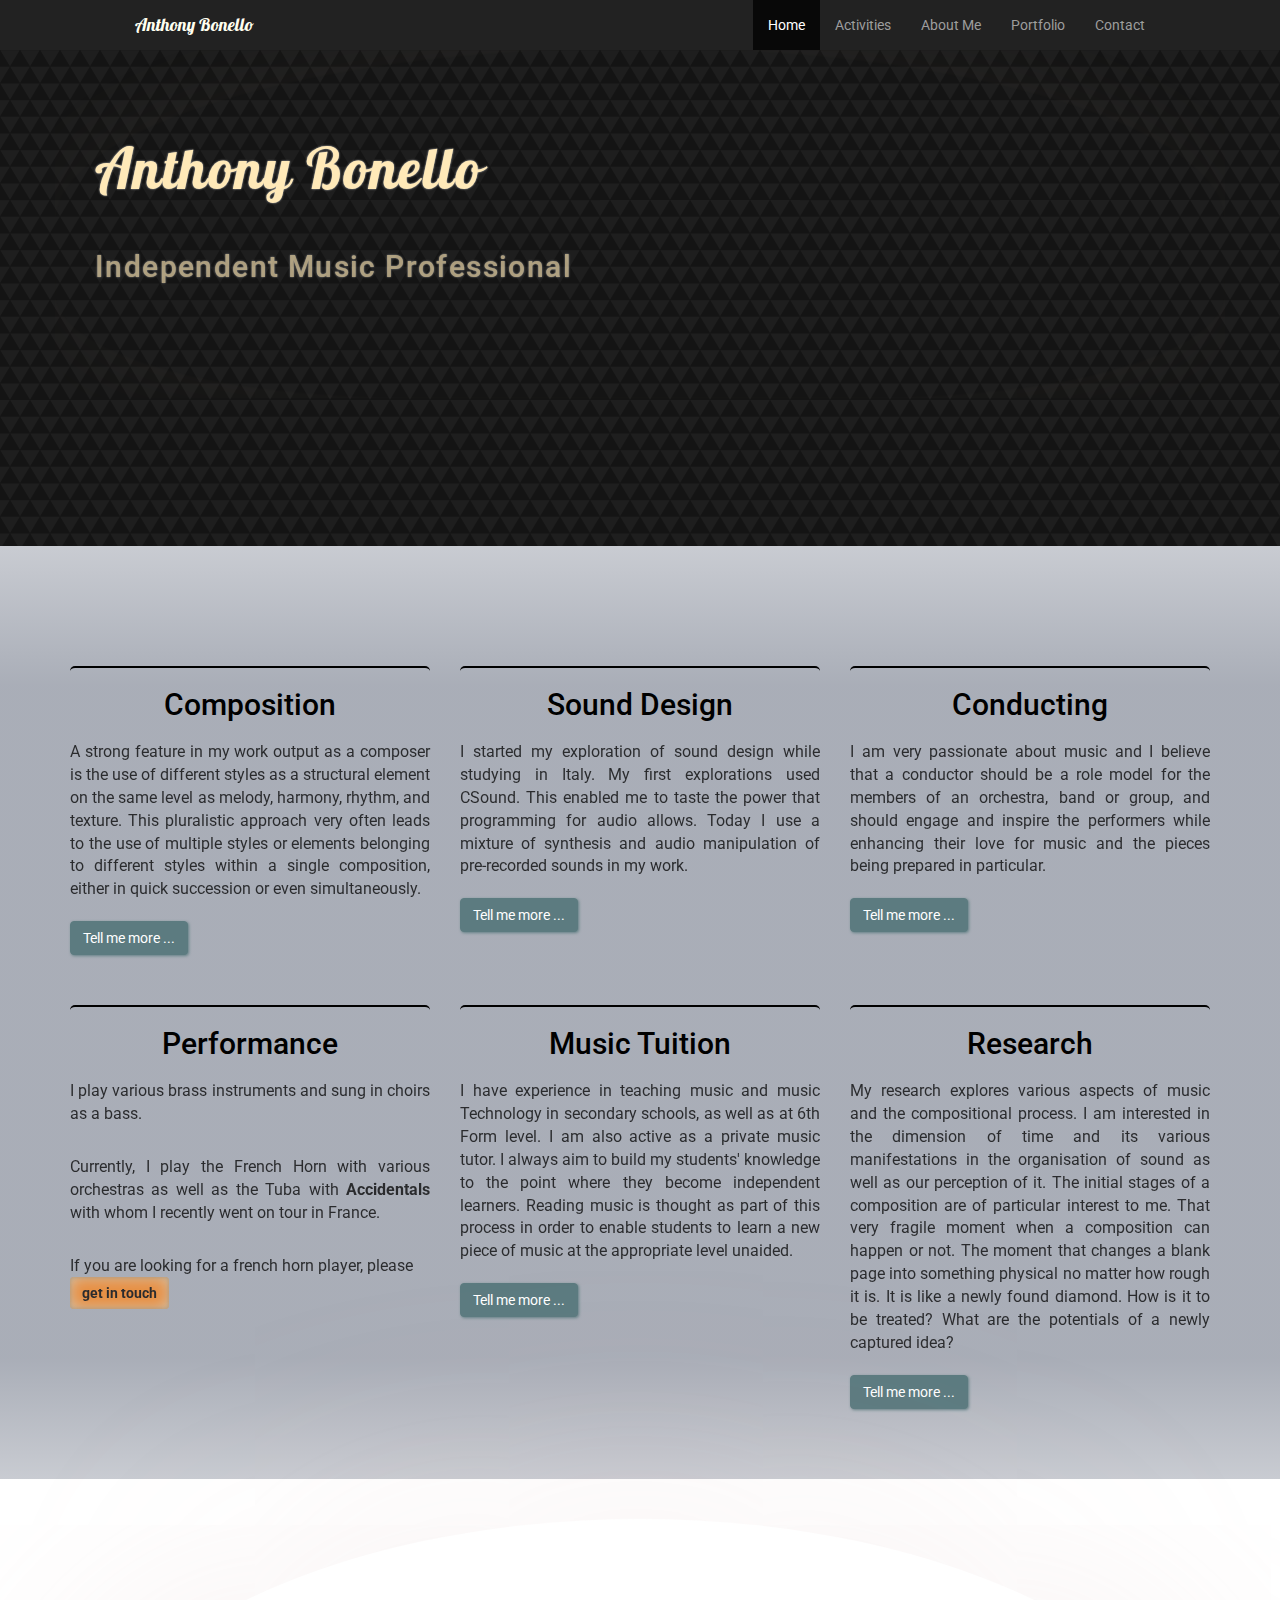
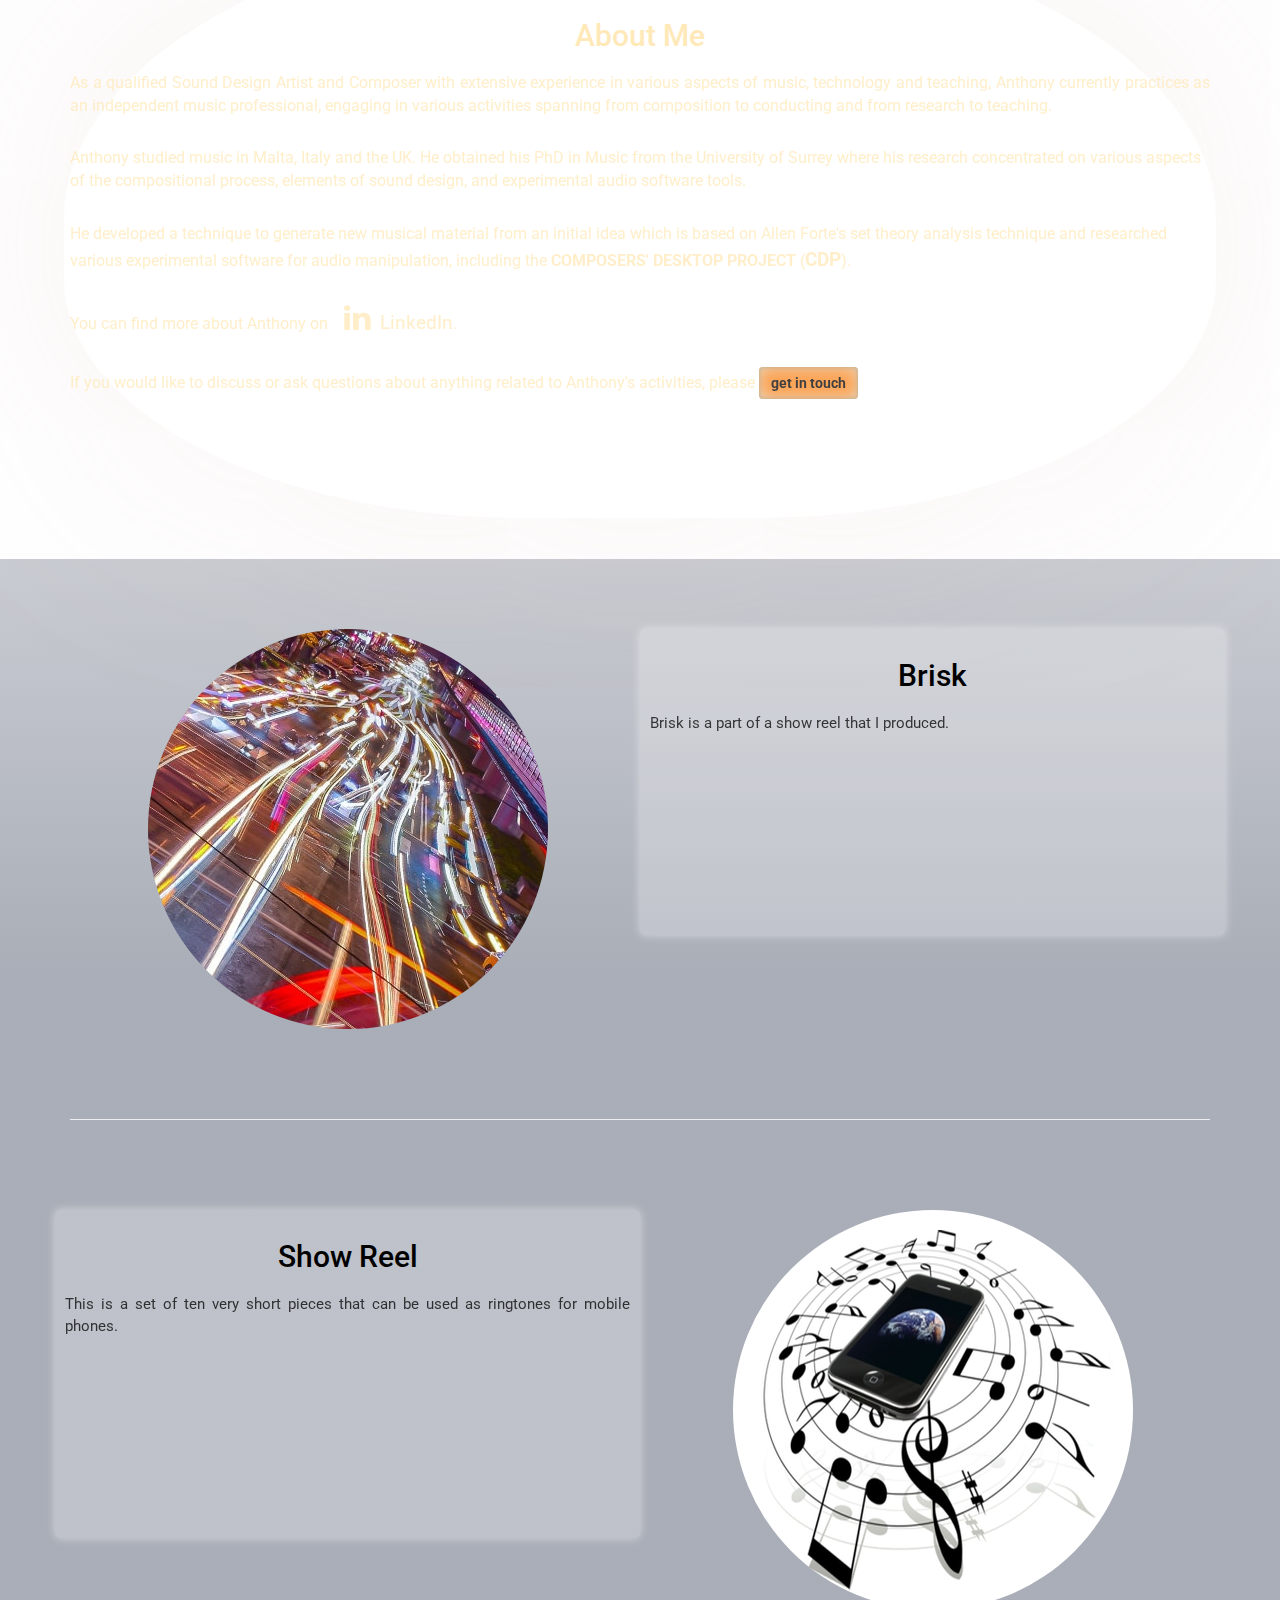
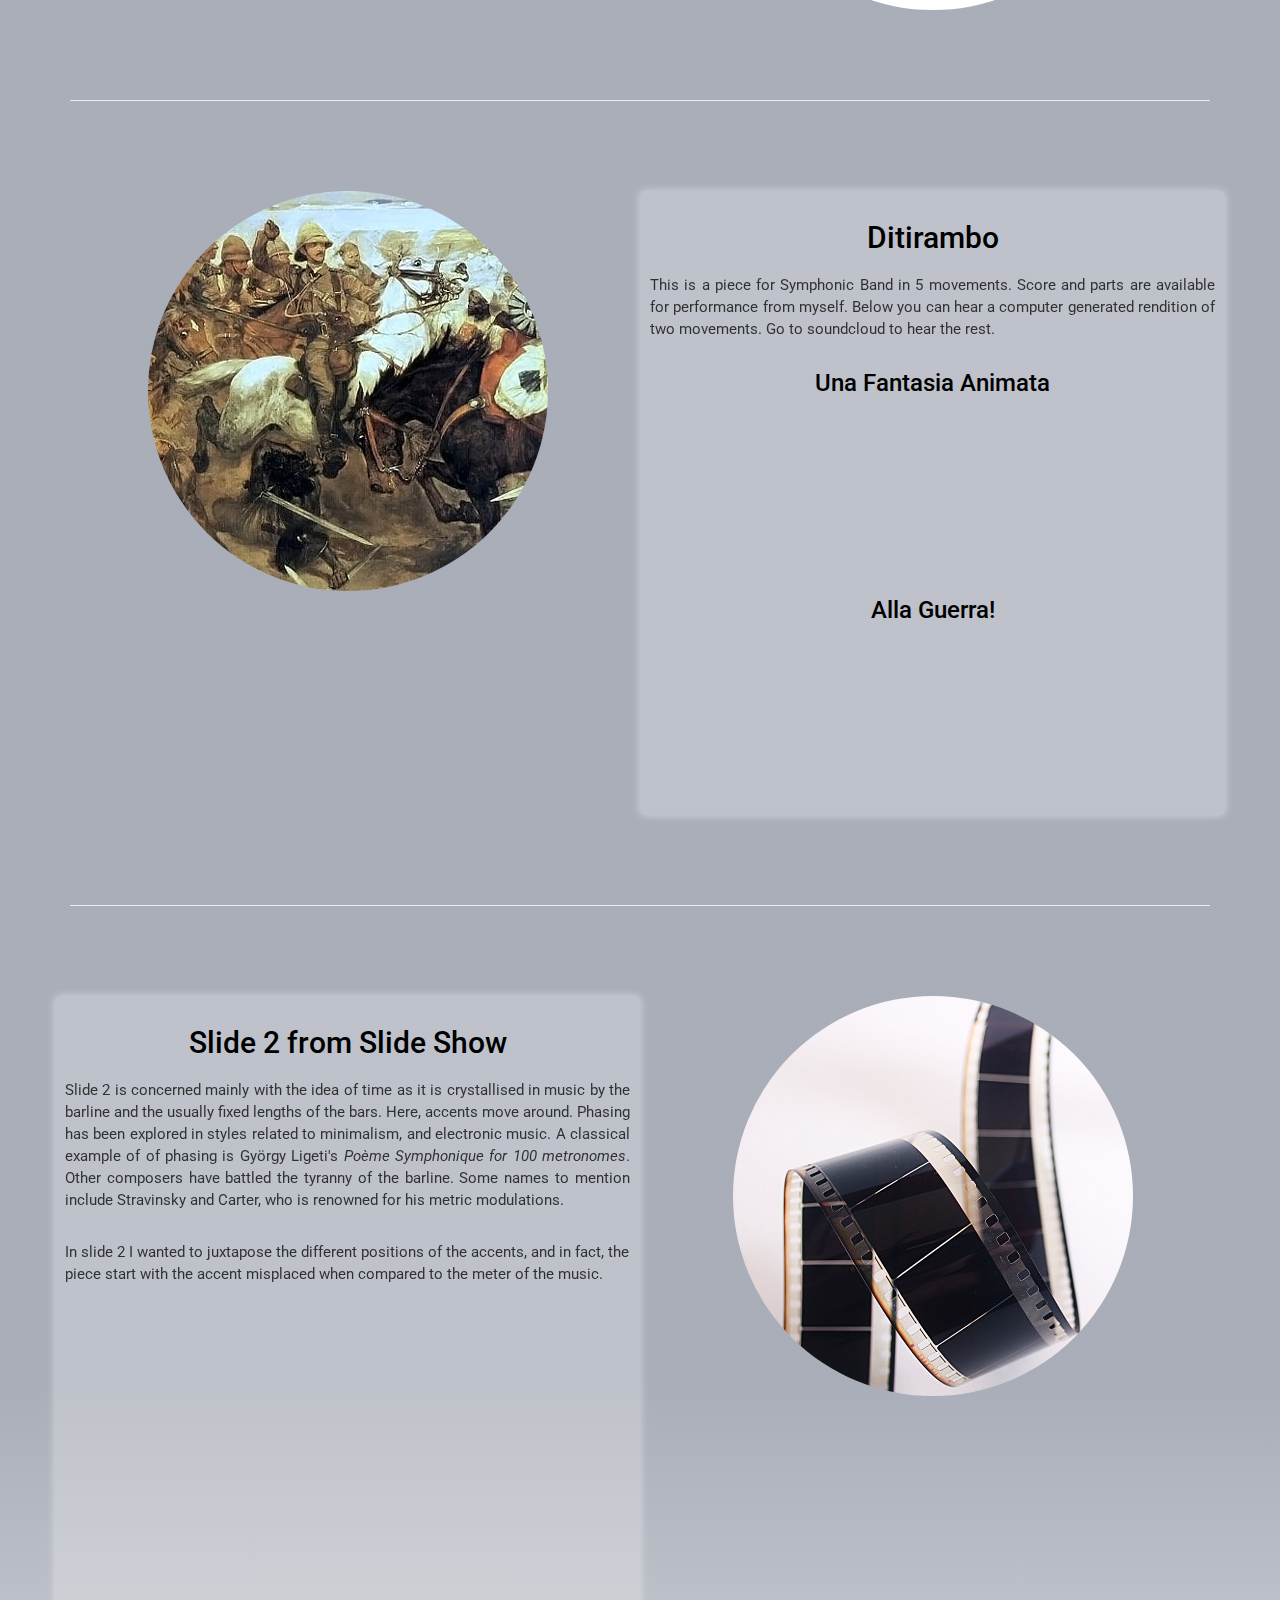
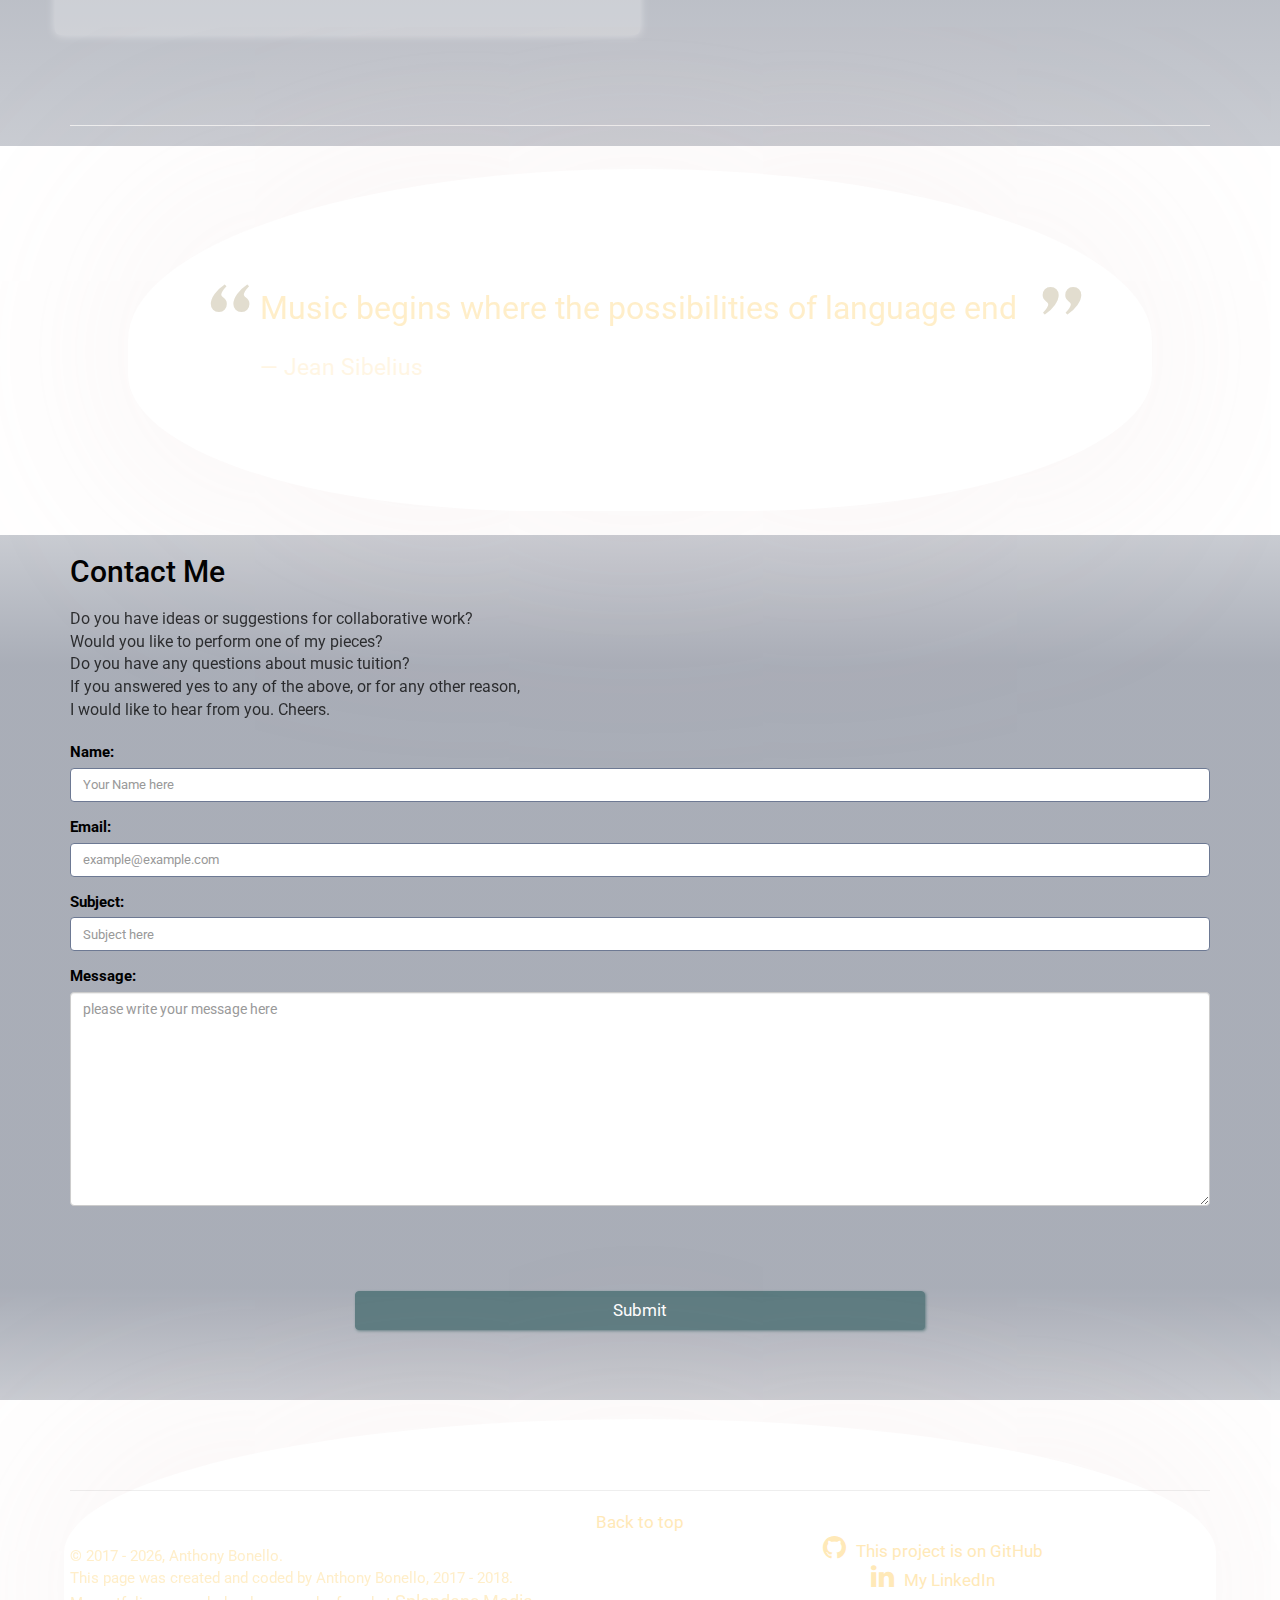
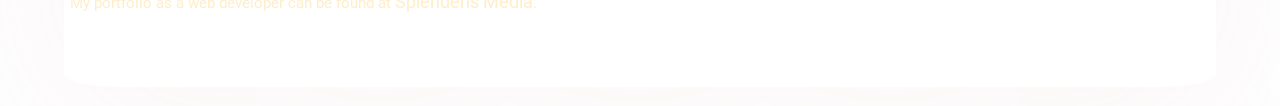
==== index.html @ 5ed91f69 "Fixed typo in Ditirambo text . Index.html" ====
<!DOCTYPE html>
<html lang="en">
<head>
    <meta charset="UTF-8">
    <meta name="viewport" content="width=device-width, initial-scale=1.0">
    <meta http-equiv="X-UA-Compatible" content="ie=edge">
    <title>Anthony Bonello | Independent music professional</title>
    <link rel="shortcut icon" type="image/png" href="img/favicon.png">
    <link href="https://fonts.googleapis.com/css?family=Lobster|Roboto:400,400i,700" rel="stylesheet">
    <link rel="stylesheet" href="https://cdnjs.cloudflare.com/ajax/libs/twitter-bootstrap/3.3.7/css/bootstrap.min.css" />
    <link rel="stylesheet" href="https://stackpath.bootstrapcdn.com/font-awesome/4.7.0/css/font-awesome.min.css">
    <link rel="stylesheet" href="css/style.css">
</head>

<body>
    <!-- Responsive Navigation -->
    <nav class="navbar-fixed-top navbar-inverse">
        <div class="container">
            <div class="navbar-brand">
                <a class="scroll" href="#home" id="home1">Anthony Bonello</a>
            </div>
            <button class="navbar-toggle" data-toggle="collapse" data-target=".navHeaderCollapse" id="btn-menu" aria-controls="navbarResponsive" aria-expanded="false" aria-label="Toggle navigation">
                Menu
            </button>
            <div class="collapse navbar-collapse navHeaderCollapse" id="navbarResponsive">
                <ul class="nav navbar-nav navbar-right">
                    <li class="nav-item active"><a class="nav-link scroll" href="#home" id="home2">Home</a></li>
                    <li class="nav-item"><a class="nav-link scroll" href="#activities" id="activitiesNav">Activities</a></li>
                    <li class="nav-item"><a class="nav-link scroll" href="#bio" id="bioNav">About Me</a></li>
                    <li class="nav-item"><a class="nav-link scroll" href="#portfolio" id="portfolioNav">Portfolio</a></li>
                    <li class="nav-item"><a class="nav-link scroll" href="#contact" id="contactNav">Contact</a></li>
                </ul>
            </div>
        </div>
    </nav>
    <!-- Jumbotron -->
    <header class="jumbotron bgColor2" id="home">
        <div class="container parallax-child">
            <h1>Anthony Bonello</h1>
            <h2>Independent Music Professional</h2>
        </div>
    </header>

    <!-- Activities -->
    <section class="section bgColor1 padding textColor1" id="activities">
        <div class="container">
            <section class="row">
                <article class="col-sm-6 col-md-4" id="card-composition">
                    <h2 class="text-center activity">Composition</h2>
                    <p class="text-justify">
                        A strong feature in my work output as a composer is the use of different styles as a structural element on the same level as melody, harmony, rhythm, and texture. This pluralistic approach very often leads to the use of multiple styles or elements belonging to different styles within a single composition, either in quick succession or even simultaneously.
                    </p>
                    <a href="#composition" class="btn scroll dusty" id="btn-composition">Tell me more ...</a>
                </article>
                <article class="col-sm-6 col-md-4" id="card-soundDesign">
                    <h2 class="text-center activity">Sound Design</h2>
                    <p class="text-justify">
                        I started my exploration of sound design while studying in Italy. My first explorations used CSound. This enabled me to taste the power that programming for audio allows. Today I use a mixture of synthesis and audio manipulation of pre-recorded sounds in my work.
                    </p>
                    <a href="#soundDesign" class="btn scroll dusty" id="btn-soundDesign">Tell me more ...</a>
                </article>
                <div class="clearfix visible-sm"></div>
                <article class="col-sm-6 col-md-4" id="card-conducting">
                    <h2 class="text-center activity">Conducting</h2>
                    <p class="text-justify">
                        I am very passionate about music and I believe that a conductor should be a role model for the members of an orchestra, band or group, and should engage and inspire the performers while enhancing their love for music and the pieces being prepared in particular.
                    </p>
                    <a href="#conducting" class="btn scroll dusty" id="btn-conducting">Tell me more ...</a>
                </article>
                <div class="clearfix visible-md visible-lg"></div>
                <article class="col-sm-6 col-md-4" id="card-performance">
                    <h2 class="text-center activity">Performance</h2>
                    <p class="text-justify">
                        I play various brass instruments and sung in choirs as a bass.</p>
                    <p class="text-justify">   Currently, I play the French Horn with various orchestras as well as the Tuba with <strong>Accidentals</strong> with whom I recently went on tour in France.</p>
                    <p>If you are looking for a french horn player, please <a class=" scroll" href="#contact"><button class="btn cta "><strong>get in touch</strong></button></a></p>
                </article>
                <div class="clearfix visible-sm"></div>
                <article class="col-sm-6 col-md-4" id="card-musicTuition">
                    <h2 class="text-center activity">Music Tuition</h2>
                    <p class="text-justify">
                        I have experience in teaching music and music Technology in secondary schools, as well as at 6th Form level. I am also active as a private music tutor. I always aim to build my students' knowledge to the point where they become independent learners. Reading music is thought as part of this process in order to enable students to learn a new piece of music at the appropriate level unaided.
                    </p>
                    <a href="#musicTuition" class="btn scroll dusty" id="btn-musicTuition">Tell me more ...</a>
                </article>
                <article class="col-sm-6 col-md-4" id="card-research">
                    <h2 class="text-center activity">Research</h2>
                    <p class="text-justify">
                        My research explores various aspects of music and the compositional process. I am interested in the dimension of time and its various manifestations in the organisation of sound as well as our perception of it. The initial stages of a composition are of particular interest to me. That very fragile moment when a composition can happen or not. The moment that changes a blank page into something physical no matter how rough it is. 
                        It is like a newly found diamond. How is it to be treated?
                        What are the potentials of a newly captured idea?
                    </p>
                    <a href="#research" class="btn scroll dusty" id="btn-research">Tell me more ...</a>
                </article>
            </section>
            <!-- Extended information -->
            <section class="row clearfix">
                <article class="hidden col-sm-12" id="composition">
                    <h2 class="text-center activity">Compositions</h2>
                    <p class="text-justify top-paragraph">
                        A main feature in my work output as a composer is the use of different styles as a structural element on the same level as melody, harmony, rhythm, and texture. This pluralistic approach very often leads to the use of multiple styles or elements belonging to different styles within a single composition either in quick succession or even simultaneously.</p>
                    <p class="text-justify">During my PhD I developed a technique to create new musical material. This technique is built on Allen Forte's set analysis. It allows me to expand the material from an initial impetus to build a harmonic language that unifies the piece. From this I can develop either melodic elements or harmonies that tie in together.</p>  
                    <p>If you would like to commission a new piece, or would like information about one of my pieces, please <a class="scrollCTA" href="#contact"><button class="btn btn-card-cta cta"><strong>get in touch</strong></button></a></p>
                    <a href="#card-composition" class="btn scroll btn-card dusty" id="btn-card-composition">Close</a>
                </article>
                <article class="hidden col-sm-12" id="soundDesign">
                    <h2 class="text-center activity">Sound Design</h2>
                    <p class="text-justify top-paragraph">
                        I started my exploration of sound design while studying in Italy. My first explorations used CSound. This enabled me to taste the power that programming for audio allows. Today I use a mixture of synthesis and audio manipulation of pre-recorded sounds in my work.
                    </p>
                    <p class="text-justify">Software that I use include Industry standards like Logic, Cubase and Pro Tools, all loaded with a variety of plug-ins.</p>
                    <p class="text-justify">
                        I also use less known packages that might not be in mainstream use. For my PhD I explored a set of experimental software called The Composers' Desktop Project (CDP). From this I learnt various new approaches for manipulating sound.</p>
                    <p>If you would like to commission a new piece, or would like information about one of my pieces, please <a class="scrollCTA" href="#contact"><button class="btn btn-card-cta cta"><strong>get in touch</strong></button></a></p>
                    <a href="#card-soundDesign" class="btn scroll btn-card dusty" id="btn-card-soundDesign">Close</a>
                </article>
                <article class="hidden col-sm-12" id="conducting">
                    <h2 class="text-center activity">Conducting</h2>
                    <p class="text-justify top-paragraph">
                        I am very passionate about music and I believe that a conductor should be a role model for the members of an orchestra, band or group, and should engage and inspire the performers while enhancing their love for music and the pieces being prepared in particular.</p>
                    <p class="text-justify">I have experience in conducting various groups ranging from bands to choir to orchestra. Currently I am the Musical Director of the <a href="http://www.leatherheadorchestra.co.uk/" target="_blank">Leatherhead Orchestra</a>. This orchestra rehearses once a week during term time and we prepare three concerts annually.
                    </p>
                    <p class="text-justify">The repertoire that I conduct is varied and includes symphonies, overtures as well as selections from film music and musicals.</p>
                    <p>If you are looking for a conductor for your music group, band or orchestra, or you are planning to set up a new group and need a conductor, please <a class="scrollCTA" href="#contact"><button class="btn btn-card-cta cta"><strong>get in touch</strong></button></a></p>
                    <a href="#card-conducting" class="btn scroll btn-card dusty" id="btn-card-conducting">Close</a>
                </article>
                <article class="hidden col-sm-12" id="performance">
                    <!-- Place holder for extended notes about Performance -->
                </article>
                <article class="hidden col-sm-12" id="musicTuition">
                    <h2 class="text-center activity">Music Tuition</h2>
                    <p class="text-justify top-paragraph">
                        I have experience in teaching music and music Technology in secondary schools as well as at 6th Form level. I am also active as a private music tutor. I always aim to build my students' knowledge to the point where they become independent learners. Reading music is thought as part of this process in order to enable students to learn a new piece of music at the appropriate level unaided.
                    </p>
                    <p class="text-justify">
                        I follow the ABRSM syllabus and although exams are not compulsory, I do encourage my students to sit for 
                        these exams as they serve as a good stimulus and a target for progress. Past results show excellent 
                        achievements from my students. Elements of music theory are also covered during these lessons as the 
                        students learn how to analyse the pieces that they are studying.
                    </p>
                    <p class="text-justify"> I teach <strong>Piano</strong> and various brass instruments including <strong>Trumpet</strong> and <strong>French Horn</strong>. From time to time, I also have students studying <strong>Trombone</strong>, <strong>Composition</strong> and <strong>Music Theory</strong>.</p>
                    <p>If you are interested in learning more, please <a class=" scrollCTA" href="#contact"><button class="btn btn-card-cta cta"><strong>get in touch</strong></button></a></p>
                    <a href="#card-musicTuition" class="btn scroll btn-card dusty" id="btn-card-musicTuition">Close</a>
                </article>
                <article class="hidden col-sm-12" id="research">
                    <h2 class="text-center activity">Research</h2>
                    <p class="text-justify top-paragraph">
                        My research explores various aspects of music and the compositional process. I am interested in the dimension of time and its various manifestations in the organisation of sound as well as our perception of it. The initial stages of a composition are of particular interest to me. That very fragile moment when a composition can happen or not. The moment that changes a blank page into something physical, no matter how rough it is. 
                        It is like a newly found diamond. How is it to be treated?
                        What are the potentials of a newly captured idea?
                    </p>
                    <p class="text-justify">
                        These questions are what led me to explore the impetus of a composition using set theory. This analysis process was initially intended to analyse a finished piece in a reverse-engineering-like process. But why not apply it to an isolated instance of a short motif or group of notes?
                    </p>
                    <p class="text-justify">
                        The groups of notes that result from such exploration are then grouped in three sets which I call the Tonic group, the Subdominant group and the Dominant group. I lifted these three words straight out of tonal music and ignore completely the baggage that they carry from there (unless it is advantageous for my composition to make use of such baggage). The organisation of these three groups is based on the axis-tonality that I learnt from Bart&#243;k.
                    </p>
                    <p>If you are interested in these subjects, please <a class=" scrollCTA" href="#contact"><button class="btn btn-card-cta cta"><strong>get in touch</strong></button></a></p>
                    <a href="#card-research" class="btn scroll btn-card dusty" id="btn-card-research">Close</a>
                </article>
            </section>
        </div>
    </section>

    <!-- Bio -->
    <section class="section bgColor2 padding textColor2 clearfix" id="bio">
        <div class="container">
            <div class="row">
                <article class="col-sm-12" id="bioInfo">
                    <h2 class="text-center">About Me</h2>
                    <p class="text-justify">
                        As a qualified Sound Design Artist and Composer with extensive experience in various aspects of 
                        music, technology and teaching, Anthony currently practices as an independent music professional, 
                        engaging in various activities spanning from composition to conducting and from research to teaching.
                    </p>
                    <p>
                        Anthony studied music in Malta, Italy and the UK. He obtained his PhD in Music from the University of 
                        Surrey where his research concentrated on various aspects of the compositional process, elements of 
                        sound design, and experimental audio software tools.
                    </p>
                    <p>
                        He developed a technique to generate new musical material from an initial idea which is based on 
                        Allen Forte's set theory analysis technique and researched various experimental software for audio 
                        manipulation, including the <strong>COMPOSERS' DESKTOP PROJECT</strong> (<a href="https://www.composersdesktop.com/index.html" target="_blank"><strong>CDP</strong></a>).
                    </p>
                    <p>You can find more about Anthony on &ensp; <a href="https://www.linkedin.com/in/anthonybonello/" target="_blank"><i class="fa fa-linkedin"></i>LinkedIn</a>.</p>
                    <p>If you would like to discuss or ask questions about anything related to Anthony's activities, please <a class=" scroll" href="#contact"><button class="btn cta"><strong>get in touch</strong></button></a></p>
                </article>
            </div>
        </div>
    </section>

    <!-- Portfolio -->
    <section class="bgColor1 textColor1" id="portfolio">
        <div class="container">
            <section class="row padding">
                <div class="hidden-xs col-sm-6">
                    <img src="img/fast-min.jpg" alt="Fast image" class="img-circle img-responsive center-block" />
                </div>
                <div class="col-sm-6 textBG">
                    <h2 class="text-center">Brisk</h2>
                    <p class="text-justify">Brisk is a part of a show reel that I produced.</p>
                    <iframe width="100%" height="166" scrolling="no" frameborder="no" src="https://w.soundcloud.com/player/?url=https%3A//api.soundcloud.com/tracks/166773238&amp;color=%2364746c&amp;auto_play=false&amp;hide_related=false&amp;show_comments=true&amp;show_user=true&amp;show_reposts=false"></iframe>
                </div>
            </section>
            <hr>
            <section class="row padding">
                <div class="col-sm-6 textBG">
                    <h2 class="text-center">Show Reel</h2>
                    <p class="text-justify">This is a set of ten very short pieces that can be used as ringtones for mobile phones.</p>
                        <iframe width="100%" height="166" scrolling="no" frameborder="no" src="https://w.soundcloud.com/player/?url=https%3A//api.soundcloud.com/tracks/104865247&amp;color=%2364746c&amp;auto_play=false&amp;hide_related=false&amp;show_comments=true&amp;show_user=true&amp;show_reposts=false"></iframe>    
                </div>
                <div class="hidden-xs col-sm-6">
                    <img src="img/Ringtone.jpg" alt="Ringtone Image" class="img-circle img-responsive center-block">
                </div>
            </section>
            <hr>
            <section class="row padding">
                <div class="hidden-xs col-sm-6">
                    <img src="img/battle-min.jpg" alt="SlideShow Image" class="img-circle img-responsive center-block">
                </div>
                <div class="col-sm-6 textBG">
                    <h2 class="text-center">Ditirambo</h2>
                    <p class="text-justify">This is a piece for Symphonic Band in 5 movements. Score and parts are available for performance
                         from myself. Below you can hear a computer generated rendition of two movements. Go to soundcloud to hear the rest.</p>
                    <h3 class="text-center">Una Fantasia Animata</h3>
                    <iframe width="100%" height="166" scrolling="no" frameborder="no" src="https://w.soundcloud.com/player/?url=https%3A//api.soundcloud.com/tracks/58476081&color=%2364746c&auto_play=false&hide_related=false&show_comments=true&show_user=true&show_reposts=false"></iframe>
                    <h3 class="text-center">Alla Guerra!</h3>
                    <iframe width="100%" height="166" scrolling="no" frameborder="no" src="https://w.soundcloud.com/player/?url=https%3A//api.soundcloud.com/tracks/58475647&color=%2364746c&auto_play=false&hide_related=false&show_comments=true&show_user=true&show_reposts=false"></iframe>
                </div>
            </section>
            <hr>
            <section class="row padding">
                <div class="col-sm-6 textBG">
                    <h2 class="text-center">Slide 2 from Slide Show</h2>
                    
                    <p class="text-justify">
                        Slide 2 is concerned mainly with the idea of time as it is crystallised in music by the barline and the usually fixed lengths of the bars.
                        Here, accents move around. Phasing has been explored in styles related to minimalism, and electronic music. A classical example of of phasing is Gy&ouml;rgy Ligeti's <em>Po&egrave;me Symphonique for 100 metronomes</em>. Other composers have battled the tyranny of the barline. Some names to 
                        mention include Stravinsky and Carter, who is renowned for his metric modulations.
                    </p>
                    <p>In slide 2 I wanted to juxtapose the different positions of the accents, and in fact, the piece start with the accent misplaced when compared to the meter of the music.
                    </p>
                    <div id="slideShowVideo">
                        <iframe width="100%" height="315" src="https://www.youtube.com/embed/kF42sK-Paf0?rel=0" frameborder="0" allow="autoplay; encrypted-media" allowfullscreen></iframe>
                    </div>
                </div>
                <div class="hidden-xs col-sm-6">
                    <img src="img/Slideshow.jpg" alt="SlideShow Image" class="img-circle img-responsive center-block">
                </div>
            </section>
            <hr>
        </div>
    </section>

    <!-- Quotes -->
    <section class="section bgColor2 padding textColor2 clearfix" id="quote">
        <div class="container">
            <div class="row">
                <div class="col-sm-12" id="quoteInfo">
                    <div class="quote">
                        <blockquote>
                            <p>Music begins where the possibilities of language end</p>
                            <footer>Jean Sibelius</footer>
                        </blockquote>
                    </div>
                </div>
            </div>
        </div>
    </section>

    <!-- Contact Form -->
    <section class="section bgColor1 textColor1" id="contact">
        <div class="container">
            <h2>Contact Me</h2>
            <p>Do you have ideas or suggestions for collaborative work? <br>
                Would you like to perform one of my pieces? <br>
                Do you have any questions about music tuition?<br>
                If you answered yes to any of the above, or for any other reason,<br>
                I would like to hear from you. Cheers.</p>
            <form method="POST" id="contactForm">
                <div class="form-group">
                    <label for="name" id="nameLabel">Name:</label>
                    <input type="text" class="form-control" id="name" name="name" placeholder="Your Name here" required/>
                </div>
                <div class="form-group">
                    <label for="email" id="emailLabel">Email:</label>
                    <input type="email" class="form-control" id="email" name="email" placeholder="example@example.com" required/>
                </div>
                <div class="form-group">
                    <label for="subject" id="subjectLabel">Subject:</label>
                    <input type="text" class="form-control" id="subject" name="subject" placeholder="Subject here" required/>
                </div>
                <div class="form-group">
                    <label for="message" id="messageLabel">Message:</label>
                    <textarea class="form-control" name="message" id="message" cols="30" rows="10" placeholder="please write your message here" required minlength="3"></textarea>
                </div>
                <div class="padding">
                    <button type="submit" class="btn center-block section dusty" id="btn-submit">Submit</button>
                </div>
                
            </form>
        </div>
    </section>

    <!-- Footer -->
    <footer class="bgColor2 padding textColor2" id="footer">
        <div class="container">
            <hr>
            <div class = "row">
                <div class="col-xs-12 text-center">
                    <a class="scroll" href="#home" id="home3">Back to top</a>
                </div>
            </div>

            <div class = "row">
                <section class="col-sm-6 text-left">
                    <p>&copy; 2017 - <span class="year"></span>, Anthony Bonello. <br>This page was created and coded by Anthony Bonello, 2017 - 2018.<br>
                    My portfolio as a web developer can be found at <a href="http://www.splendensmedia.co.uk" target="_blank">Splendens Media</a>.</p>

                    <script> var span = document.getElementsByClassName("year");
                        span[0].innerText = (new Date).getFullYear();</script>
                </section>
                <section class="col-sm-6 text-center">
                        <a href="http://github.com/abonello/project-1" target="_blank"><i class="fa fa-github"></i>This project is on GitHub</a><br>
                        <a href="https://www.linkedin.com/in/anthonybonello/" target="_blank"><i class="fa fa-linkedin"></i>My LinkedIn</a>
                </section>
            </div>
        </div>
    </footer>

    <!-- Scripts -->
    <script
        src="https://code.jquery.com/jquery-3.3.1.min.js"
        integrity="sha256-FgpCb/KJQlLNfOu91ta32o/NMZxltwRo8QtmkMRdAu8="
        crossorigin="anonymous"></script>
    <script src="https://cdnjs.cloudflare.com/ajax/libs/twitter-bootstrap/3.3.7/js/bootstrap.min.js"></script>
    <script src="js/script.js"></script>
    <script src="https://cdn.emailjs.com/dist/email.min.js"></script>
</body>
</html>
---- css/style.css ----
body {
    font-family: 'Roboto', sans-serif;
}

/* Backgrounds */
.bgColor1 {
    /* background-color: #50596d; */
    /* Permalink - use to edit and share this gradient: http://colorzilla.com/gradient-editor/#50596d+0,50596d+100,50596d+100&0.31+0,0.49+15,0.49+87,0.31+100 */
    background: -moz-linear-gradient(top, rgba(80,89,109,0.31) 0%, rgba(80,89,109,0.49) 15%, rgba(80,89,109,0.49) 87%, rgba(80,89,109,0.31) 100%); /* FF3.6-15 */
    background: -webkit-linear-gradient(top, rgba(80,89,109,0.31) 0%,rgba(80,89,109,0.49) 15%,rgba(80,89,109,0.49) 87%,rgba(80,89,109,0.31) 100%); /* Chrome10-25,Safari5.1-6 */
    background: linear-gradient(to bottom, rgba(80,89,109,0.31) 0%,rgba(80,89,109,0.49) 15%,rgba(80,89,109,0.49) 87%,rgba(80,89,109,0.31) 100%); /* W3C, IE10+, FF16+, Chrome26+, Opera12+, Safari7+ */
    filter: progid:DXImageTransform.Microsoft.gradient( startColorstr='#4f50596d', endColorstr='#4f50596d',GradientType=0 ); /* IE6-9 */
}

.bgColor2 {
    background-image: url('../img/dark-triangles.png');
    background-attachment: fixed;
}


/* Secondary CTA Buttons */
.dusty {
    background-color:  rgb(92, 123, 128);
    border-color: #5C7B80;
    box-shadow: 1px 1px 3px rgb(98, 128, 133);
}

.btn {
    background-color:  rgb(92, 123, 128);
    border-color: #5C7B80;
    box-shadow: 1px 1px 3px rgb(98, 128, 133);
    color: white;
}

.btn:active,
.btn:hover,
.btn:focus { 
    background-color: rgb(131, 162, 167);
    border-color: rgb(140, 172, 177);
    box-shadow: 1px 1px 3px rgb(140, 172, 177);
    color: white;
}

/* Primary CTA button */
.cta {
    background-color: #fd861d; /* #e68e41;*/
    border: none;
    color: black;
    box-shadow: 0 0 5px rgba(97, 97, 78, 0.5) inset, 0 0 15px rgba(222, 223, 208, 0.89) inset;
    transition: 200ms ease-out all;
}

.cta:hover,
.cta:focus {
    padding: 10px 15px;
    background-color: #fd861d;
    border: none;
    border-radius: 7px;
    color: black;
    letter-spacing: 2px;
    font-size: 1.3em;
    box-shadow: 0 0 5px rgba(97, 97, 78, 0.5) inset, 0 0 15px rgba(222, 223, 208, 0.89) inset, 0 0 1px 2px yellow;
}    

/* colors and general styling */
.padding {
    padding: 70px 0;
}

.section {
    font-size: 1.04em;
}

.textColor1 {
    color: rgb(0, 0, 0);
}

.textColor2 {
    color: rgb(255, 233, 184);
}

p {
    padding: 10px 0;
    opacity: 0.75;
    font-size: 1.1em;
}

.top-paragraph {
    font-weight: 800;
    font-size: 1.15em;
}


/* nav */
.navbar-fixed-top {
    color: ivory;
}

.navbar-fixed-top a {
    text-decoration: none;
    color: ivory;
}

.navbar-brand {
    margin-left: 0px;
    font-family: 'Lobster', cursive;
}

@media only screen and (min-width: 768px) {
    .navbar-brand {
        margin-left: 50px;
    }
}

.nav {
    margin-right: 50px;
}

/* nav menu button */
#btn-menu {
    position: relative;
    border-radius: 25px;
}

#btn-menu::before {
    content: '';
    position: absolute;
    display: block;
    top: 0;
    left: 0;
    width: 100%;
    height: 100%;
    background-color: rgb(136, 117, 128);
    opacity: 0.5;
    border-radius: 15px;
    box-shadow: 0px 0 10px 3px rgb(136, 117, 128);
}

#btn-menu::after {
    content: '';
    position: absolute;
    display: block;
    top: 48%;
    left: 10%;
    width: 80%;
    height: 20%;
    background-color: rgba(255, 236, 196, 0.59);
    opacity: 0.4;
    border-radius: 20px;
    box-shadow: 0px 0px 5px 3px rgba(255, 238, 203, 0.53);
}


/* Jumbotron */
.jumbotron {
    min-height: 500px;
    margin-bottom: 0;
    letter-spacing: 0.1em;
}

.jumbotron .container {
    padding: 20px  40px 50px 40px;
    border-radius: 50px;
    margin-bottom:100px;
    position: relative;
    overflow: hidden;
    min-height: 350px;
    color: rgb(255, 233, 184);
    text-shadow: 0 0 2px #D5D5D5;
}

.jumbotron .container::before {
    content: ' ';
    display: block;
    background-image: url('../img/music1-min.png');
    background-size: cover;
    filter: blur(1px) sepia(100%);
    width: 100%;
    height: 100%;
    position: absolute;
    left: 0;
    top: 0;
    opacity: 0.2;
    border-radius: 50% 50% 30% 30%;
    -webkit-box-shadow: 0px 0px 100px rgba(214, 177, 177, 0.19);
            box-shadow: 0px 0px 100px rgba(214, 177, 177, 0.19);
}

.jumbotron h1 {
    margin-top: 70px;
    font-family: 'Lobster', cursive;
    font-size: 4em;
}
.jumbotron h2 {
    opacity: 0.65;
    margin-top:50px;
}


/* Activities */

.activity {
    border-top: 2px solid black;
    border-radius: 5px 5px 0 0;
    padding-top: 20px;
    margin-top: 50px;
}


/* Extended Info */
.hidden {
    display: none;
}

.show {
    padding: 30px 50px;
    font-size: 1.04em;
    height: auto;
}

#conducting>p>a {
    color: rgb(29, 27, 27);
    position: relative;
    font-size: 1.2em;
}

#conducting>p>a:hover {
    color: black;
    background:#cfd0d3;
    text-decoration: none;
    font-size: 1.3em;
}


/* Bio / Quote */
#bio,
#quote {
    position: relative;
}

#bio::before,
#quote::before {
    content: '';
    position: absolute;
    display: block;
    top: 6%;
    left: 10%;
    height: 88%;
    width: 80%;
    box-shadow: 0 0 500px 10px rgba(214, 177, 177, 0.19);
    border-radius: 50% 50% 40% 40%;
}

#bioInfo,
#quoteInfo {
    padding-top: 50px;
    padding-bottom: 70px;
}

@media only screen and (min-width: 768px) {
    #bio::before {
        left: 5%;
        width: 90%;
    }
}

#bio a {
    color: rgb(255, 233, 184);
    position: relative;
    font-size: 1.2em;
}

#bio a:hover {
    color: rgb(255, 195, 66);
    text-decoration: none;
    font-size: 1.3em;
}


/* Quote */
blockquote {
    width: 80%;
    border: 0;
    font-size: 1.5em;
    margin: 0 auto;
    position: relative;
}

blockquote::before,
blockquote::after {
    content: '';
    display: block;
    position: absolute;
    font-size: 4em;
    color: #e2ddcf;
    padding: 0;
    font-family: 'Lobster', cursive;
}

blockquote::before {
    content: '“';
    top: -20px;
    left: -20px;
}

blockquote::after {
    content: '”';
    bottom: -20px;
    right: -20px;
}

@media only screen and (min-width: 768px) {
    blockquote {
        max-width: 800px;
        font-size: 2em;
        margin: 0 auto;
    }

    blockquote::before {
        top: -20px;
        left: -40px;
    }
    
    blockquote::after {
        bottom: -20px;
        right: -40px;
    }
}

blockquote footer {
    color: rgba(255, 238, 203, 0.53);
}


/* Portfolio */
.textBG {
    background-color: rgba(255,255,255,0.25);
    border-radius: 5px;
    padding: 10px;
    box-shadow: 0 0 10px rgba(255,255,255,0.5);
    margin: 0 50px;
}

@media only screen and (min-width: 768px) {
    .textBG {
        margin: 0;
    }
}

#slideShowVideo {
    max-width: 600px;
    margin: 0 auto;
}


/* Form */
/* Code from https://developer.mozilla.org/en-US/docs/Learn/HTML/Forms/Form_validation */
input[type=text],
input[type=email],
textarea,
fieldset {
/* required to properly style form elements on WebKit based browsers */
    -webkit-appearance: none;

    width : 100%;
    border: 1px solid #6D7993;
    margin: 0;

    font-family: inherit;
    font-size: 90%;

    -moz-box-sizing: border-box;
    box-sizing: border-box;
}

input:invalid {
    box-shadow: 0 0 5px 1px red;
}

input:focus:invalid {
    outline: none;
}
/* End code from https://developer.mozilla.org/en-US/docs/Learn/HTML/Forms/Form_validation */

.error {
    color: #e2631f;
}

#btn-submit {
    width: 50%;
    font-size: 1.2em;
}

input:invalid { 
    -webkit-box-shadow: none;
	-moz-box-shadow: none;
    box-shadow: none;
}


/* Footer */
#footer {
    min-height: 150px;
    background-color: #0E0E10;
    position: relative;
}

#footer::before {
    content: '';
    position: absolute;
    top: 6%;
    left: 5%;
    height: 88%;
    width: 90%;
    box-shadow: 0 0 500px 10px rgba(214, 177, 177, 0.19);
    border-radius: 50% 50% 5% 5%;
}

#footer a {
    color: rgb(255, 233, 184);
    position: relative;
    font-size: 1.2em;
}

#footer a:hover {
    color: rgb(255, 195, 66);
    text-decoration: none;
    font-size: 1.3em;
}

.fa-github::before {
    font-size: 1.6em;
    padding-right: 10px;
}

.fa-linkedin::before {
    font-size: 1.6em;
    padding-right: 10px;
}
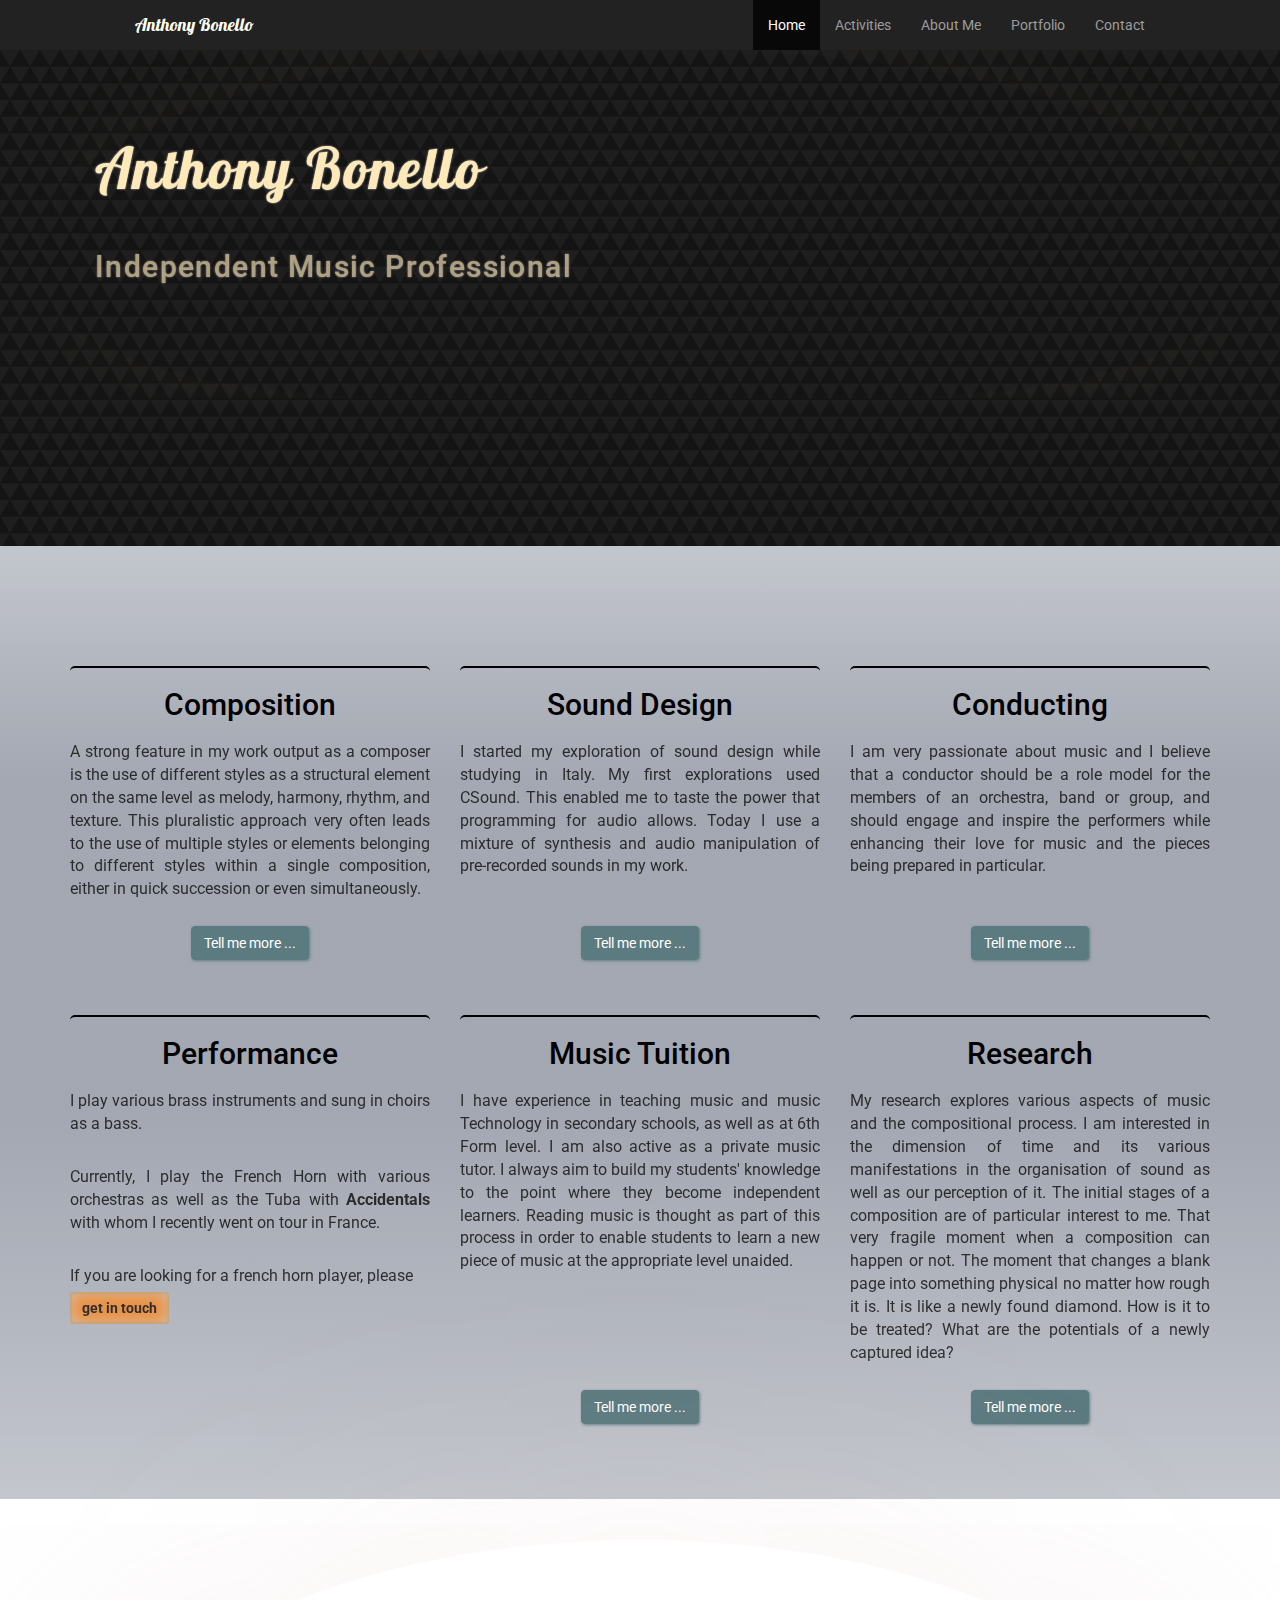
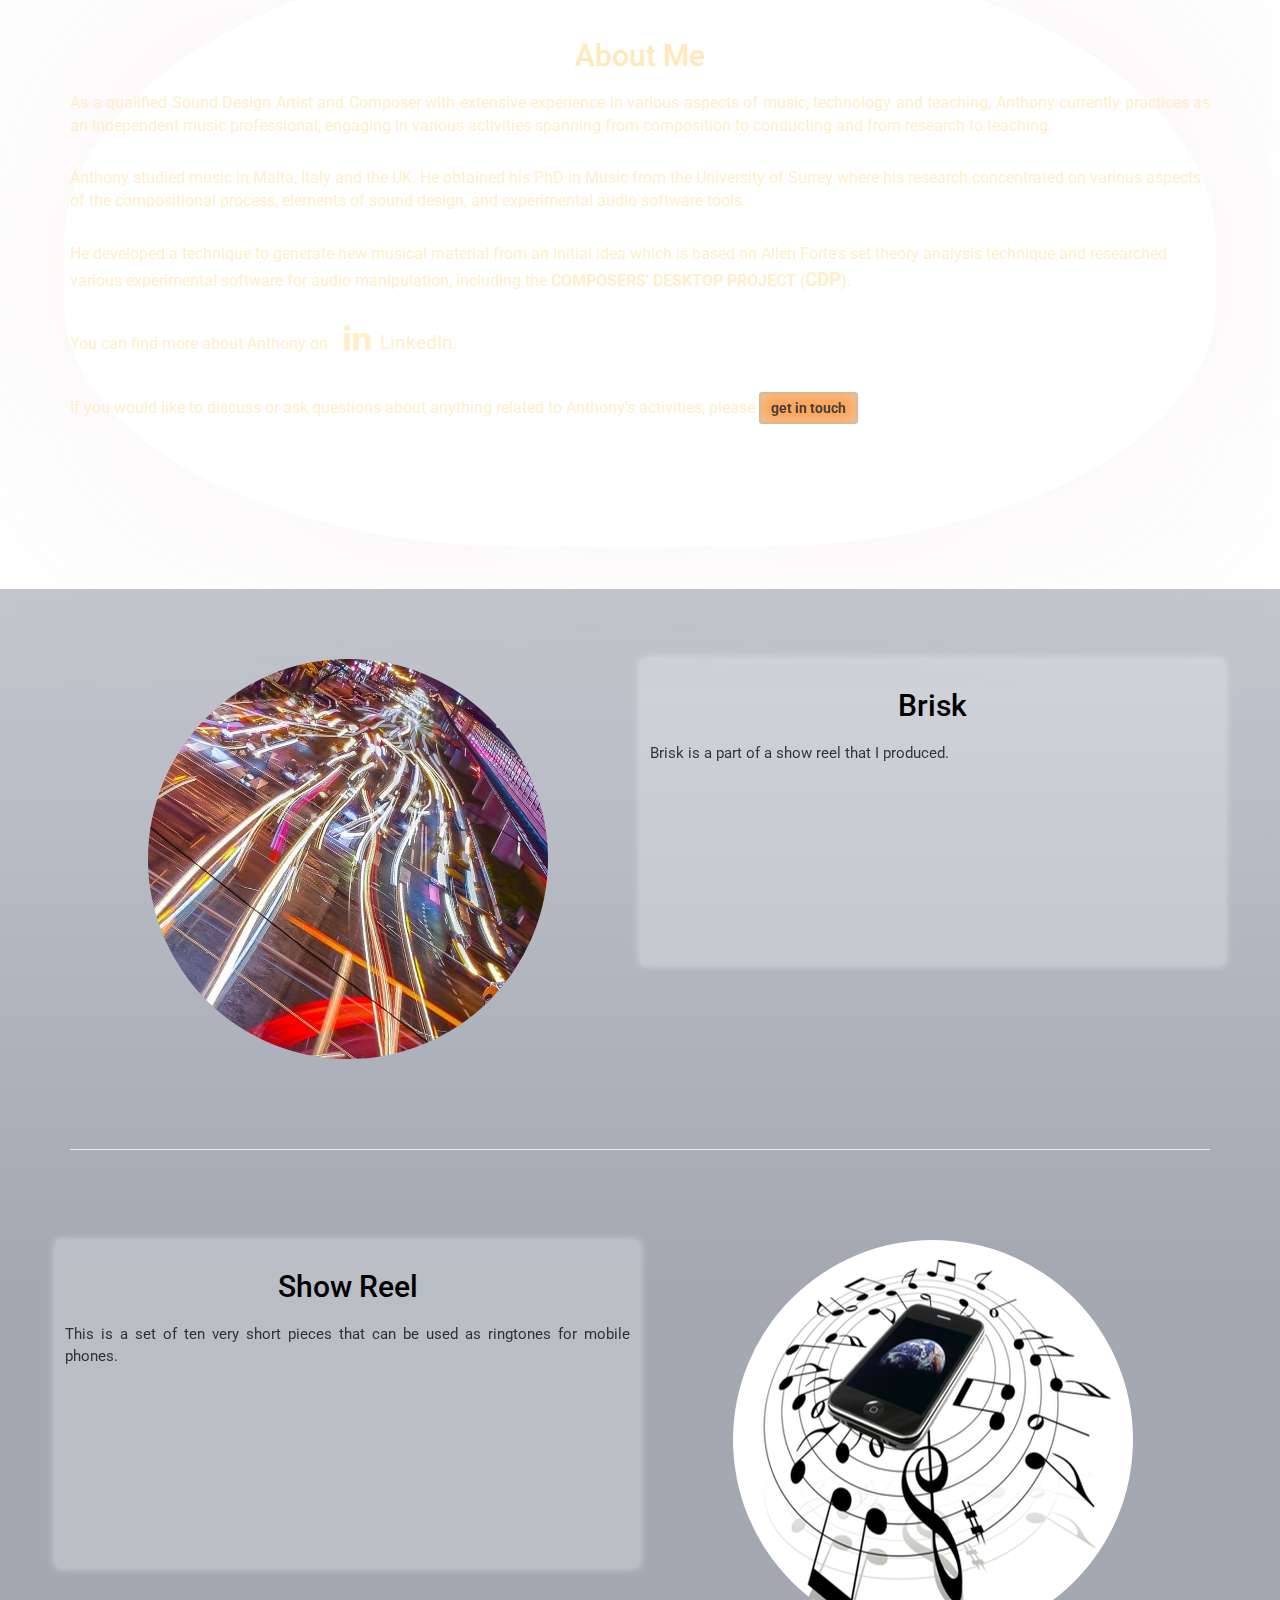
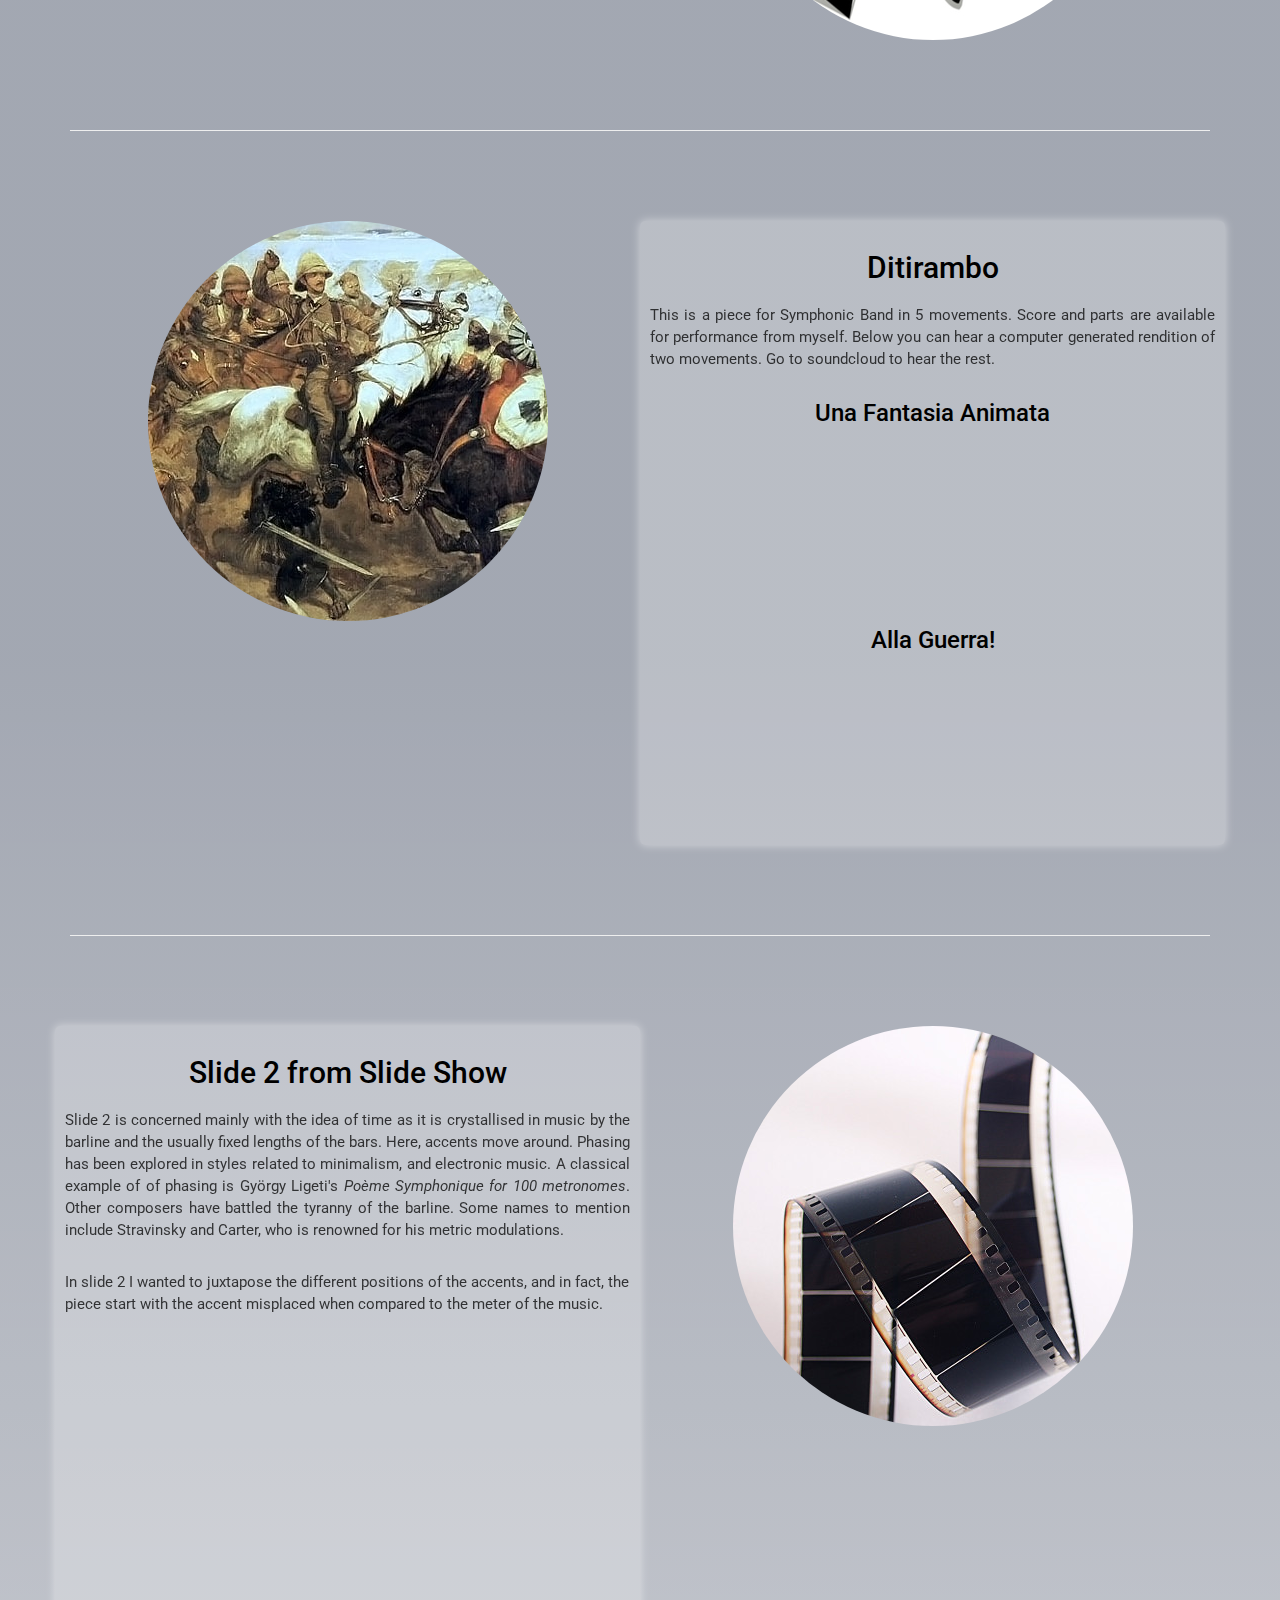
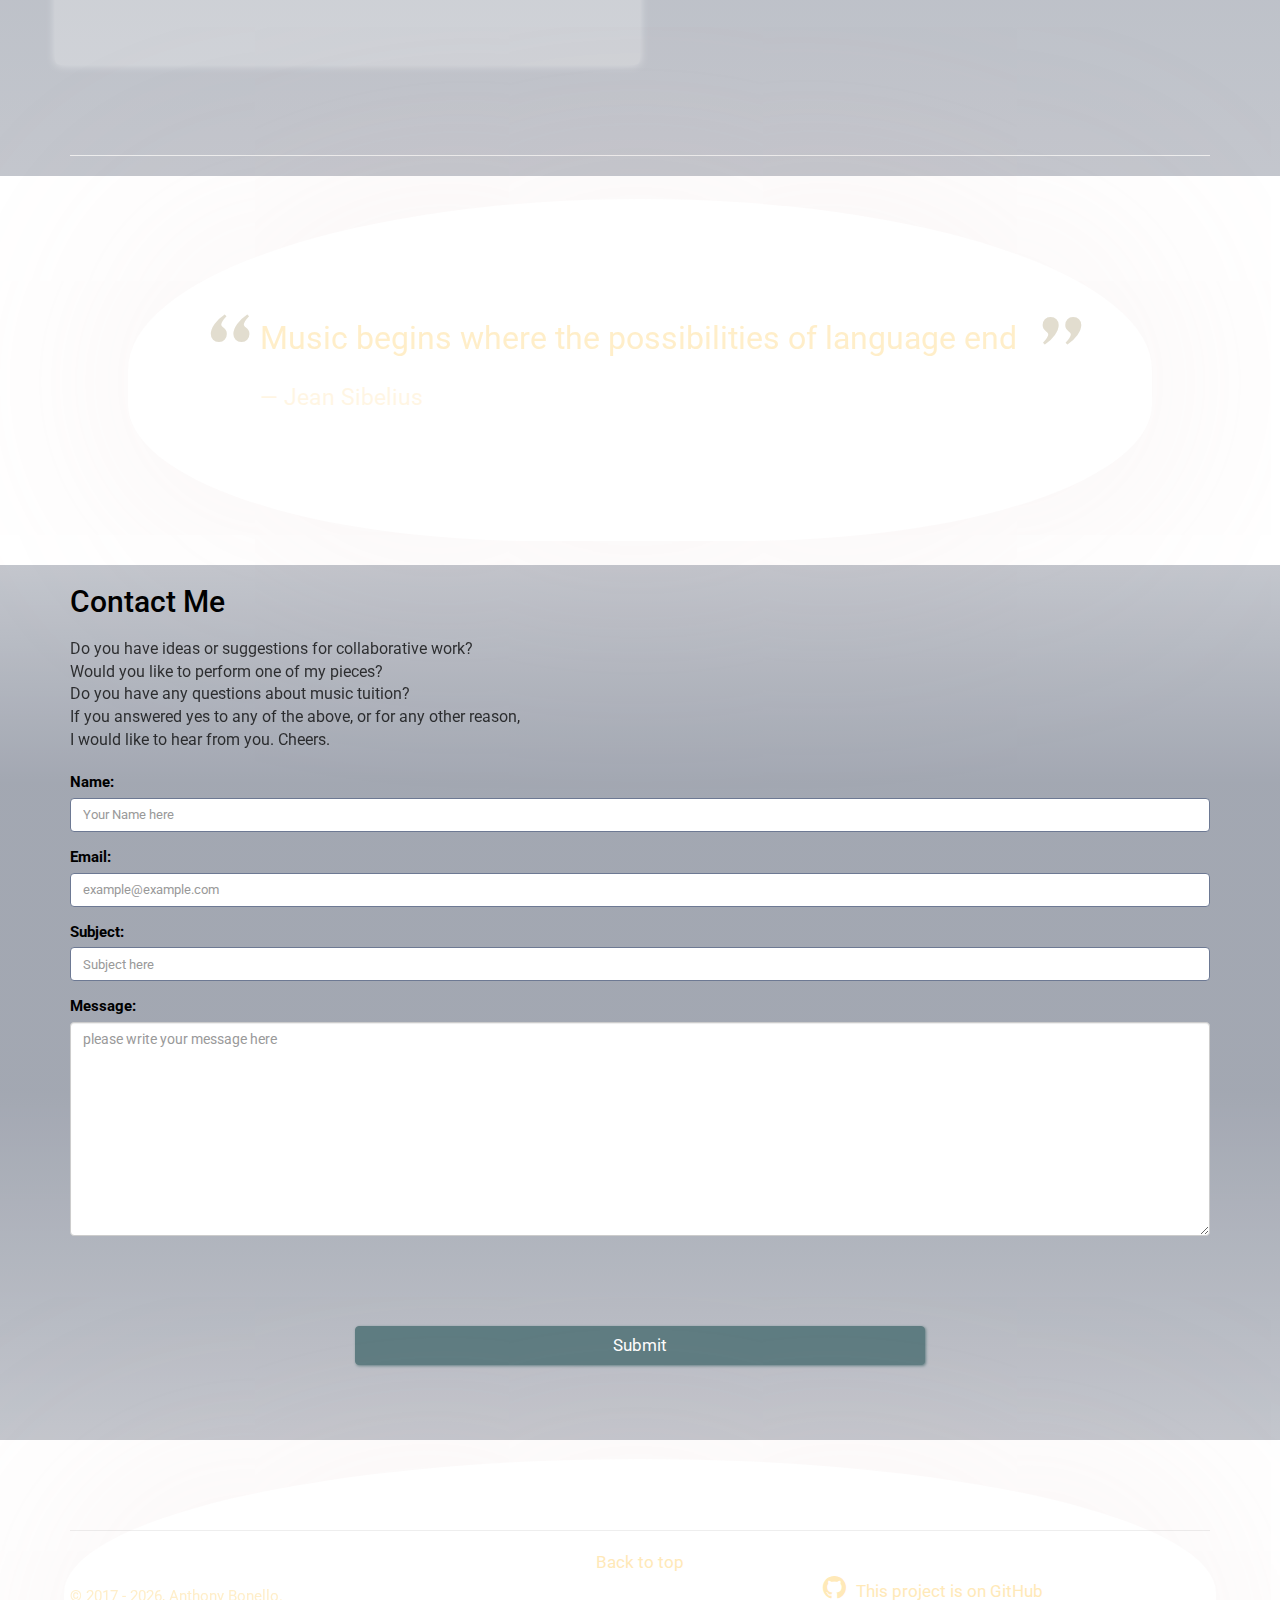
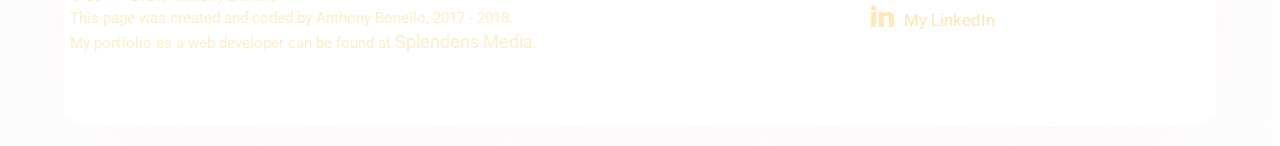
==== commit 8f882a40: "Merge branch 'equal-card-height'" ====
--- a/index.html
+++ b/index.html
@@ -44,53 +44,77 @@
     <!-- Activities -->
     <section class="section bgColor1 padding textColor1" id="activities">
         <div class="container">
-            <section class="row">
-                <article class="col-sm-6 col-md-4" id="card-composition">
-                    <h2 class="text-center activity">Composition</h2>
-                    <p class="text-justify">
-                        A strong feature in my work output as a composer is the use of different styles as a structural element on the same level as melody, harmony, rhythm, and texture. This pluralistic approach very often leads to the use of multiple styles or elements belonging to different styles within a single composition, either in quick succession or even simultaneously.
-                    </p>
-                    <a href="#composition" class="btn scroll dusty" id="btn-composition">Tell me more ...</a>
-                </article>
-                <article class="col-sm-6 col-md-4" id="card-soundDesign">
-                    <h2 class="text-center activity">Sound Design</h2>
-                    <p class="text-justify">
-                        I started my exploration of sound design while studying in Italy. My first explorations used CSound. This enabled me to taste the power that programming for audio allows. Today I use a mixture of synthesis and audio manipulation of pre-recorded sounds in my work.
-                    </p>
-                    <a href="#soundDesign" class="btn scroll dusty" id="btn-soundDesign">Tell me more ...</a>
+            <section class="row flex-container">
+                <article class="col-sm-6 col-md-4 card" id="card-composition">
+                    <dev>
+                        <h2 class="text-center activity">Composition</h2>
+                        <p class="text-justify">
+                            A strong feature in my work output as a composer is the use of different styles as a structural element on the same level as melody, harmony, rhythm, and texture. This pluralistic approach very often leads to the use of multiple styles or elements belonging to different styles within a single composition, either in quick succession or even simultaneously.
+                        </p>
+                    </dev>
+                    <dev class="activityBtn">
+                        <a href="#composition" class="btn scroll dusty" id="btn-composition">Tell me more ...</a>
+                    </dev>
+                </article>
+                <article class="col-sm-6 col-md-4 card" id="card-soundDesign">
+                    <dev>
+                        <h2 class="text-center activity">Sound Design</h2>
+                        <p class="text-justify">
+                            I started my exploration of sound design while studying in Italy. My first explorations used CSound. This enabled me to taste the power that programming for audio allows. Today I use a mixture of synthesis and audio manipulation of pre-recorded sounds in my work.
+                        </p>
+                    </dev>
+                    <dev class="activityBtn">
+                        <a href="#soundDesign" class="btn scroll dusty" id="btn-soundDesign">Tell me more ...</a>
+                    </dev>
                 </article>
                 <div class="clearfix visible-sm"></div>
-                <article class="col-sm-6 col-md-4" id="card-conducting">
-                    <h2 class="text-center activity">Conducting</h2>
-                    <p class="text-justify">
-                        I am very passionate about music and I believe that a conductor should be a role model for the members of an orchestra, band or group, and should engage and inspire the performers while enhancing their love for music and the pieces being prepared in particular.
-                    </p>
-                    <a href="#conducting" class="btn scroll dusty" id="btn-conducting">Tell me more ...</a>
+                <article class="col-sm-6 col-md-4 card" id="card-conducting">
+                    <dev>
+                        <h2 class="text-center activity">Conducting</h2>
+                        <p class="text-justify">
+                            I am very passionate about music and I believe that a conductor should be a role model for the members of an orchestra, band or group, and should engage and inspire the performers while enhancing their love for music and the pieces being prepared in particular.
+                        </p>
+                    </dev>
+                    <dev class="activityBtn">
+                        <a href="#conducting" class="btn scroll dusty" id="btn-conducting">Tell me more ...</a>
+                    </dev>
                 </article>
                 <div class="clearfix visible-md visible-lg"></div>
-                <article class="col-sm-6 col-md-4" id="card-performance">
-                    <h2 class="text-center activity">Performance</h2>
-                    <p class="text-justify">
-                        I play various brass instruments and sung in choirs as a bass.</p>
-                    <p class="text-justify">   Currently, I play the French Horn with various orchestras as well as the Tuba with <strong>Accidentals</strong> with whom I recently went on tour in France.</p>
-                    <p>If you are looking for a french horn player, please <a class=" scroll" href="#contact"><button class="btn cta "><strong>get in touch</strong></button></a></p>
+                <article class="col-sm-6 col-md-4 card" id="card-performance">
+                    <dev>
+                        <h2 class="text-center activity">Performance</h2>
+                        <p class="text-justify">
+                            I play various brass instruments and sung in choirs as a bass.</p>
+                        <p class="text-justify">   Currently, I play the French Horn with various orchestras as well as the Tuba with <strong>Accidentals</strong> with whom I recently went on tour in France.</p>
+                        <p>If you are looking for a french horn player, please <a class=" scroll" href="#contact"><button class="btn cta "><strong>get in touch</strong></button></a></p>
+                    </dev>
+                    <dev class="activityBtn">
+                    </dev>
                 </article>
                 <div class="clearfix visible-sm"></div>
-                <article class="col-sm-6 col-md-4" id="card-musicTuition">
-                    <h2 class="text-center activity">Music Tuition</h2>
-                    <p class="text-justify">
-                        I have experience in teaching music and music Technology in secondary schools, as well as at 6th Form level. I am also active as a private music tutor. I always aim to build my students' knowledge to the point where they become independent learners. Reading music is thought as part of this process in order to enable students to learn a new piece of music at the appropriate level unaided.
-                    </p>
-                    <a href="#musicTuition" class="btn scroll dusty" id="btn-musicTuition">Tell me more ...</a>
-                </article>
-                <article class="col-sm-6 col-md-4" id="card-research">
-                    <h2 class="text-center activity">Research</h2>
-                    <p class="text-justify">
-                        My research explores various aspects of music and the compositional process. I am interested in the dimension of time and its various manifestations in the organisation of sound as well as our perception of it. The initial stages of a composition are of particular interest to me. That very fragile moment when a composition can happen or not. The moment that changes a blank page into something physical no matter how rough it is. 
-                        It is like a newly found diamond. How is it to be treated?
-                        What are the potentials of a newly captured idea?
-                    </p>
-                    <a href="#research" class="btn scroll dusty" id="btn-research">Tell me more ...</a>
+                <article class="col-sm-6 col-md-4 card" id="card-musicTuition">
+                    <dev>
+                        <h2 class="text-center activity">Music Tuition</h2>
+                        <p class="text-justify">
+                            I have experience in teaching music and music Technology in secondary schools, as well as at 6th Form level. I am also active as a private music tutor. I always aim to build my students' knowledge to the point where they become independent learners. Reading music is thought as part of this process in order to enable students to learn a new piece of music at the appropriate level unaided.
+                        </p>
+                    </dev>
+                    <dev class="activityBtn">
+                        <a href="#musicTuition" class="btn scroll dusty" id="btn-musicTuition">Tell me more ...</a>
+                    </dev>
+                </article>
+                <article class="col-sm-6 col-md-4 card" id="card-research">
+                    <dev>
+                        <h2 class="text-center activity">Research</h2>
+                        <p class="text-justify">
+                            My research explores various aspects of music and the compositional process. I am interested in the dimension of time and its various manifestations in the organisation of sound as well as our perception of it. The initial stages of a composition are of particular interest to me. That very fragile moment when a composition can happen or not. The moment that changes a blank page into something physical no matter how rough it is. 
+                            It is like a newly found diamond. How is it to be treated?
+                            What are the potentials of a newly captured idea?
+                        </p>
+                    </dev>
+                    <dev class="activityBtn">
+                        <a href="#research" class="btn scroll dusty" id="btn-research">Tell me more ...</a>
+                    </dev>
                 </article>
             </section>
             <!-- Extended information -->
--- a/css/style.css
+++ b/css/style.css
@@ -4,12 +4,24 @@
 
 /* Backgrounds */
 .bgColor1 {
-    /* background-color: #50596d; */
     /* Permalink - use to edit and share this gradient: http://colorzilla.com/gradient-editor/#50596d+0,50596d+100,50596d+100&0.31+0,0.49+15,0.49+87,0.31+100 */
-    background: -moz-linear-gradient(top, rgba(80,89,109,0.31) 0%, rgba(80,89,109,0.49) 15%, rgba(80,89,109,0.49) 87%, rgba(80,89,109,0.31) 100%); /* FF3.6-15 */
-    background: -webkit-linear-gradient(top, rgba(80,89,109,0.31) 0%,rgba(80,89,109,0.49) 15%,rgba(80,89,109,0.49) 87%,rgba(80,89,109,0.31) 100%); /* Chrome10-25,Safari5.1-6 */
-    background: linear-gradient(to bottom, rgba(80,89,109,0.31) 0%,rgba(80,89,109,0.49) 15%,rgba(80,89,109,0.49) 87%,rgba(80,89,109,0.31) 100%); /* W3C, IE10+, FF16+, Chrome26+, Opera12+, Safari7+ */
+    background: -moz-linear-gradient(top, rgba(80,89,109,0.31) 0%, rgba(80,89,109,0.49) 25%, rgba(80,89,109,0.49) 60%, rgba(80,89,109,0.31) 100%); /* FF3.6-15 */
+    background: -webkit-linear-gradient(top, rgba(80,89,109,0.31) 0%,rgba(80,89,109,0.49) 25%,rgba(80,89,109,0.49) 60%,rgba(80,89,109,0.31) 100%); /* Chrome10-25,Safari5.1-6 */
+    background: linear-gradient(to bottom, rgba(80,89,109,0.31) 0%,rgba(80,89,109,0.49) 25%,rgba(80,89,109,0.49) 60%,rgba(80,89,109,0.31) 100%); /* W3C, IE10+, FF16+, Chrome26+, Opera12+, Safari7+ */
     filter: progid:DXImageTransform.Microsoft.gradient( startColorstr='#4f50596d', endColorstr='#4f50596d',GradientType=0 ); /* IE6-9 */
+    position: relative;
+}
+.bgColor1::before {
+    content:'';
+    position: absolute;
+    top:0;
+    left:0;
+    width: 100%;
+    height: 100%;
+    background: linear-gradient(to bottom, rgba(80,89,109,0.31) 0%,rgba(80,89,109,0.49) 25%,rgba(80,89,109,0.49) 60%,rgba(80,89,109,0.31) 100%), url("../img/background-board-construction-269035-Repeating-small-min.jpg") repeat top;
+    background-blend-mode: color-dodge;
+    filter: opacity(0.15);
+    z-index: -1;
 }
 
 .bgColor2 {
@@ -30,6 +42,8 @@
     border-color: #5C7B80;
     box-shadow: 1px 1px 3px rgb(98, 128, 133);
     color: white;
+    margin: 5px auto;
+
 }
 
 .btn:active,
@@ -206,6 +220,25 @@
     margin-top: 50px;
 }
 
+.flex-container {
+    display:flex;
+    justify-content: stretch;
+    align-items: stretch;
+    flex-wrap: wrap;
+}
+
+.card {
+    display: flex;
+    flex-direction: column;
+    justify-content: space-between;
+}
+
+.activityBtn {
+    width: 100%;
+    border-radius: 4px;
+    display: flex;
+    justify-content: center;
+}
 
 /* Extended Info */
 .hidden {
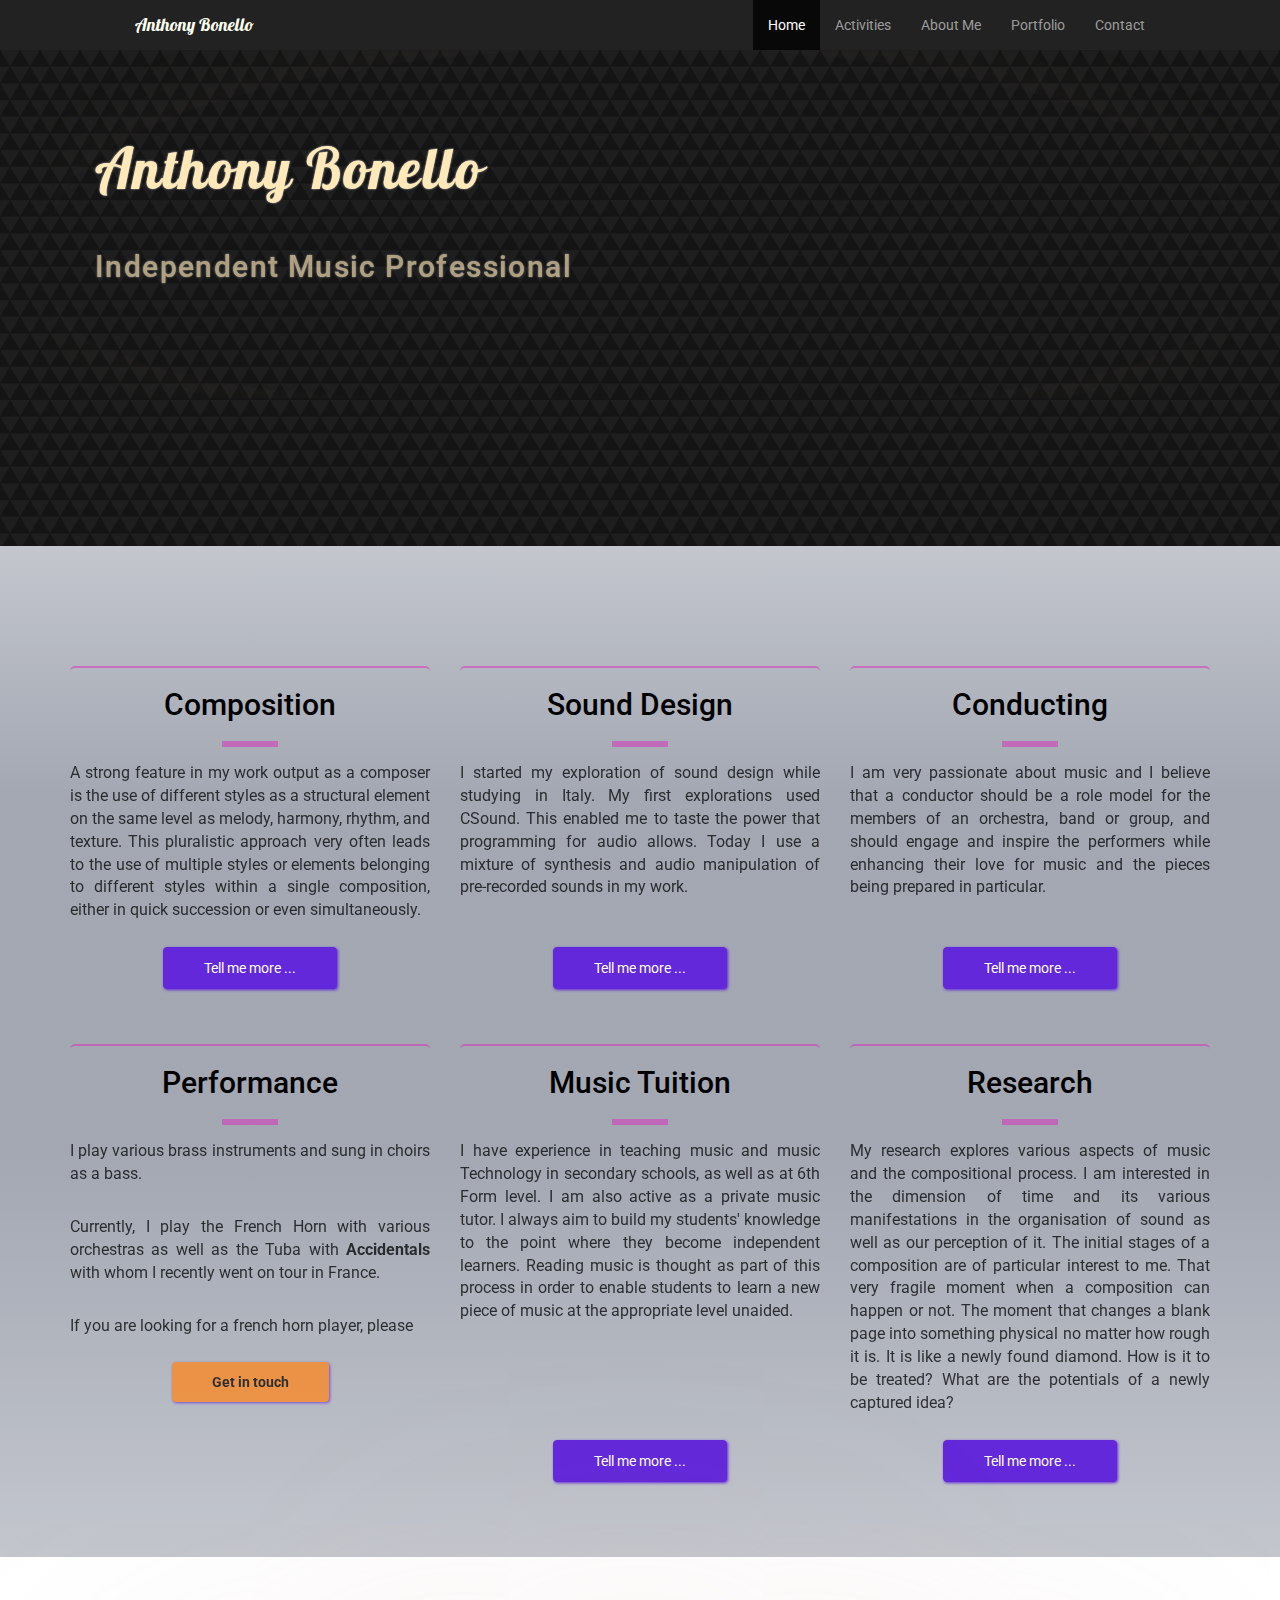
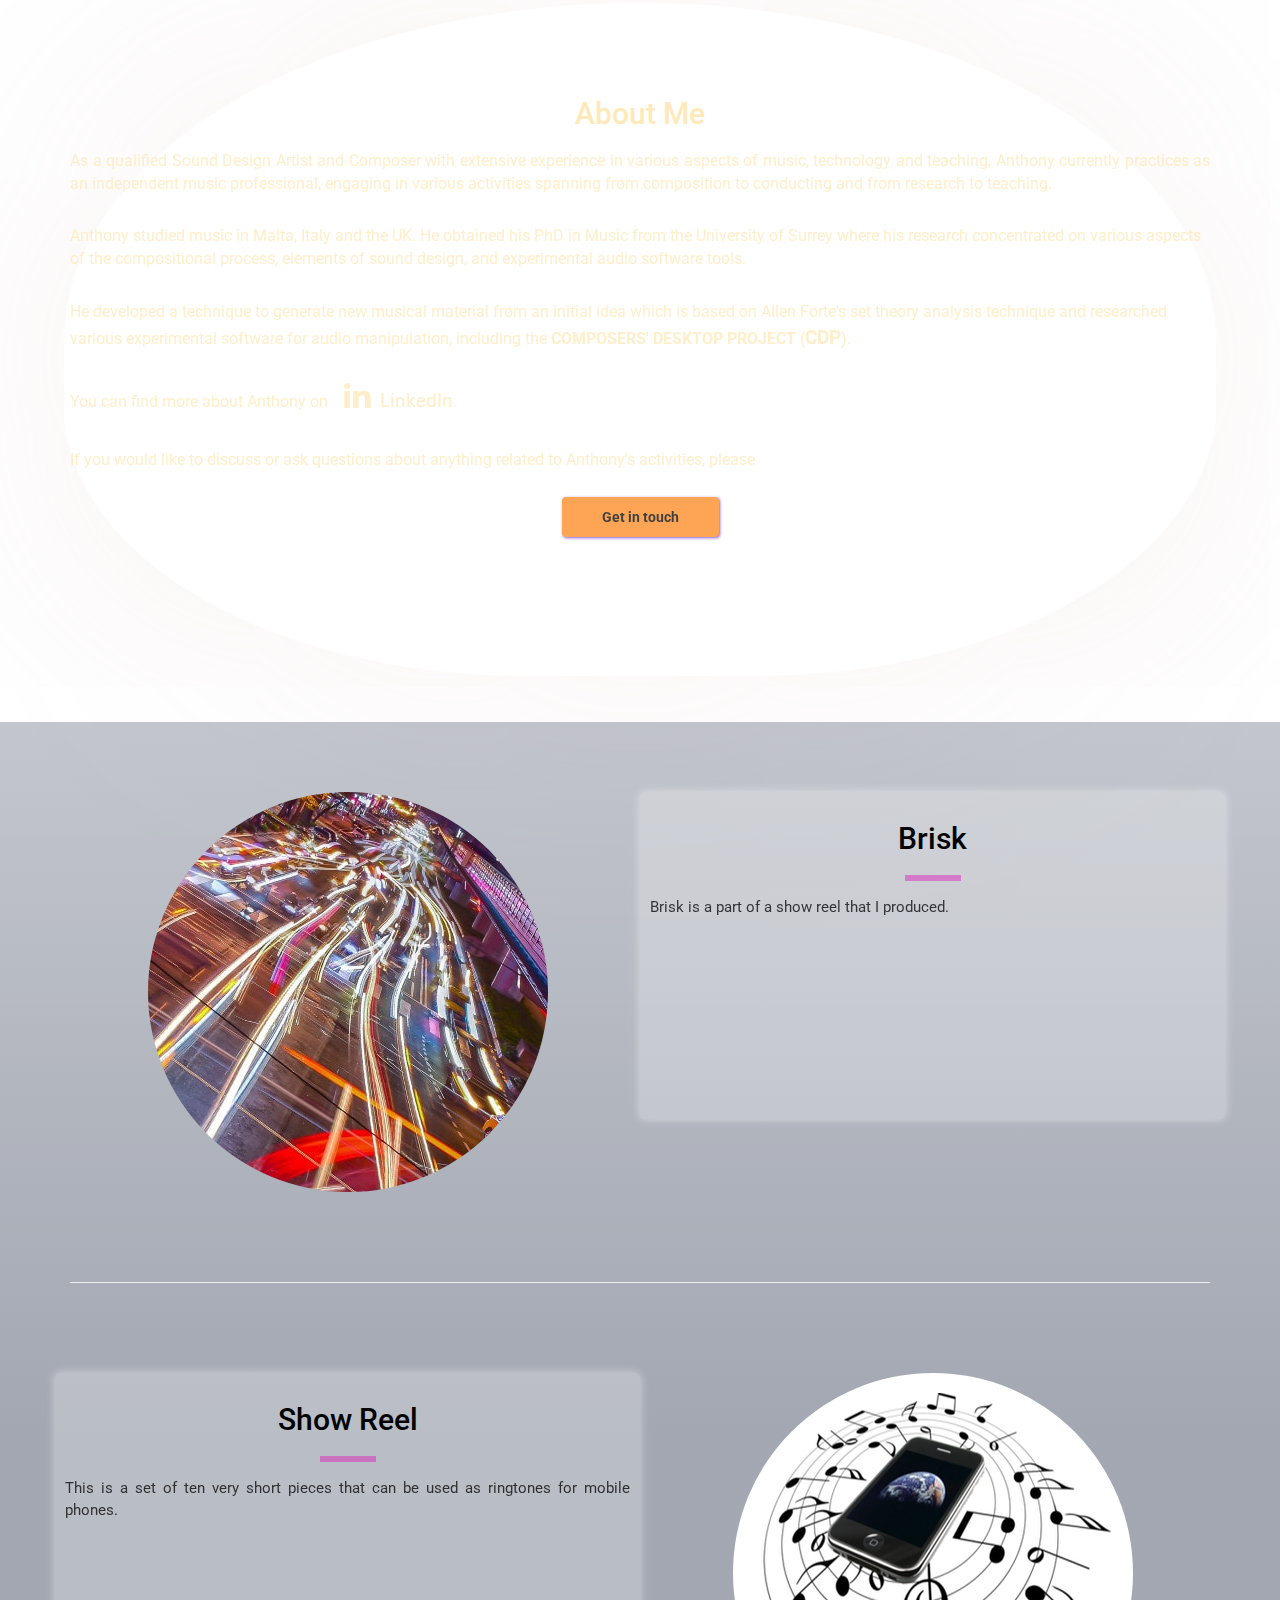
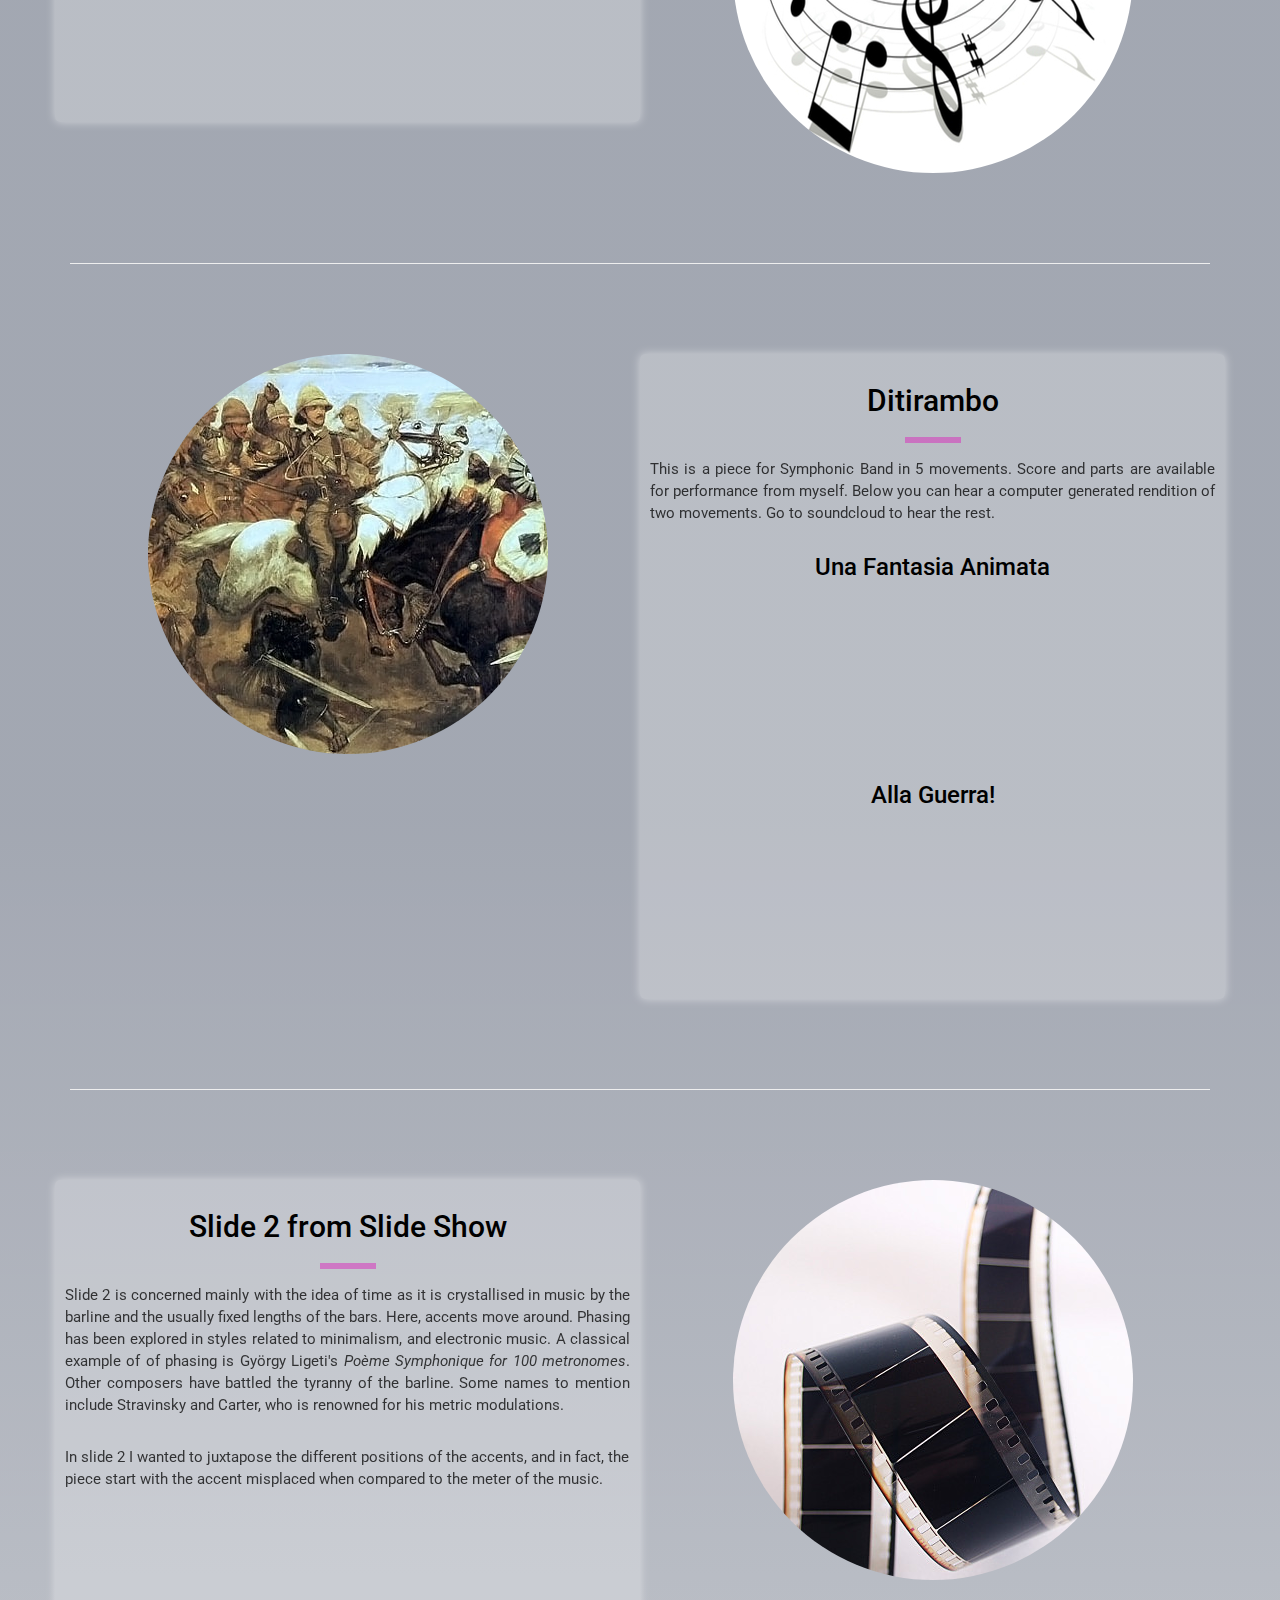
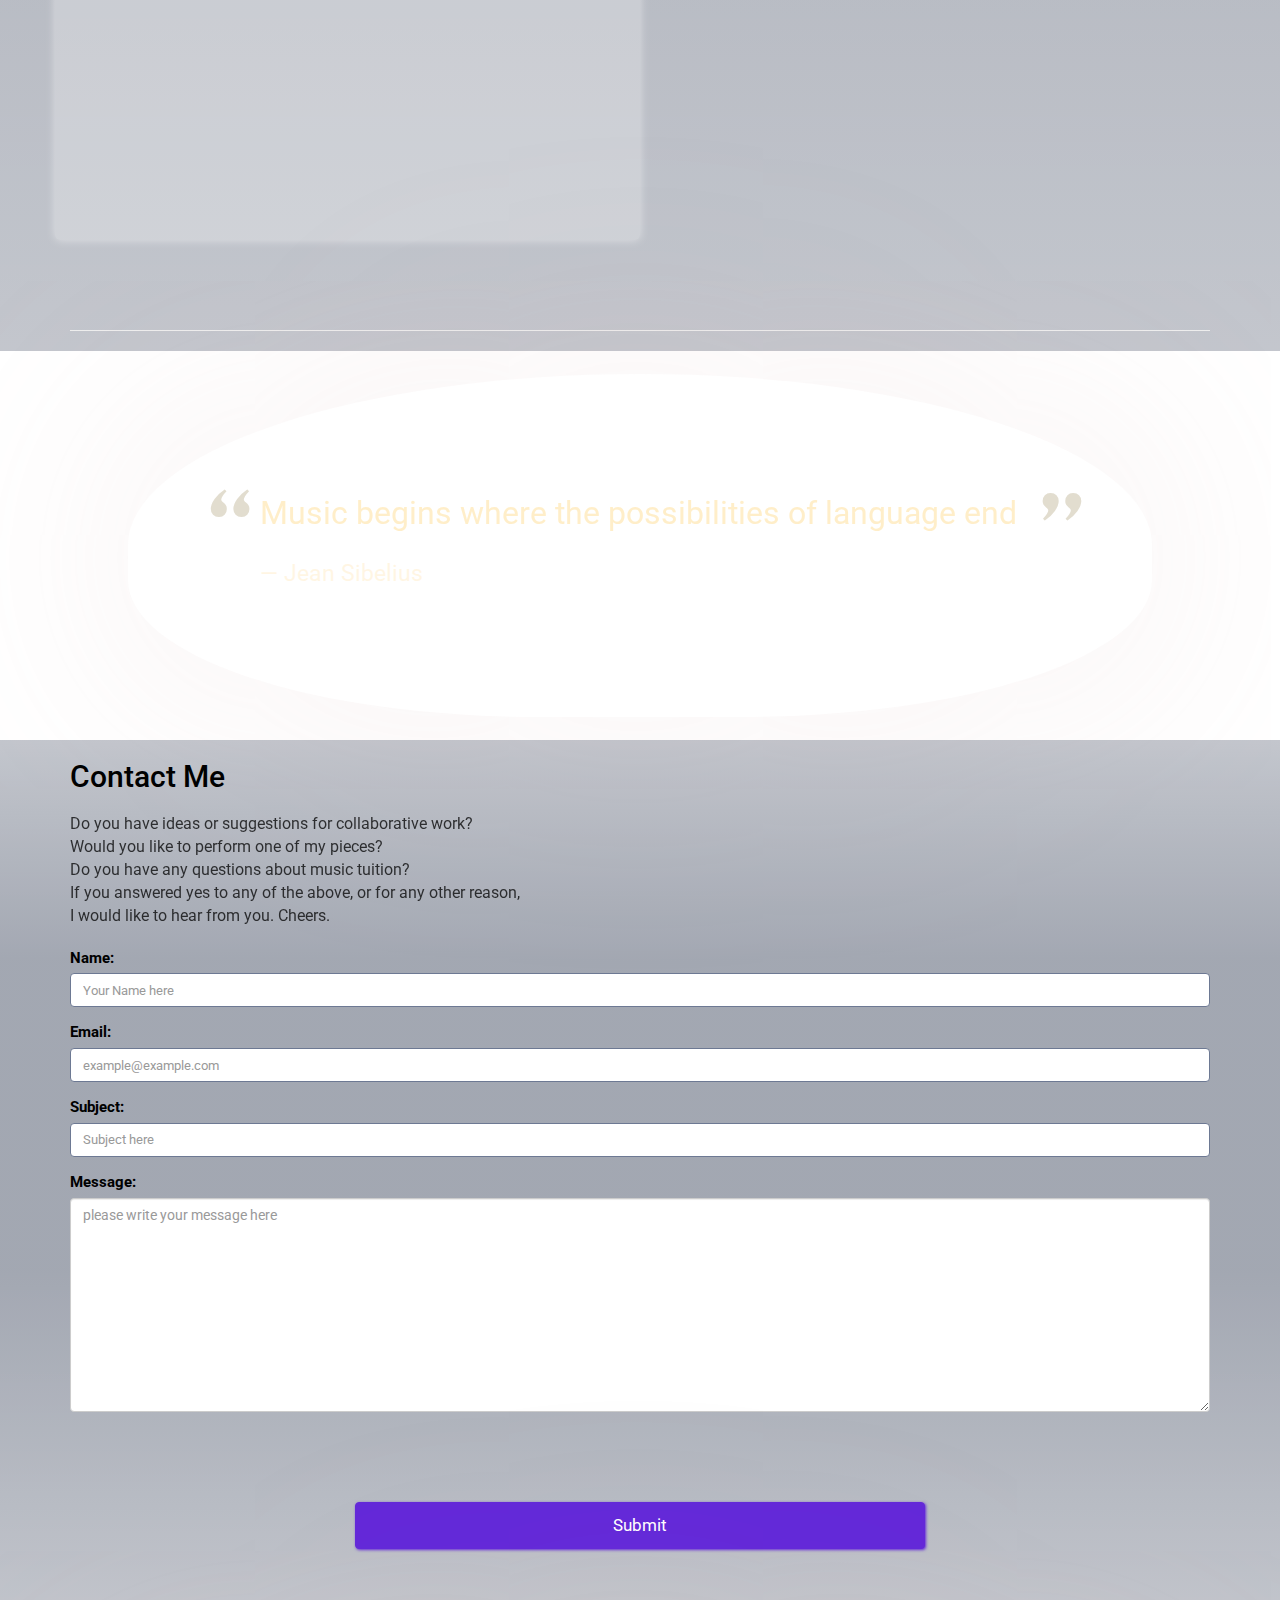
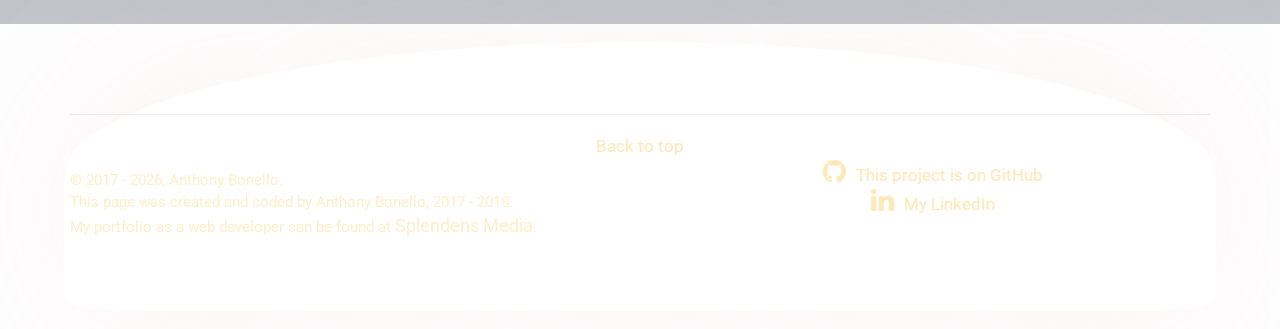
==== commit 76fee9d7: "Changed soundcloud button color to orange and updated readme to new colors." ====
--- a/index.html
+++ b/index.html
@@ -48,45 +48,49 @@
                 <article class="col-sm-6 col-md-4 card" id="card-composition">
                     <dev>
                         <h2 class="text-center activity">Composition</h2>
+                        <span class="decorator"></span>
                         <p class="text-justify">
                             A strong feature in my work output as a composer is the use of different styles as a structural element on the same level as melody, harmony, rhythm, and texture. This pluralistic approach very often leads to the use of multiple styles or elements belonging to different styles within a single composition, either in quick succession or even simultaneously.
                         </p>
                     </dev>
                     <dev class="activityBtn">
-                        <a href="#composition" class="btn scroll dusty" id="btn-composition">Tell me more ...</a>
+                        <a href="#composition" class="btn scroll" id="btn-composition">Tell me more ...</a>
                     </dev>
                 </article>
                 <article class="col-sm-6 col-md-4 card" id="card-soundDesign">
                     <dev>
                         <h2 class="text-center activity">Sound Design</h2>
+                        <span class="decorator"></span>
                         <p class="text-justify">
                             I started my exploration of sound design while studying in Italy. My first explorations used CSound. This enabled me to taste the power that programming for audio allows. Today I use a mixture of synthesis and audio manipulation of pre-recorded sounds in my work.
                         </p>
                     </dev>
                     <dev class="activityBtn">
-                        <a href="#soundDesign" class="btn scroll dusty" id="btn-soundDesign">Tell me more ...</a>
+                        <a href="#soundDesign" class="btn scroll" id="btn-soundDesign">Tell me more ...</a>
                     </dev>
                 </article>
                 <div class="clearfix visible-sm"></div>
                 <article class="col-sm-6 col-md-4 card" id="card-conducting">
                     <dev>
                         <h2 class="text-center activity">Conducting</h2>
+                        <span class="decorator"></span>
                         <p class="text-justify">
                             I am very passionate about music and I believe that a conductor should be a role model for the members of an orchestra, band or group, and should engage and inspire the performers while enhancing their love for music and the pieces being prepared in particular.
                         </p>
                     </dev>
                     <dev class="activityBtn">
-                        <a href="#conducting" class="btn scroll dusty" id="btn-conducting">Tell me more ...</a>
+                        <a href="#conducting" class="btn scroll" id="btn-conducting">Tell me more ...</a>
                     </dev>
                 </article>
                 <div class="clearfix visible-md visible-lg"></div>
                 <article class="col-sm-6 col-md-4 card" id="card-performance">
                     <dev>
                         <h2 class="text-center activity">Performance</h2>
+                        <span class="decorator"></span>
                         <p class="text-justify">
                             I play various brass instruments and sung in choirs as a bass.</p>
                         <p class="text-justify">   Currently, I play the French Horn with various orchestras as well as the Tuba with <strong>Accidentals</strong> with whom I recently went on tour in France.</p>
-                        <p>If you are looking for a french horn player, please <a class=" scroll" href="#contact"><button class="btn cta "><strong>get in touch</strong></button></a></p>
+                        <p>If you are looking for a french horn player, please <a class=" scroll" href="#contact"><br><button class="btn cta "><strong>Get in touch</strong></button></a></p>
                     </dev>
                     <dev class="activityBtn">
                     </dev>
@@ -95,17 +99,19 @@
                 <article class="col-sm-6 col-md-4 card" id="card-musicTuition">
                     <dev>
                         <h2 class="text-center activity">Music Tuition</h2>
+                        <span class="decorator"></span>
                         <p class="text-justify">
                             I have experience in teaching music and music Technology in secondary schools, as well as at 6th Form level. I am also active as a private music tutor. I always aim to build my students' knowledge to the point where they become independent learners. Reading music is thought as part of this process in order to enable students to learn a new piece of music at the appropriate level unaided.
                         </p>
                     </dev>
                     <dev class="activityBtn">
-                        <a href="#musicTuition" class="btn scroll dusty" id="btn-musicTuition">Tell me more ...</a>
+                        <a href="#musicTuition" class="btn scroll" id="btn-musicTuition">Tell me more ...</a>
                     </dev>
                 </article>
                 <article class="col-sm-6 col-md-4 card" id="card-research">
                     <dev>
                         <h2 class="text-center activity">Research</h2>
+                        <span class="decorator"></span>
                         <p class="text-justify">
                             My research explores various aspects of music and the compositional process. I am interested in the dimension of time and its various manifestations in the organisation of sound as well as our perception of it. The initial stages of a composition are of particular interest to me. That very fragile moment when a composition can happen or not. The moment that changes a blank page into something physical no matter how rough it is. 
                             It is like a newly found diamond. How is it to be treated?
@@ -113,7 +119,7 @@
                         </p>
                     </dev>
                     <dev class="activityBtn">
-                        <a href="#research" class="btn scroll dusty" id="btn-research">Tell me more ...</a>
+                        <a href="#research" class="btn scroll" id="btn-research">Tell me more ...</a>
                     </dev>
                 </article>
             </section>
@@ -121,38 +127,42 @@
             <section class="row clearfix">
                 <article class="hidden col-sm-12" id="composition">
                     <h2 class="text-center activity">Compositions</h2>
+                    <span class="decorator"></span>
                     <p class="text-justify top-paragraph">
                         A main feature in my work output as a composer is the use of different styles as a structural element on the same level as melody, harmony, rhythm, and texture. This pluralistic approach very often leads to the use of multiple styles or elements belonging to different styles within a single composition either in quick succession or even simultaneously.</p>
                     <p class="text-justify">During my PhD I developed a technique to create new musical material. This technique is built on Allen Forte's set analysis. It allows me to expand the material from an initial impetus to build a harmonic language that unifies the piece. From this I can develop either melodic elements or harmonies that tie in together.</p>  
-                    <p>If you would like to commission a new piece, or would like information about one of my pieces, please <a class="scrollCTA" href="#contact"><button class="btn btn-card-cta cta"><strong>get in touch</strong></button></a></p>
-                    <a href="#card-composition" class="btn scroll btn-card dusty" id="btn-card-composition">Close</a>
+                    <p>If you would like to commission a new piece, or would like information about one of my pieces, please <a class="scrollCTA" href="#contact"><br><button class="btn btn-card-cta cta"><strong>Get in touch</strong></button></a></p>
+                    <a href="#card-composition" class="btn scroll btn-card" id="btn-card-composition">Close</a>
                 </article>
                 <article class="hidden col-sm-12" id="soundDesign">
                     <h2 class="text-center activity">Sound Design</h2>
+                    <span class="decorator"></span>
                     <p class="text-justify top-paragraph">
                         I started my exploration of sound design while studying in Italy. My first explorations used CSound. This enabled me to taste the power that programming for audio allows. Today I use a mixture of synthesis and audio manipulation of pre-recorded sounds in my work.
                     </p>
                     <p class="text-justify">Software that I use include Industry standards like Logic, Cubase and Pro Tools, all loaded with a variety of plug-ins.</p>
                     <p class="text-justify">
                         I also use less known packages that might not be in mainstream use. For my PhD I explored a set of experimental software called The Composers' Desktop Project (CDP). From this I learnt various new approaches for manipulating sound.</p>
-                    <p>If you would like to commission a new piece, or would like information about one of my pieces, please <a class="scrollCTA" href="#contact"><button class="btn btn-card-cta cta"><strong>get in touch</strong></button></a></p>
-                    <a href="#card-soundDesign" class="btn scroll btn-card dusty" id="btn-card-soundDesign">Close</a>
+                    <p>If you would like to commission a new piece, or would like information about one of my pieces, please <a class="scrollCTA" href="#contact"><br><button class="btn btn-card-cta cta"><strong>Get in touch</strong></button></a></p>
+                    <a href="#card-soundDesign" class="btn scroll btn-card" id="btn-card-soundDesign">Close</a>
                 </article>
                 <article class="hidden col-sm-12" id="conducting">
                     <h2 class="text-center activity">Conducting</h2>
+                    <span class="decorator"></span>
                     <p class="text-justify top-paragraph">
                         I am very passionate about music and I believe that a conductor should be a role model for the members of an orchestra, band or group, and should engage and inspire the performers while enhancing their love for music and the pieces being prepared in particular.</p>
                     <p class="text-justify">I have experience in conducting various groups ranging from bands to choir to orchestra. Currently I am the Musical Director of the <a href="http://www.leatherheadorchestra.co.uk/" target="_blank">Leatherhead Orchestra</a>. This orchestra rehearses once a week during term time and we prepare three concerts annually.
                     </p>
                     <p class="text-justify">The repertoire that I conduct is varied and includes symphonies, overtures as well as selections from film music and musicals.</p>
-                    <p>If you are looking for a conductor for your music group, band or orchestra, or you are planning to set up a new group and need a conductor, please <a class="scrollCTA" href="#contact"><button class="btn btn-card-cta cta"><strong>get in touch</strong></button></a></p>
-                    <a href="#card-conducting" class="btn scroll btn-card dusty" id="btn-card-conducting">Close</a>
+                    <p>If you are looking for a conductor for your music group, band or orchestra, or you are planning to set up a new group and need a conductor, please <a class="scrollCTA" href="#contact"><br><button class="btn btn-card-cta cta"><strong>Get in touch</strong></button></a></p>
+                    <a href="#card-conducting" class="btn scroll btn-card" id="btn-card-conducting">Close</a>
                 </article>
                 <article class="hidden col-sm-12" id="performance">
                     <!-- Place holder for extended notes about Performance -->
                 </article>
                 <article class="hidden col-sm-12" id="musicTuition">
                     <h2 class="text-center activity">Music Tuition</h2>
+                    <span class="decorator"></span>
                     <p class="text-justify top-paragraph">
                         I have experience in teaching music and music Technology in secondary schools as well as at 6th Form level. I am also active as a private music tutor. I always aim to build my students' knowledge to the point where they become independent learners. Reading music is thought as part of this process in order to enable students to learn a new piece of music at the appropriate level unaided.
                     </p>
@@ -163,11 +173,12 @@
                         students learn how to analyse the pieces that they are studying.
                     </p>
                     <p class="text-justify"> I teach <strong>Piano</strong> and various brass instruments including <strong>Trumpet</strong> and <strong>French Horn</strong>. From time to time, I also have students studying <strong>Trombone</strong>, <strong>Composition</strong> and <strong>Music Theory</strong>.</p>
-                    <p>If you are interested in learning more, please <a class=" scrollCTA" href="#contact"><button class="btn btn-card-cta cta"><strong>get in touch</strong></button></a></p>
-                    <a href="#card-musicTuition" class="btn scroll btn-card dusty" id="btn-card-musicTuition">Close</a>
+                    <p>If you are interested in learning more, please <a class=" scrollCTA" href="#contact"><br><button class="btn btn-card-cta cta"><strong>Get in touch</strong></button></a></p>
+                    <a href="#card-musicTuition" class="btn scroll btn-card" id="btn-card-musicTuition">Close</a>
                 </article>
                 <article class="hidden col-sm-12" id="research">
                     <h2 class="text-center activity">Research</h2>
+                    <span class="decorator"></span>
                     <p class="text-justify top-paragraph">
                         My research explores various aspects of music and the compositional process. I am interested in the dimension of time and its various manifestations in the organisation of sound as well as our perception of it. The initial stages of a composition are of particular interest to me. That very fragile moment when a composition can happen or not. The moment that changes a blank page into something physical, no matter how rough it is. 
                         It is like a newly found diamond. How is it to be treated?
@@ -179,8 +190,8 @@
                     <p class="text-justify">
                         The groups of notes that result from such exploration are then grouped in three sets which I call the Tonic group, the Subdominant group and the Dominant group. I lifted these three words straight out of tonal music and ignore completely the baggage that they carry from there (unless it is advantageous for my composition to make use of such baggage). The organisation of these three groups is based on the axis-tonality that I learnt from Bart&#243;k.
                     </p>
-                    <p>If you are interested in these subjects, please <a class=" scrollCTA" href="#contact"><button class="btn btn-card-cta cta"><strong>get in touch</strong></button></a></p>
-                    <a href="#card-research" class="btn scroll btn-card dusty" id="btn-card-research">Close</a>
+                    <p>If you are interested in these subjects, please <a class=" scrollCTA" href="#contact"><br><button class="btn btn-card-cta cta"><strong>Get in touch</strong></button></a></p>
+                    <a href="#card-research" class="btn scroll btn-card" id="btn-card-research">Close</a>
                 </article>
             </section>
         </div>
@@ -208,7 +219,7 @@
                         manipulation, including the <strong>COMPOSERS' DESKTOP PROJECT</strong> (<a href="https://www.composersdesktop.com/index.html" target="_blank"><strong>CDP</strong></a>).
                     </p>
                     <p>You can find more about Anthony on &ensp; <a href="https://www.linkedin.com/in/anthonybonello/" target="_blank"><i class="fa fa-linkedin"></i>LinkedIn</a>.</p>
-                    <p>If you would like to discuss or ask questions about anything related to Anthony's activities, please <a class=" scroll" href="#contact"><button class="btn cta"><strong>get in touch</strong></button></a></p>
+                    <p>If you would like to discuss or ask questions about anything related to Anthony's activities, please <a class=" scroll" href="#contact"><br><button class="btn cta"><strong>Get in touch</strong></button></a></p>
                 </article>
             </div>
         </div>
@@ -223,16 +234,18 @@
                 </div>
                 <div class="col-sm-6 textBG">
                     <h2 class="text-center">Brisk</h2>
+                    <span class="decorator"></span>
                     <p class="text-justify">Brisk is a part of a show reel that I produced.</p>
-                    <iframe width="100%" height="166" scrolling="no" frameborder="no" src="https://w.soundcloud.com/player/?url=https%3A//api.soundcloud.com/tracks/166773238&amp;color=%2364746c&amp;auto_play=false&amp;hide_related=false&amp;show_comments=true&amp;show_user=true&amp;show_reposts=false"></iframe>
+                    <iframe width="100%" height="166" scrolling="no" frameborder="no" src="https://w.soundcloud.com/player/?url=https%3A//api.soundcloud.com/tracks/166773238&amp;color=%23ff5500&amp;auto_play=false&amp;hide_related=false&amp;show_comments=true&amp;show_user=true&amp;show_reposts=false"></iframe>
                 </div>
             </section>
             <hr>
             <section class="row padding">
                 <div class="col-sm-6 textBG">
                     <h2 class="text-center">Show Reel</h2>
+                    <span class="decorator"></span>
                     <p class="text-justify">This is a set of ten very short pieces that can be used as ringtones for mobile phones.</p>
-                        <iframe width="100%" height="166" scrolling="no" frameborder="no" src="https://w.soundcloud.com/player/?url=https%3A//api.soundcloud.com/tracks/104865247&amp;color=%2364746c&amp;auto_play=false&amp;hide_related=false&amp;show_comments=true&amp;show_user=true&amp;show_reposts=false"></iframe>    
+                        <iframe width="100%" height="166" scrolling="no" frameborder="no" src="https://w.soundcloud.com/player/?url=https%3A//api.soundcloud.com/tracks/104865247&amp;color=%23ff5500&amp;auto_play=false&amp;hide_related=false&amp;show_comments=true&amp;show_user=true&amp;show_reposts=false"></iframe>    
                 </div>
                 <div class="hidden-xs col-sm-6">
                     <img src="img/Ringtone.jpg" alt="Ringtone Image" class="img-circle img-responsive center-block">
@@ -245,19 +258,20 @@
                 </div>
                 <div class="col-sm-6 textBG">
                     <h2 class="text-center">Ditirambo</h2>
+                    <span class="decorator"></span>
                     <p class="text-justify">This is a piece for Symphonic Band in 5 movements. Score and parts are available for performance
                          from myself. Below you can hear a computer generated rendition of two movements. Go to soundcloud to hear the rest.</p>
                     <h3 class="text-center">Una Fantasia Animata</h3>
-                    <iframe width="100%" height="166" scrolling="no" frameborder="no" src="https://w.soundcloud.com/player/?url=https%3A//api.soundcloud.com/tracks/58476081&color=%2364746c&auto_play=false&hide_related=false&show_comments=true&show_user=true&show_reposts=false"></iframe>
+                    <iframe width="100%" height="166" scrolling="no" frameborder="no" src="https://w.soundcloud.com/player/?url=https%3A//api.soundcloud.com/tracks/58476081&color=%23ff5500&auto_play=false&hide_related=false&show_comments=true&show_user=true&show_reposts=false"></iframe>
                     <h3 class="text-center">Alla Guerra!</h3>
-                    <iframe width="100%" height="166" scrolling="no" frameborder="no" src="https://w.soundcloud.com/player/?url=https%3A//api.soundcloud.com/tracks/58475647&color=%2364746c&auto_play=false&hide_related=false&show_comments=true&show_user=true&show_reposts=false"></iframe>
+                    <iframe width="100%" height="166" scrolling="no" frameborder="no" src="https://w.soundcloud.com/player/?url=https%3A//api.soundcloud.com/tracks/58475647&color=%23ff5500&auto_play=false&hide_related=false&show_comments=true&show_user=true&show_reposts=false"></iframe>
                 </div>
             </section>
             <hr>
             <section class="row padding">
                 <div class="col-sm-6 textBG">
                     <h2 class="text-center">Slide 2 from Slide Show</h2>
-                    
+                    <span class="decorator"></span>
                     <p class="text-justify">
                         Slide 2 is concerned mainly with the idea of time as it is crystallised in music by the barline and the usually fixed lengths of the bars.
                         Here, accents move around. Phasing has been explored in styles related to minimalism, and electronic music. A classical example of of phasing is Gy&ouml;rgy Ligeti's <em>Po&egrave;me Symphonique for 100 metronomes</em>. Other composers have battled the tyranny of the barline. Some names to 
@@ -320,7 +334,7 @@
                     <textarea class="form-control" name="message" id="message" cols="30" rows="10" placeholder="please write your message here" required minlength="3"></textarea>
                 </div>
                 <div class="padding">
-                    <button type="submit" class="btn center-block section dusty" id="btn-submit">Submit</button>
+                    <button type="submit" class="btn center-block section" id="btn-submit">Submit</button>
                 </div>
                 
             </form>
--- a/css/style.css
+++ b/css/style.css
@@ -31,37 +31,35 @@
 
 
 /* Secondary CTA Buttons */
-.dusty {
-    background-color:  rgb(92, 123, 128);
-    border-color: #5C7B80;
-    box-shadow: 1px 1px 3px rgb(98, 128, 133);
-}
-
 .btn {
-    background-color:  rgb(92, 123, 128);
-    border-color: #5C7B80;
-    box-shadow: 1px 1px 3px rgb(98, 128, 133);
+    background-color:  #6328d9;
+    border-color: #6328d9;
+    box-shadow: 1px 1px 3px #6328d9;
     color: white;
     margin: 5px auto;
-
+    transition: 0.2s;
+    padding: 10px 40px;
 }
 
 .btn:active,
 .btn:hover,
 .btn:focus { 
-    background-color: rgb(131, 162, 167);
-    border-color: rgb(140, 172, 177);
-    box-shadow: 1px 1px 3px rgb(140, 172, 177);
-    color: white;
+    background-color:  #d928bc;
+    border-color: #d928bc;
+    box-shadow: 1px 1px 3px #d928bc;
+    color: black;
+    text-transform: capitalize;
+    opacity: 0.8;
 }
 
 /* Primary CTA button */
 .cta {
-    background-color: #fd861d; /* #e68e41;*/
+    background-color: #fd861d;
     border: none;
     color: black;
-    box-shadow: 0 0 5px rgba(97, 97, 78, 0.5) inset, 0 0 15px rgba(222, 223, 208, 0.89) inset;
-    transition: 200ms ease-out all;
+    opacity: 1;
+    margin: 25px auto;
+    display:block;
 }
 
 .cta:hover,
@@ -73,10 +71,15 @@
     color: black;
     letter-spacing: 2px;
     font-size: 1.3em;
-    box-shadow: 0 0 5px rgba(97, 97, 78, 0.5) inset, 0 0 15px rgba(222, 223, 208, 0.89) inset, 0 0 1px 2px yellow;
+    opacity: 1;
+    box-shadow: 1px 1px 3px #6328d9;
 }    
 
 /* colors and general styling */
+a:hover {
+    text-decoration: none;
+}
+
 .padding {
     padding: 70px 0;
 }
@@ -115,9 +118,16 @@
     color: ivory;
 }
 
-.navbar-brand {
+.navbar-brand>a {
     margin-left: 0px;
     font-family: 'Lobster', cursive;
+    transition: 0.5s;
+}
+
+.navbar-brand>a:hover {
+    color:red;
+    filter: hue-rotate(-50deg);
+    font-size: 1.2em;
 }
 
 @media only screen and (min-width: 768px) {
@@ -214,10 +224,20 @@
 /* Activities */
 
 .activity {
-    border-top: 2px solid black;
+    border-top: 2px solid rgba(217, 40, 188, 0.5);
     border-radius: 5px 5px 0 0;
     padding-top: 20px;
     margin-top: 50px;
+}
+
+.decorator {
+    background-color: #d928bc;
+    height: 6px;
+    width: 56px;
+    margin: 20px auto;
+    margin-bottom: 5px;
+    display: block;
+    opacity: 0.5;
 }
 
 .flex-container {
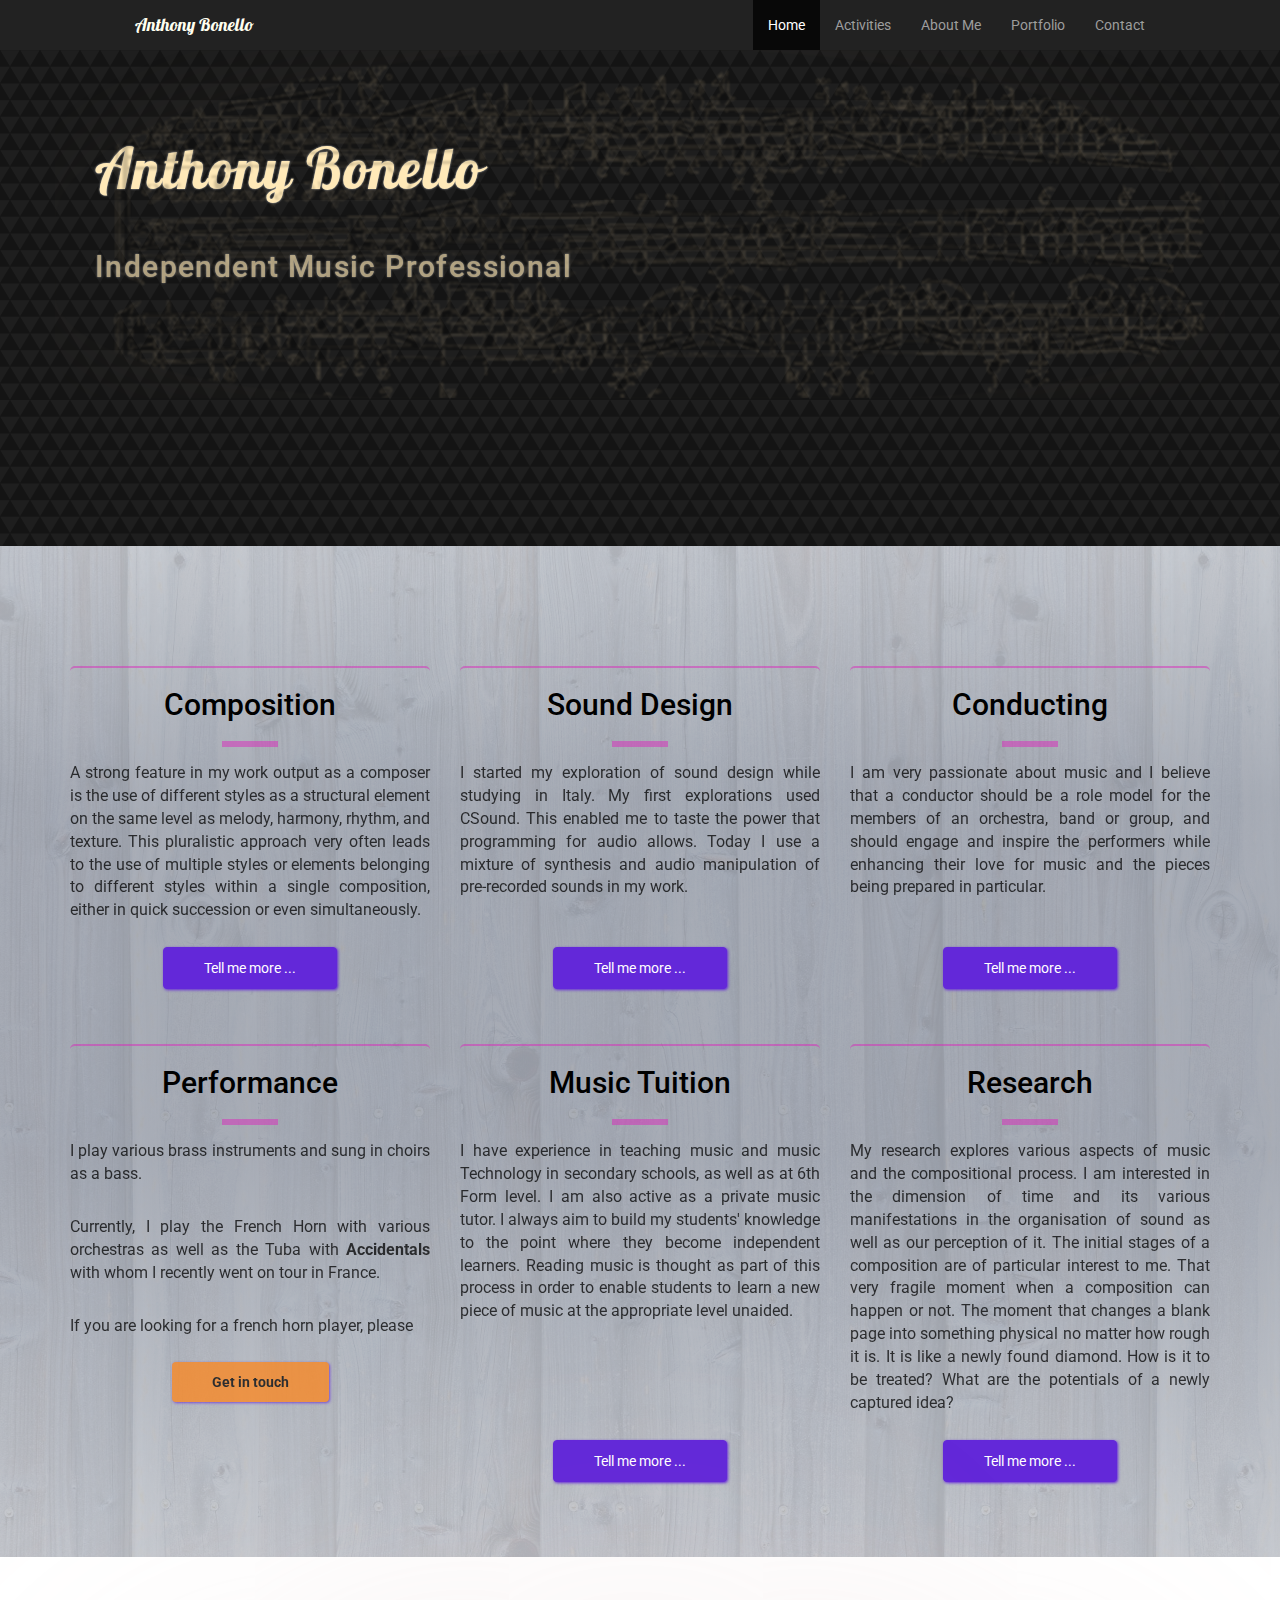
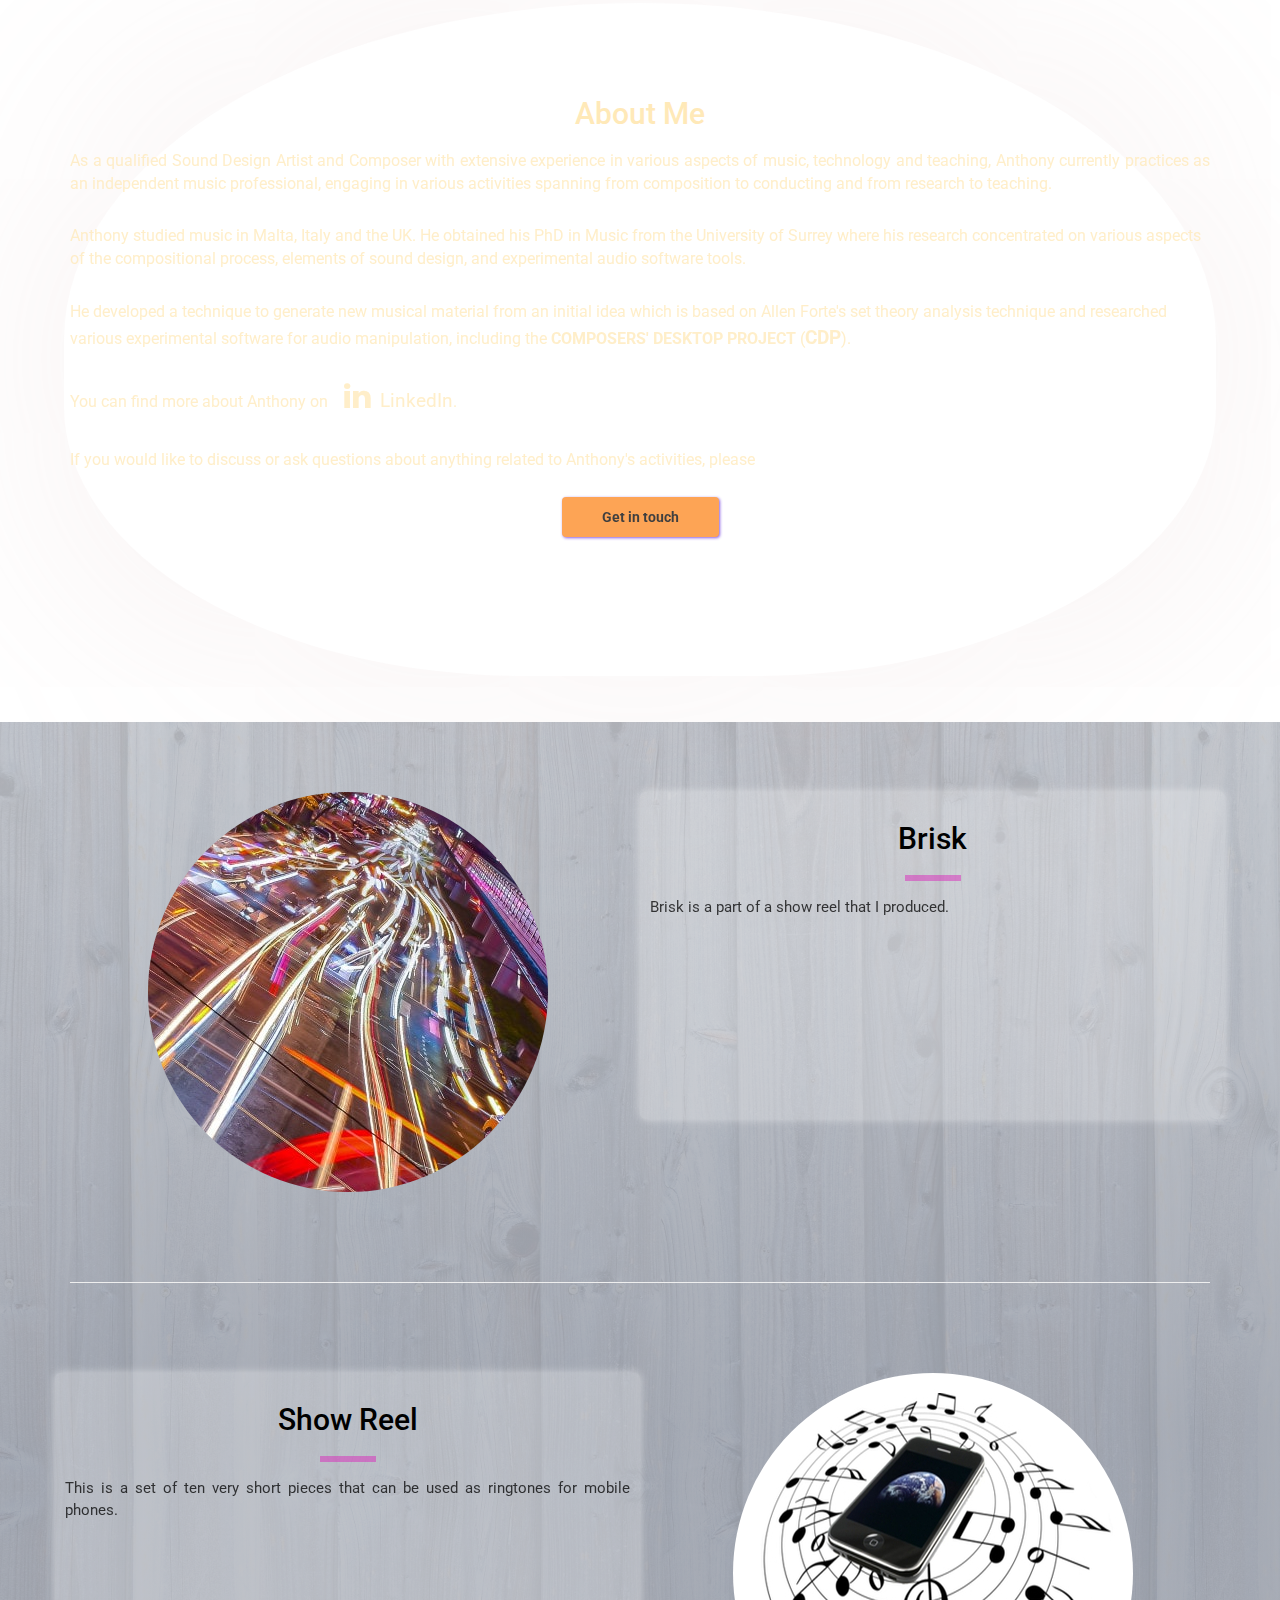
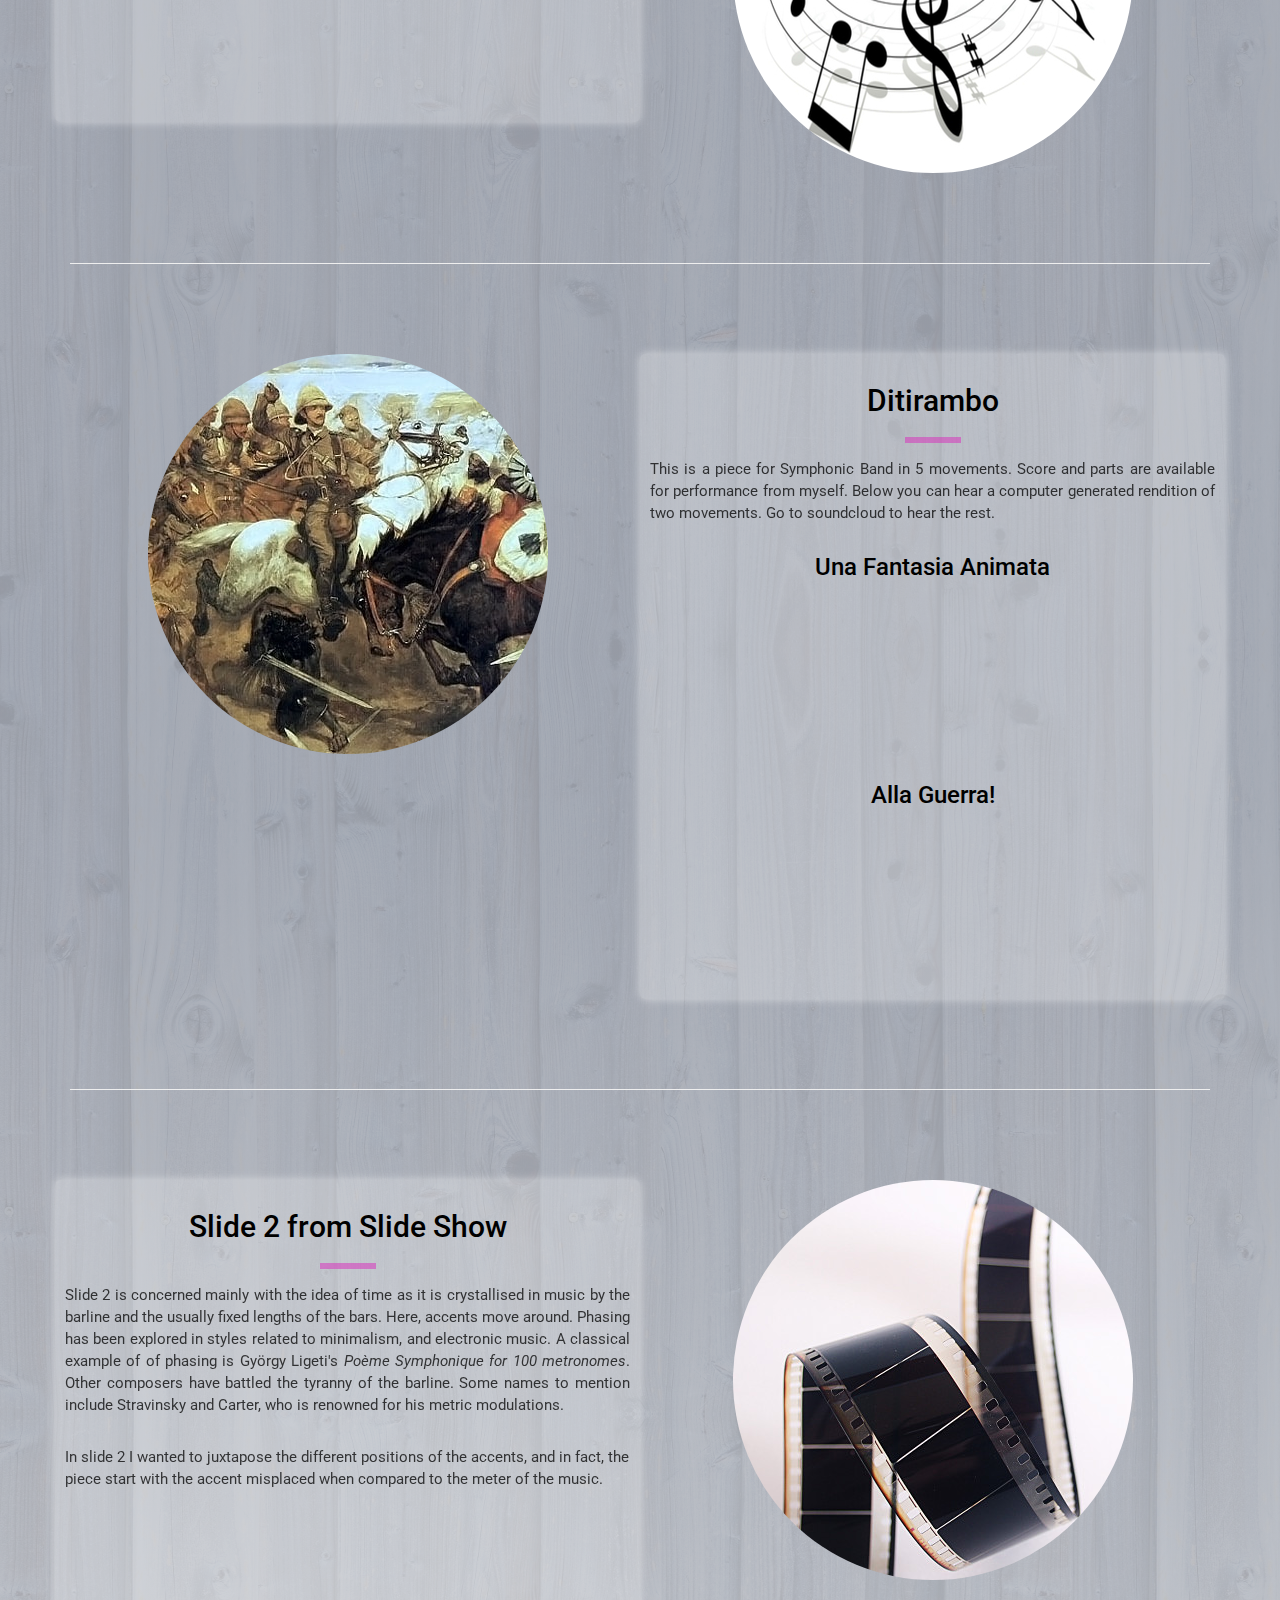
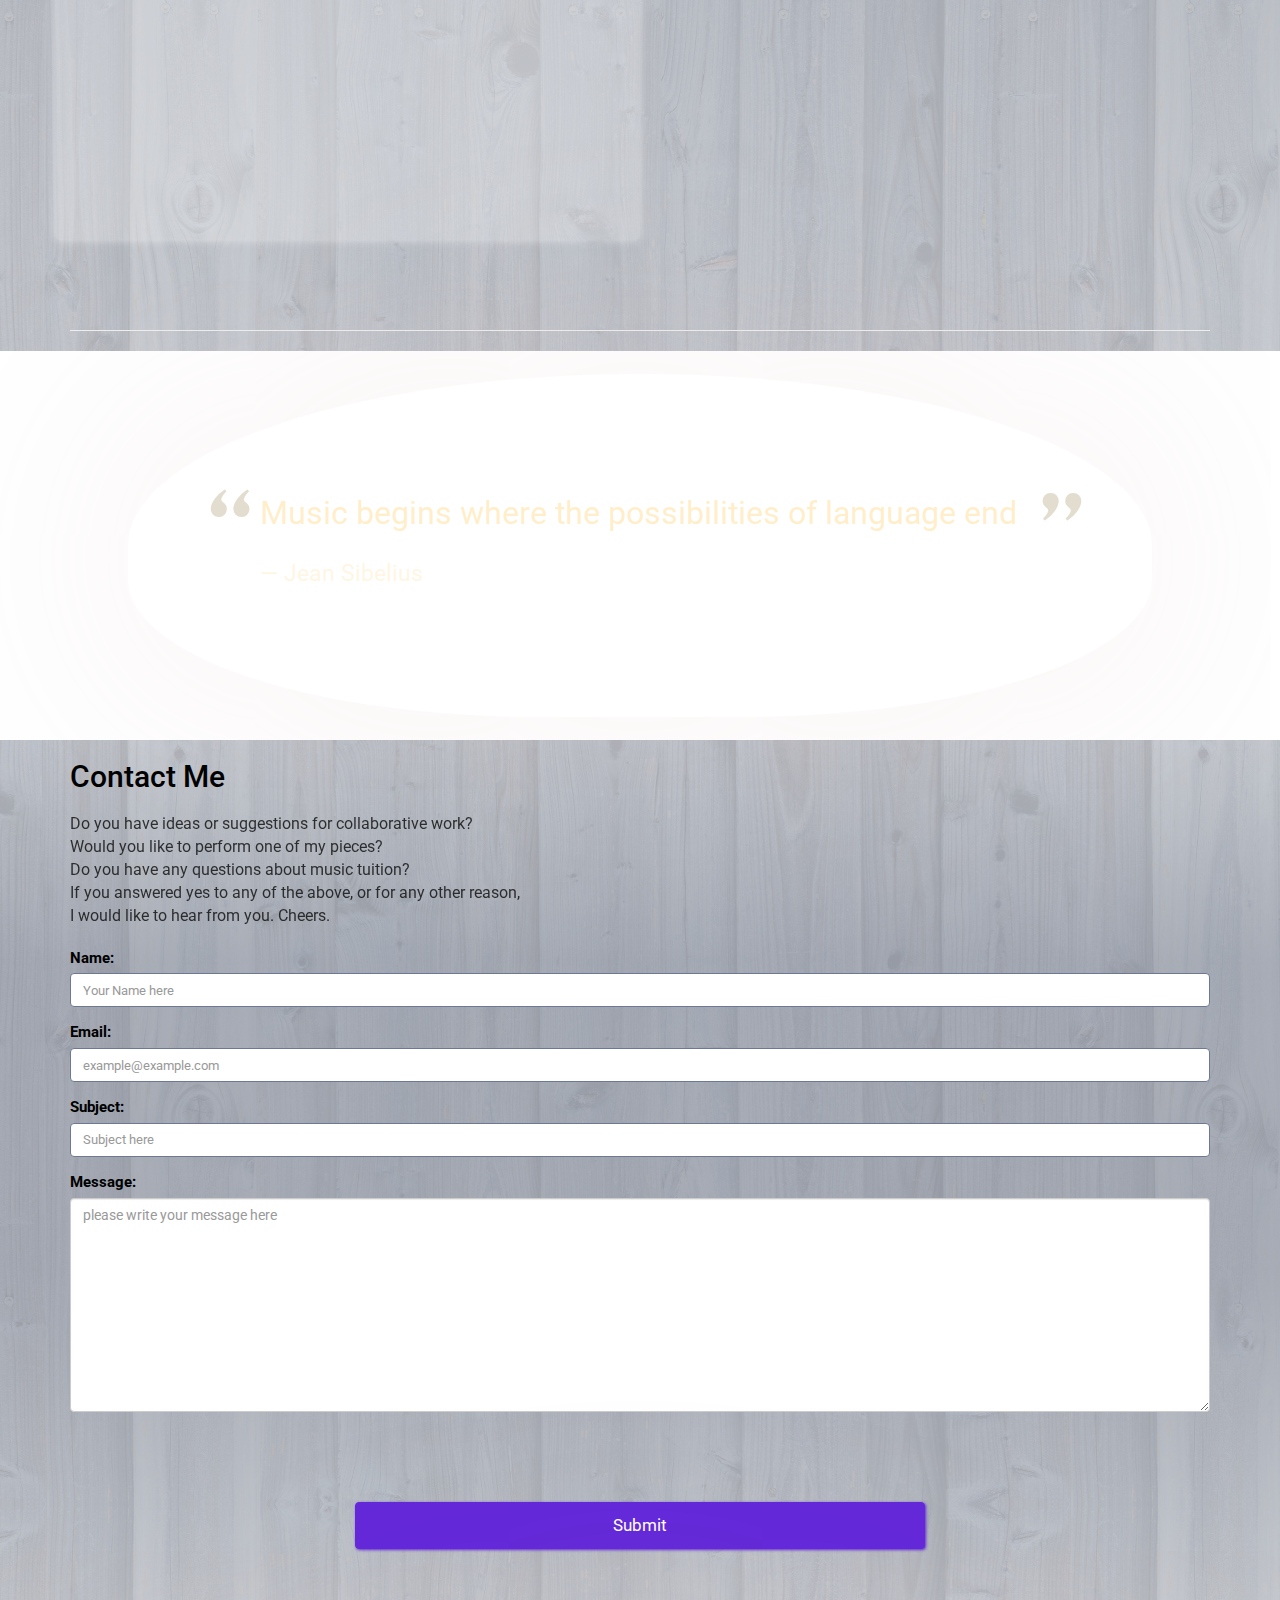
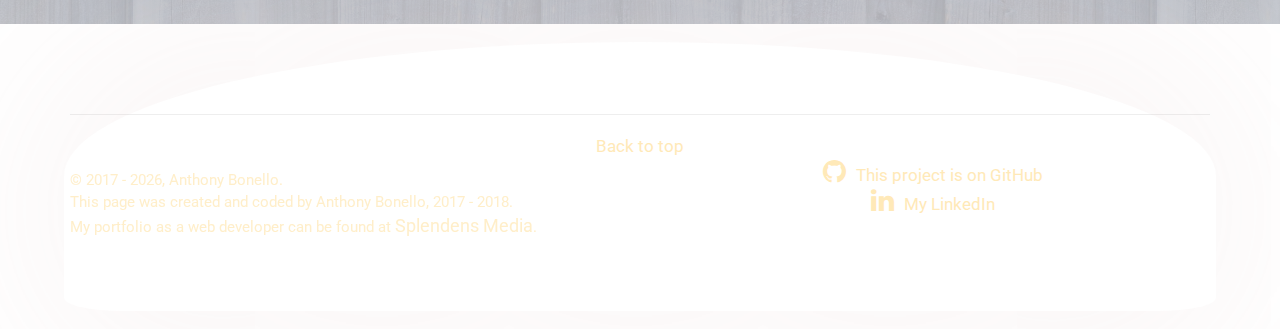
==== commit c28ad374: "Fix tag spelling" ====
--- a/index.html
+++ b/index.html
@@ -46,70 +46,70 @@
         <div class="container">
             <section class="row flex-container">
                 <article class="col-sm-6 col-md-4 card" id="card-composition">
-                    <dev>
+                    <div>
                         <h2 class="text-center activity">Composition</h2>
                         <span class="decorator"></span>
                         <p class="text-justify">
                             A strong feature in my work output as a composer is the use of different styles as a structural element on the same level as melody, harmony, rhythm, and texture. This pluralistic approach very often leads to the use of multiple styles or elements belonging to different styles within a single composition, either in quick succession or even simultaneously.
                         </p>
-                    </dev>
-                    <dev class="activityBtn">
+                    </div>
+                    <div class="activityBtn">
                         <a href="#composition" class="btn scroll" id="btn-composition">Tell me more ...</a>
-                    </dev>
+                    </div>
                 </article>
                 <article class="col-sm-6 col-md-4 card" id="card-soundDesign">
-                    <dev>
+                    <div>
                         <h2 class="text-center activity">Sound Design</h2>
                         <span class="decorator"></span>
                         <p class="text-justify">
                             I started my exploration of sound design while studying in Italy. My first explorations used CSound. This enabled me to taste the power that programming for audio allows. Today I use a mixture of synthesis and audio manipulation of pre-recorded sounds in my work.
                         </p>
-                    </dev>
-                    <dev class="activityBtn">
+                    </div>
+                    <div class="activityBtn">
                         <a href="#soundDesign" class="btn scroll" id="btn-soundDesign">Tell me more ...</a>
-                    </dev>
+                    </div>
                 </article>
                 <div class="clearfix visible-sm"></div>
                 <article class="col-sm-6 col-md-4 card" id="card-conducting">
-                    <dev>
+                    <div>
                         <h2 class="text-center activity">Conducting</h2>
                         <span class="decorator"></span>
                         <p class="text-justify">
                             I am very passionate about music and I believe that a conductor should be a role model for the members of an orchestra, band or group, and should engage and inspire the performers while enhancing their love for music and the pieces being prepared in particular.
                         </p>
-                    </dev>
-                    <dev class="activityBtn">
+                    </div>
+                    <div class="activityBtn">
                         <a href="#conducting" class="btn scroll" id="btn-conducting">Tell me more ...</a>
-                    </dev>
+                    </div>
                 </article>
                 <div class="clearfix visible-md visible-lg"></div>
                 <article class="col-sm-6 col-md-4 card" id="card-performance">
-                    <dev>
+                    <div>
                         <h2 class="text-center activity">Performance</h2>
                         <span class="decorator"></span>
                         <p class="text-justify">
                             I play various brass instruments and sung in choirs as a bass.</p>
                         <p class="text-justify">   Currently, I play the French Horn with various orchestras as well as the Tuba with <strong>Accidentals</strong> with whom I recently went on tour in France.</p>
                         <p>If you are looking for a french horn player, please <a class=" scroll" href="#contact"><br><button class="btn cta "><strong>Get in touch</strong></button></a></p>
-                    </dev>
-                    <dev class="activityBtn">
-                    </dev>
+                    </div>
+                    <div class="activityBtn">
+                    </div>
                 </article>
                 <div class="clearfix visible-sm"></div>
                 <article class="col-sm-6 col-md-4 card" id="card-musicTuition">
-                    <dev>
+                    <div>
                         <h2 class="text-center activity">Music Tuition</h2>
                         <span class="decorator"></span>
                         <p class="text-justify">
                             I have experience in teaching music and music Technology in secondary schools, as well as at 6th Form level. I am also active as a private music tutor. I always aim to build my students' knowledge to the point where they become independent learners. Reading music is thought as part of this process in order to enable students to learn a new piece of music at the appropriate level unaided.
                         </p>
-                    </dev>
-                    <dev class="activityBtn">
+                    </div>
+                    <div class="activityBtn">
                         <a href="#musicTuition" class="btn scroll" id="btn-musicTuition">Tell me more ...</a>
-                    </dev>
+                    </div>
                 </article>
                 <article class="col-sm-6 col-md-4 card" id="card-research">
-                    <dev>
+                    <div>
                         <h2 class="text-center activity">Research</h2>
                         <span class="decorator"></span>
                         <p class="text-justify">
@@ -117,10 +117,10 @@
                             It is like a newly found diamond. How is it to be treated?
                             What are the potentials of a newly captured idea?
                         </p>
-                    </dev>
-                    <dev class="activityBtn">
+                    </div>
+                    <div class="activityBtn">
                         <a href="#research" class="btn scroll" id="btn-research">Tell me more ...</a>
-                    </dev>
+                    </div>
                 </article>
             </section>
             <!-- Extended information -->
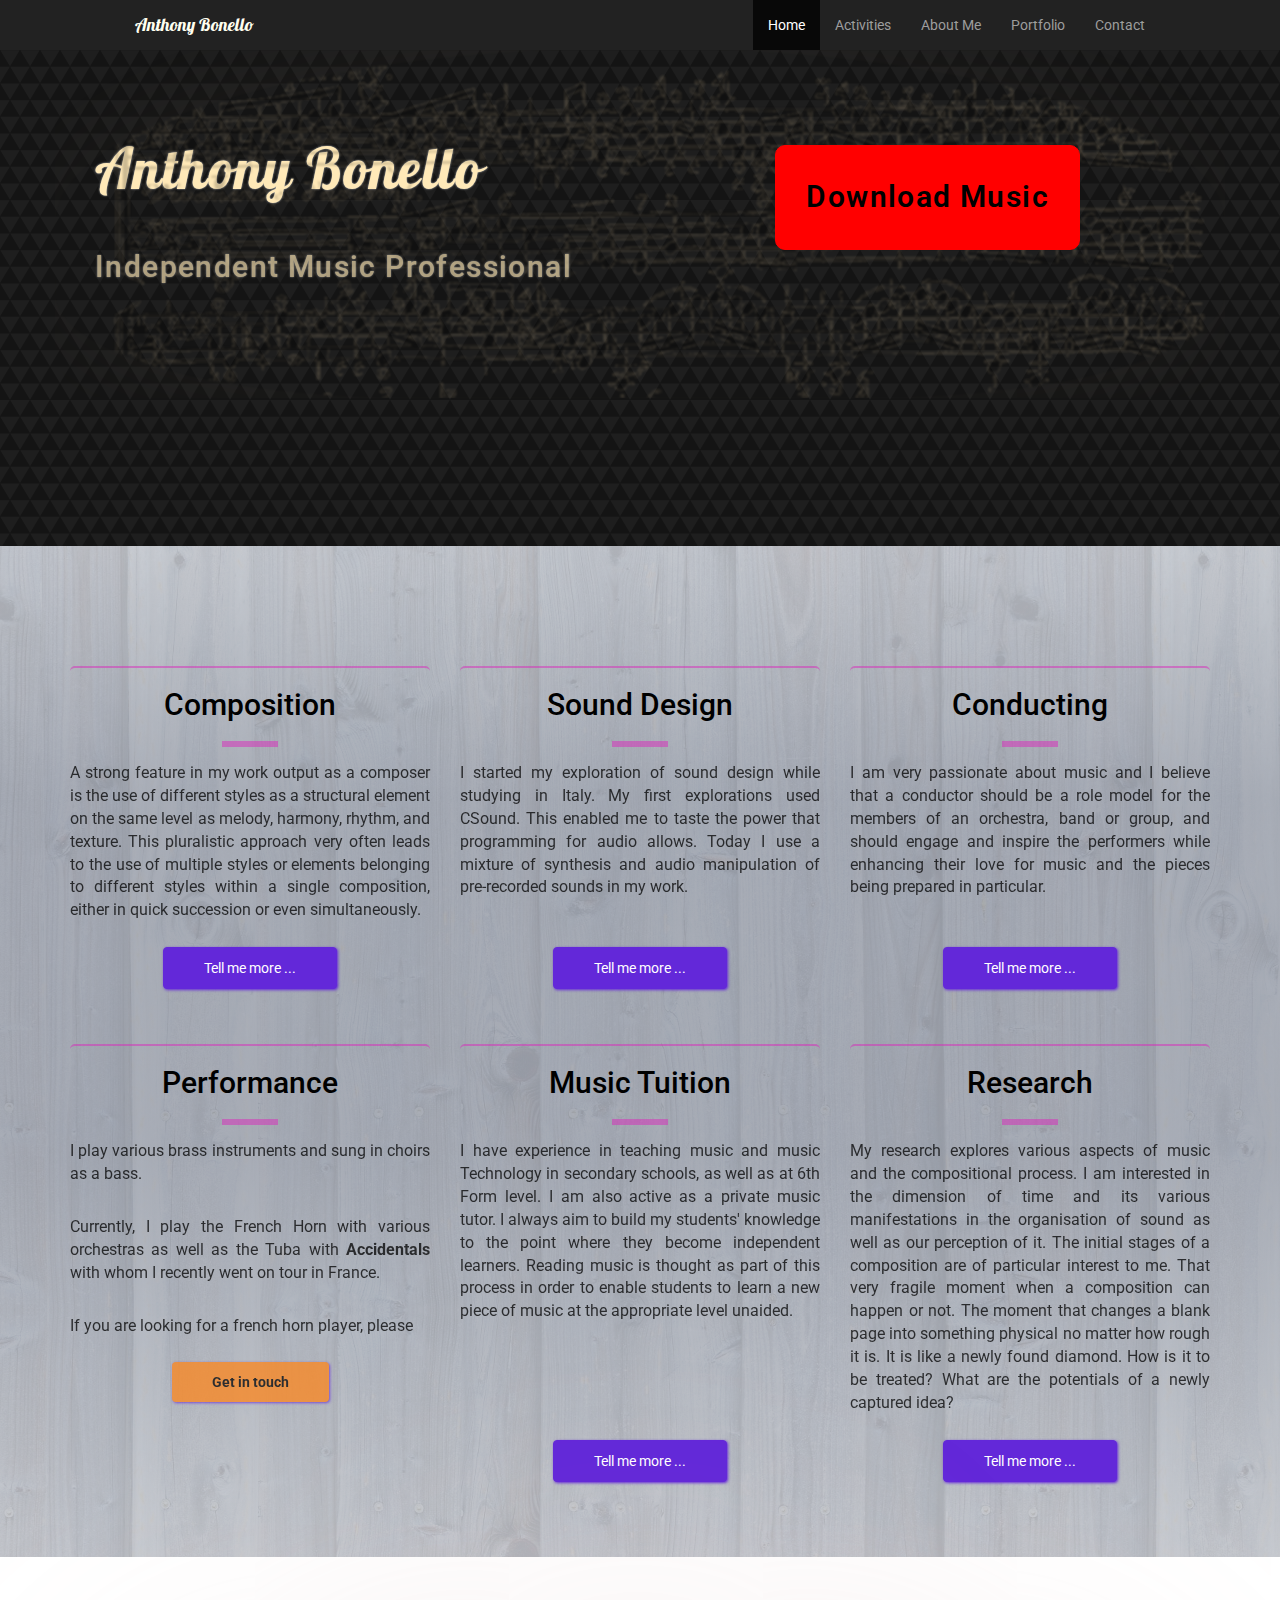
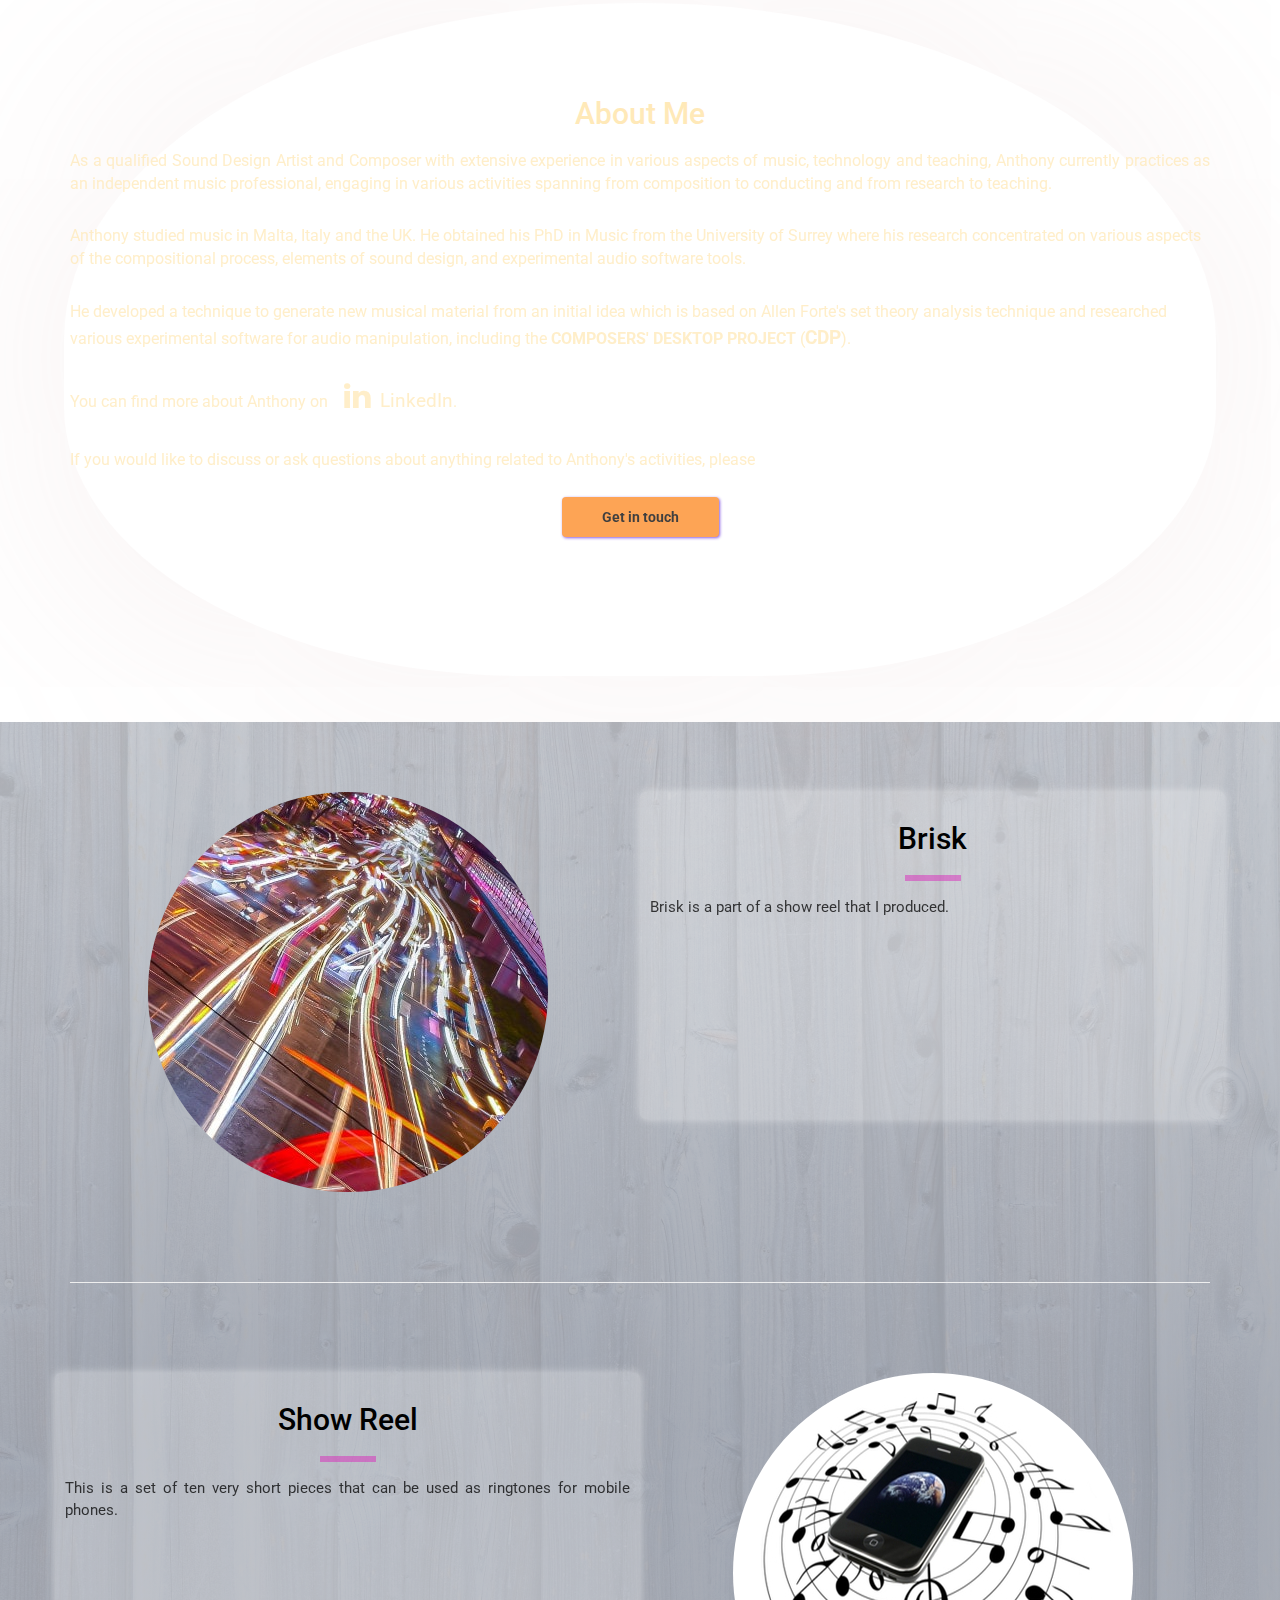
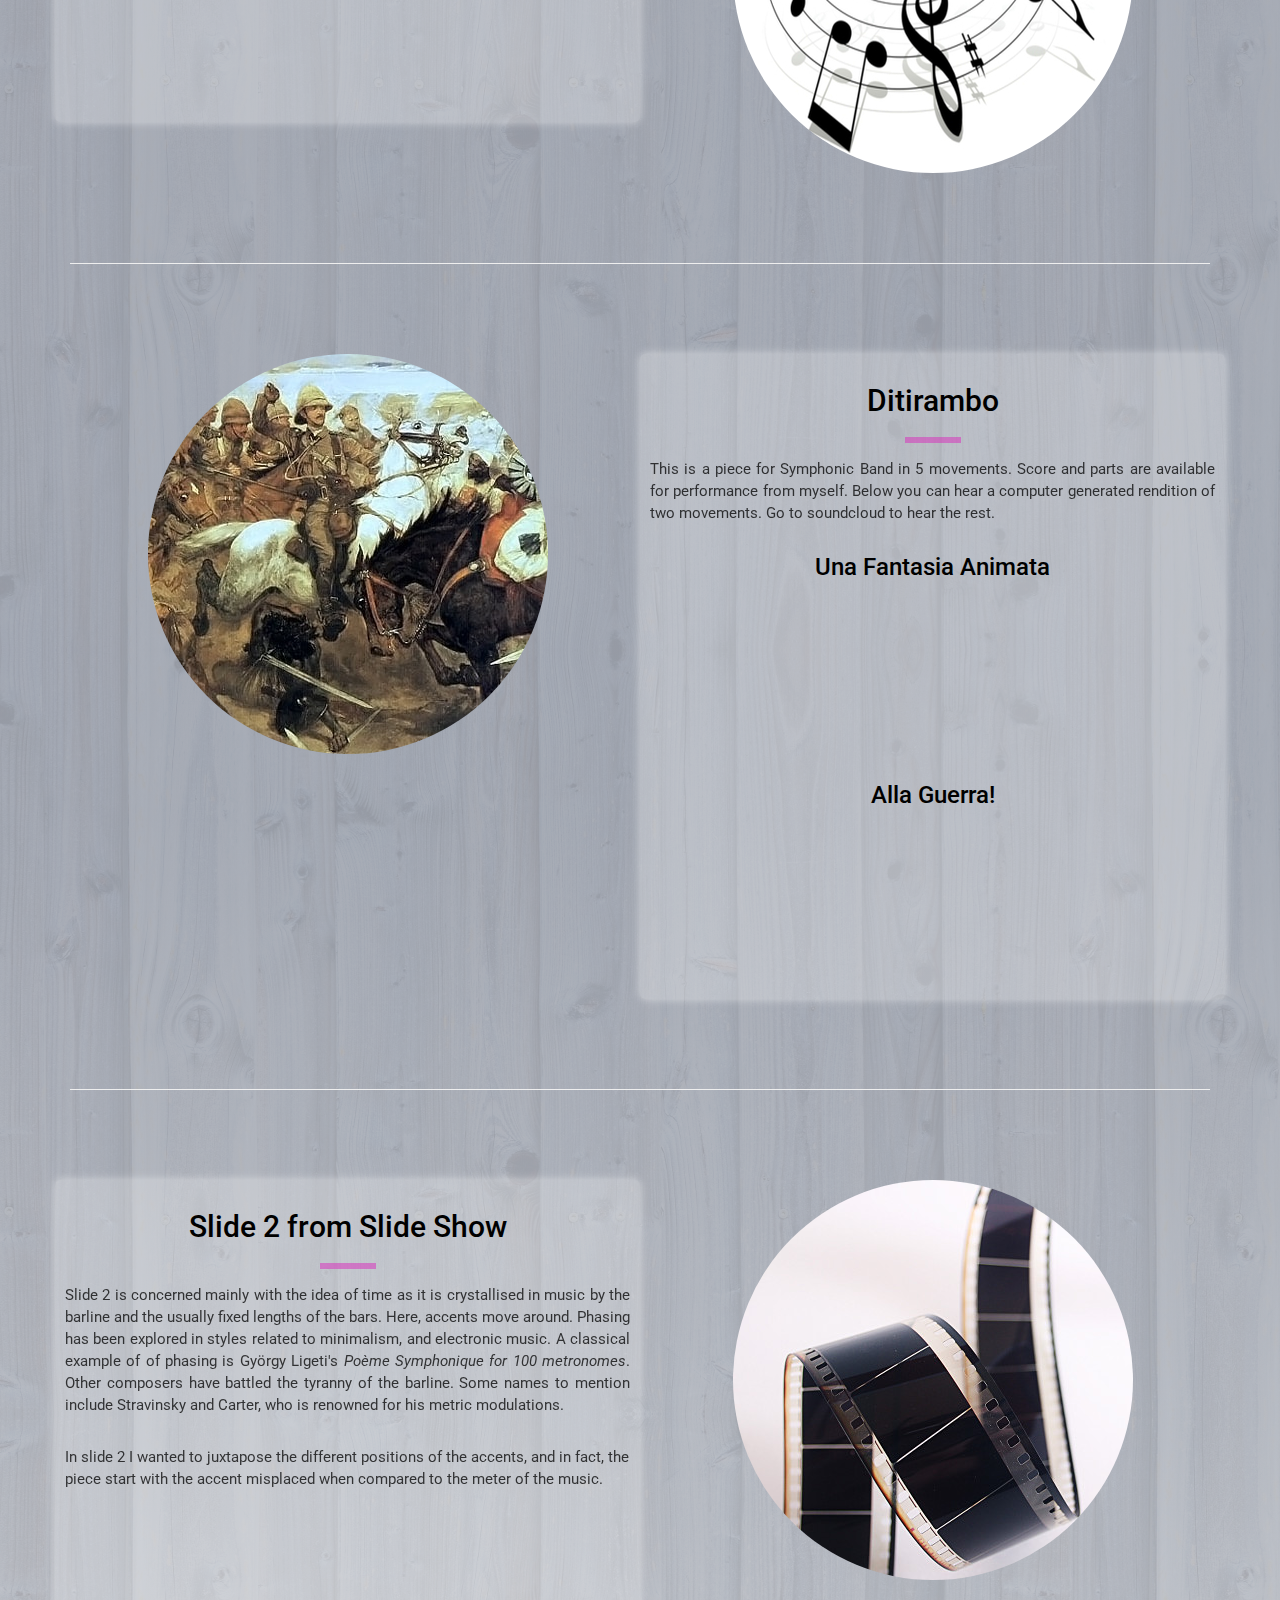
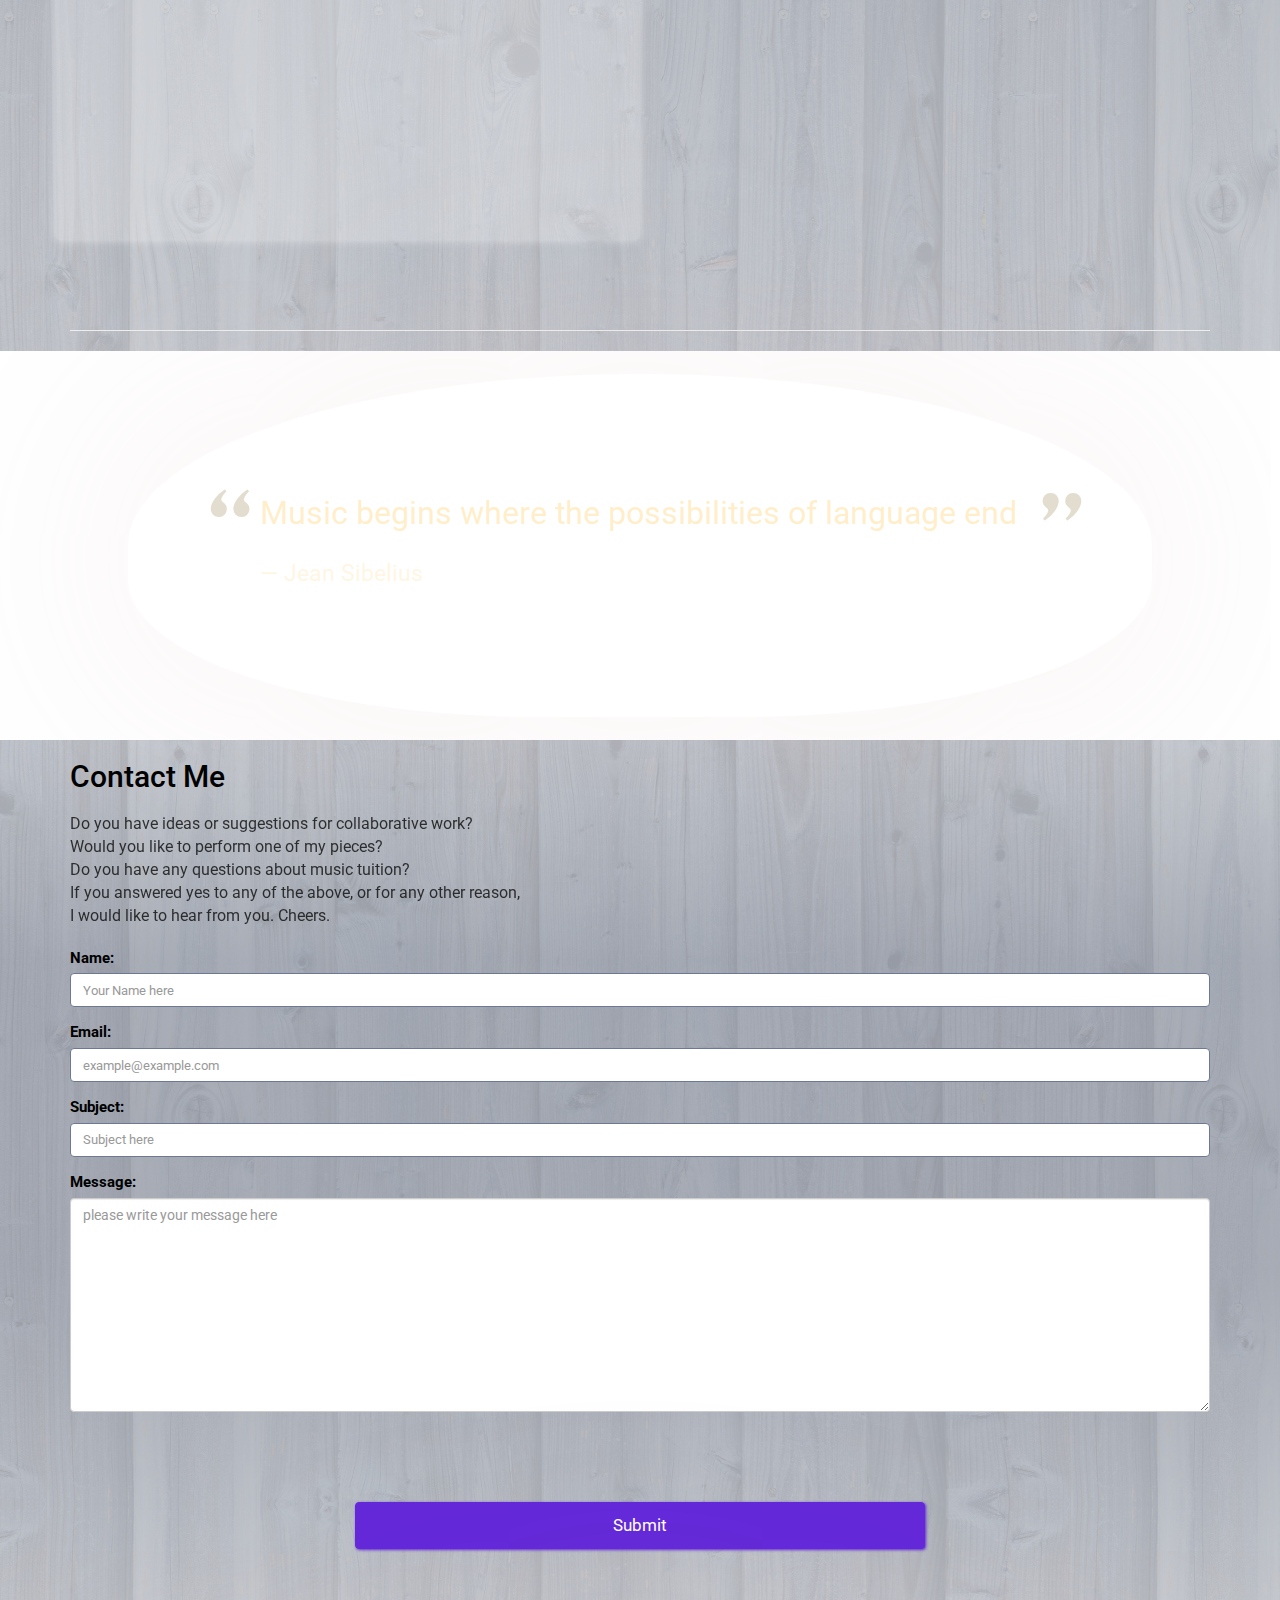
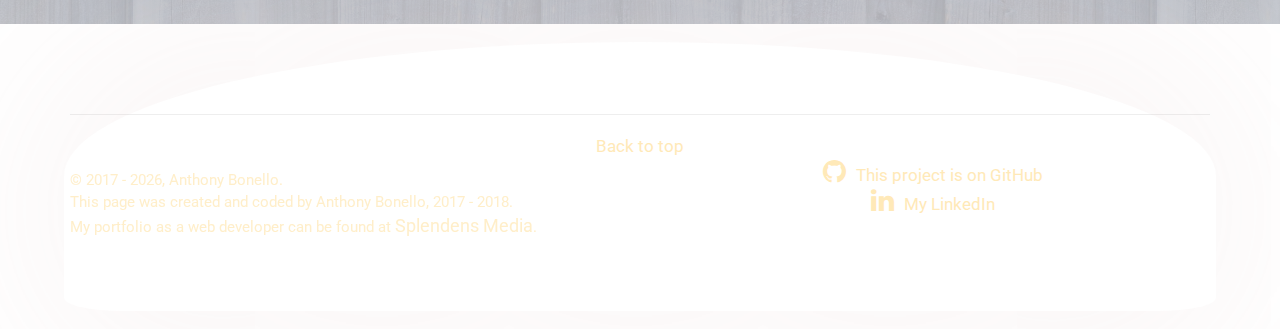
==== commit 31122176: "draft download button for index page." ====
--- a/index.html
+++ b/index.html
@@ -10,6 +10,41 @@
     <link rel="stylesheet" href="https://cdnjs.cloudflare.com/ajax/libs/twitter-bootstrap/3.3.7/css/bootstrap.min.css" />
     <link rel="stylesheet" href="https://stackpath.bootstrapcdn.com/font-awesome/4.7.0/css/font-awesome.min.css">
     <link rel="stylesheet" href="css/style.css">
+    <style>
+        .jumbotron {
+            position: relative;
+        }
+        .downloadBtn {
+            position: absolute;
+            color: black;
+            background: red;
+            border: 1px solid red;
+            border-radius: 10px;
+            left: 20px;
+            right: 20px;
+            bottom: 44px;
+            padding: 20px 0 20px 0;
+            text-align: center;
+            font-size: 30px;
+            font-weight: 600;
+        }
+        @media only screen and (min-width: 600px) {
+            .downloadBtn {
+                /* position: absolute; */
+                /* color: black; */
+                /* background: red; */
+                /* border: 1px solid red; */
+                /* border-radius: 10px; */
+                left: auto;
+                right: 200px;
+                top: 145px;
+                bottom: auto;
+                padding: 30px;
+                /* font-size: 30px;
+                font-weight: 600; */
+            }
+        }
+    </style>
 </head>
 
 <body>
@@ -28,6 +63,7 @@
                     <li class="nav-item"><a class="nav-link scroll" href="#activities" id="activitiesNav">Activities</a></li>
                     <li class="nav-item"><a class="nav-link scroll" href="#bio" id="bioNav">About Me</a></li>
                     <li class="nav-item"><a class="nav-link scroll" href="#portfolio" id="portfolioNav">Portfolio</a></li>
+                    <!-- <li class="nav-item"><a class="nav-link scroll" href="music_download.html" id="downloadNav">Download Music</a></li> -->
                     <li class="nav-item"><a class="nav-link scroll" href="#contact" id="contactNav">Contact</a></li>
                 </ul>
             </div>
@@ -39,6 +75,7 @@
             <h1>Anthony Bonello</h1>
             <h2>Independent Music Professional</h2>
         </div>
+        <a class="downloadBtn" href="music_download.html" id="">Download Music</a>
     </header>
 
     <!-- Activities -->
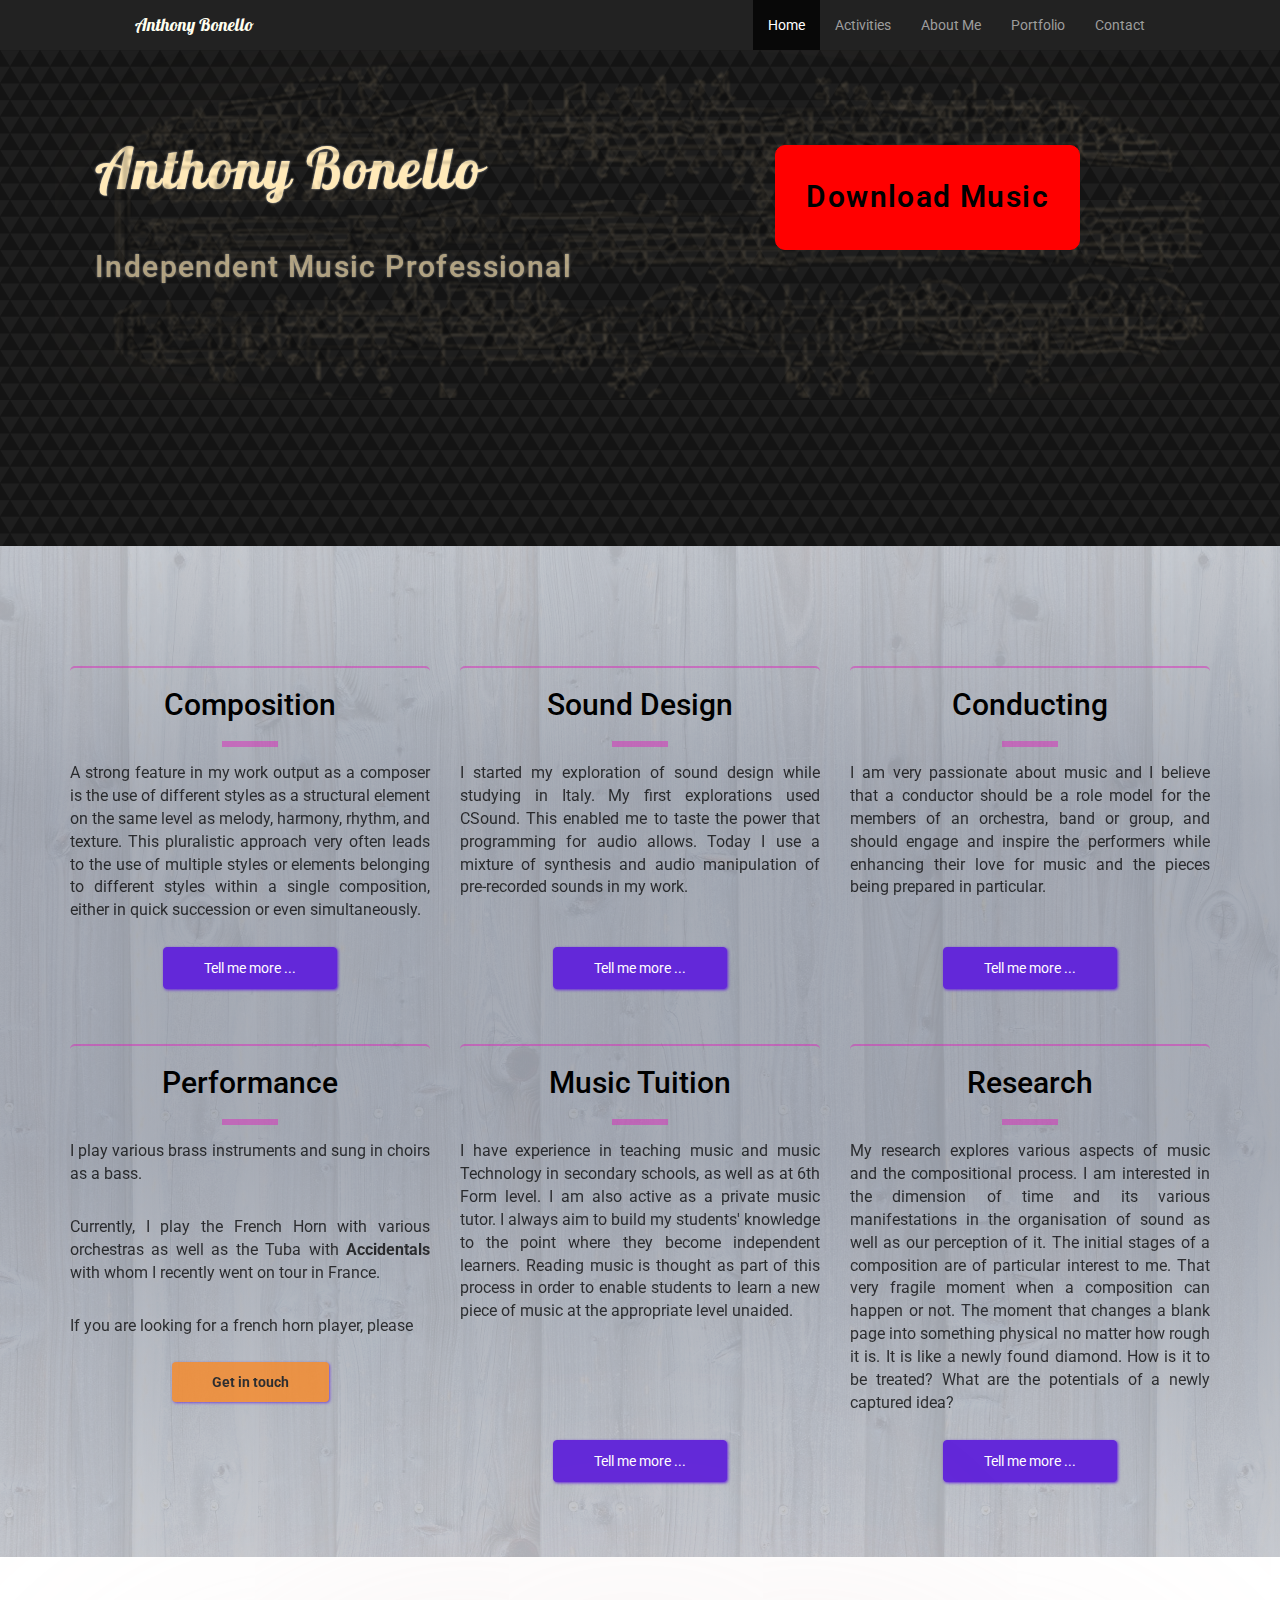
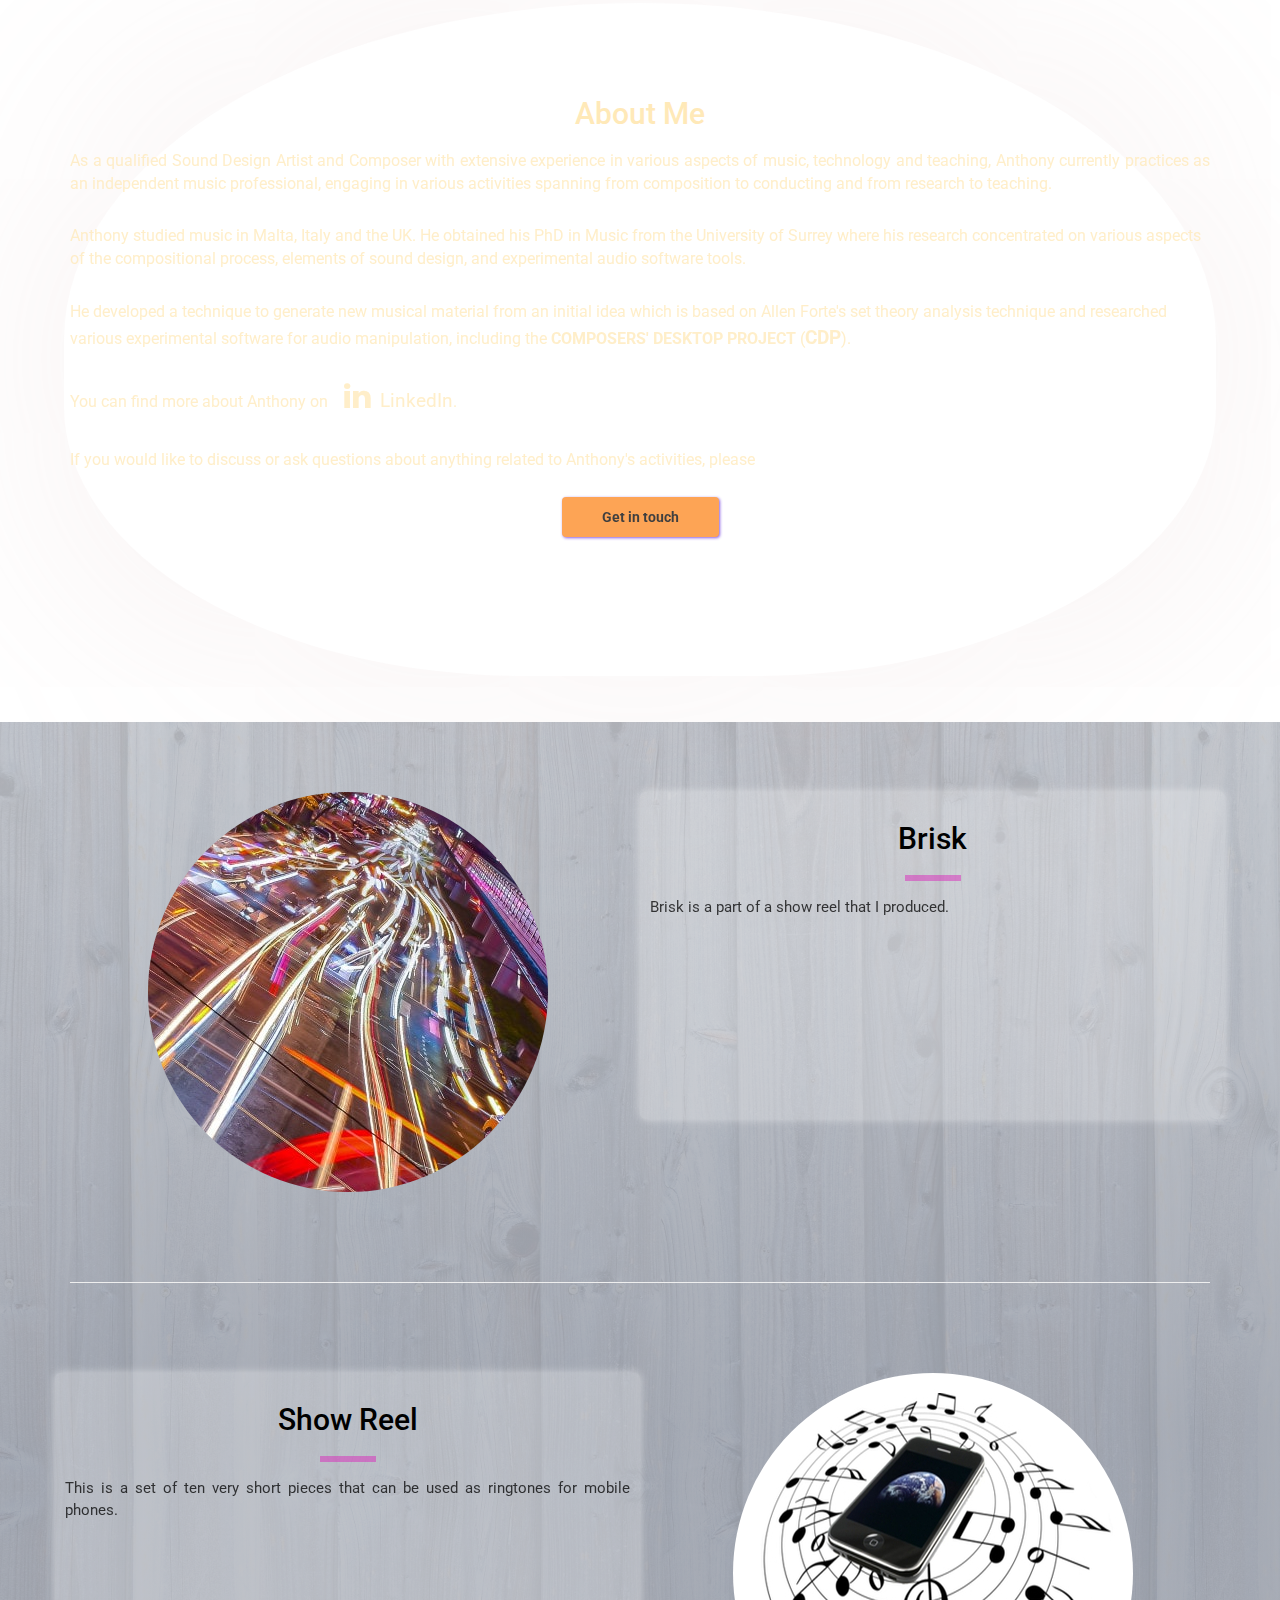
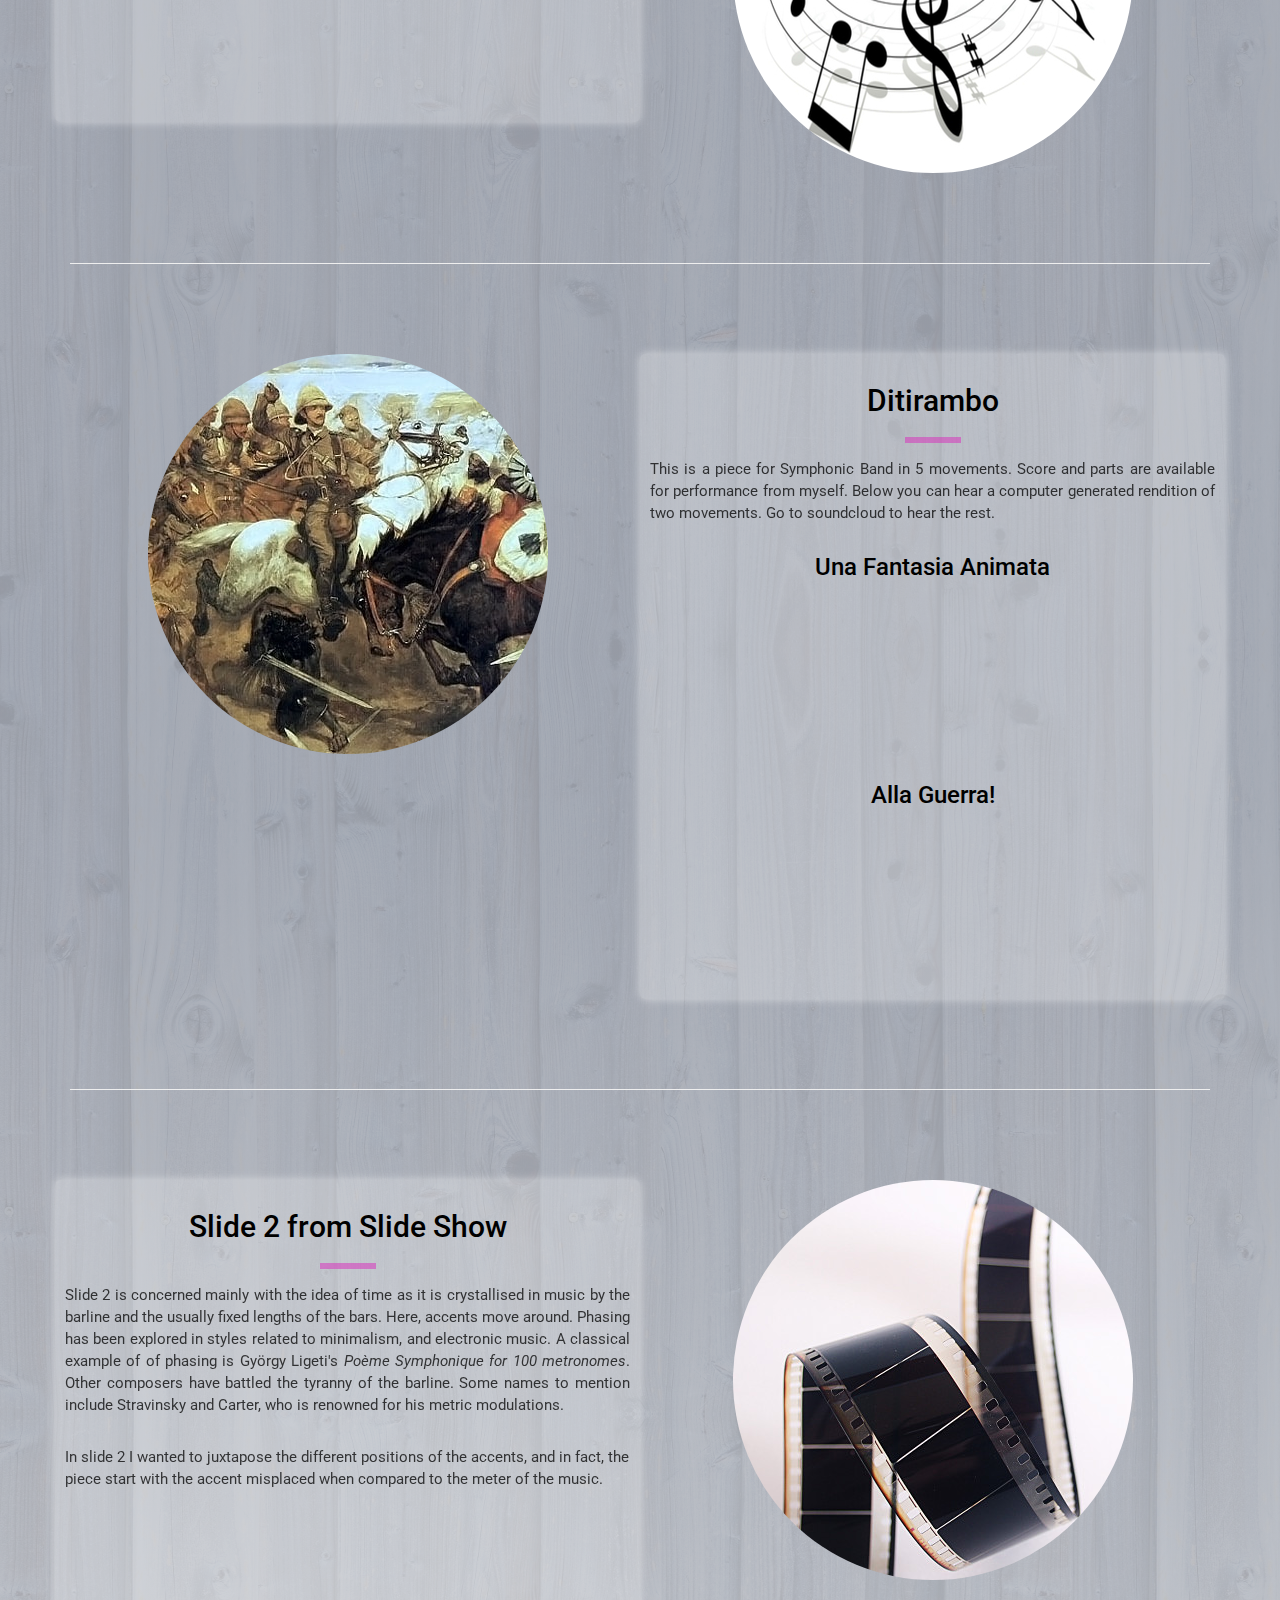
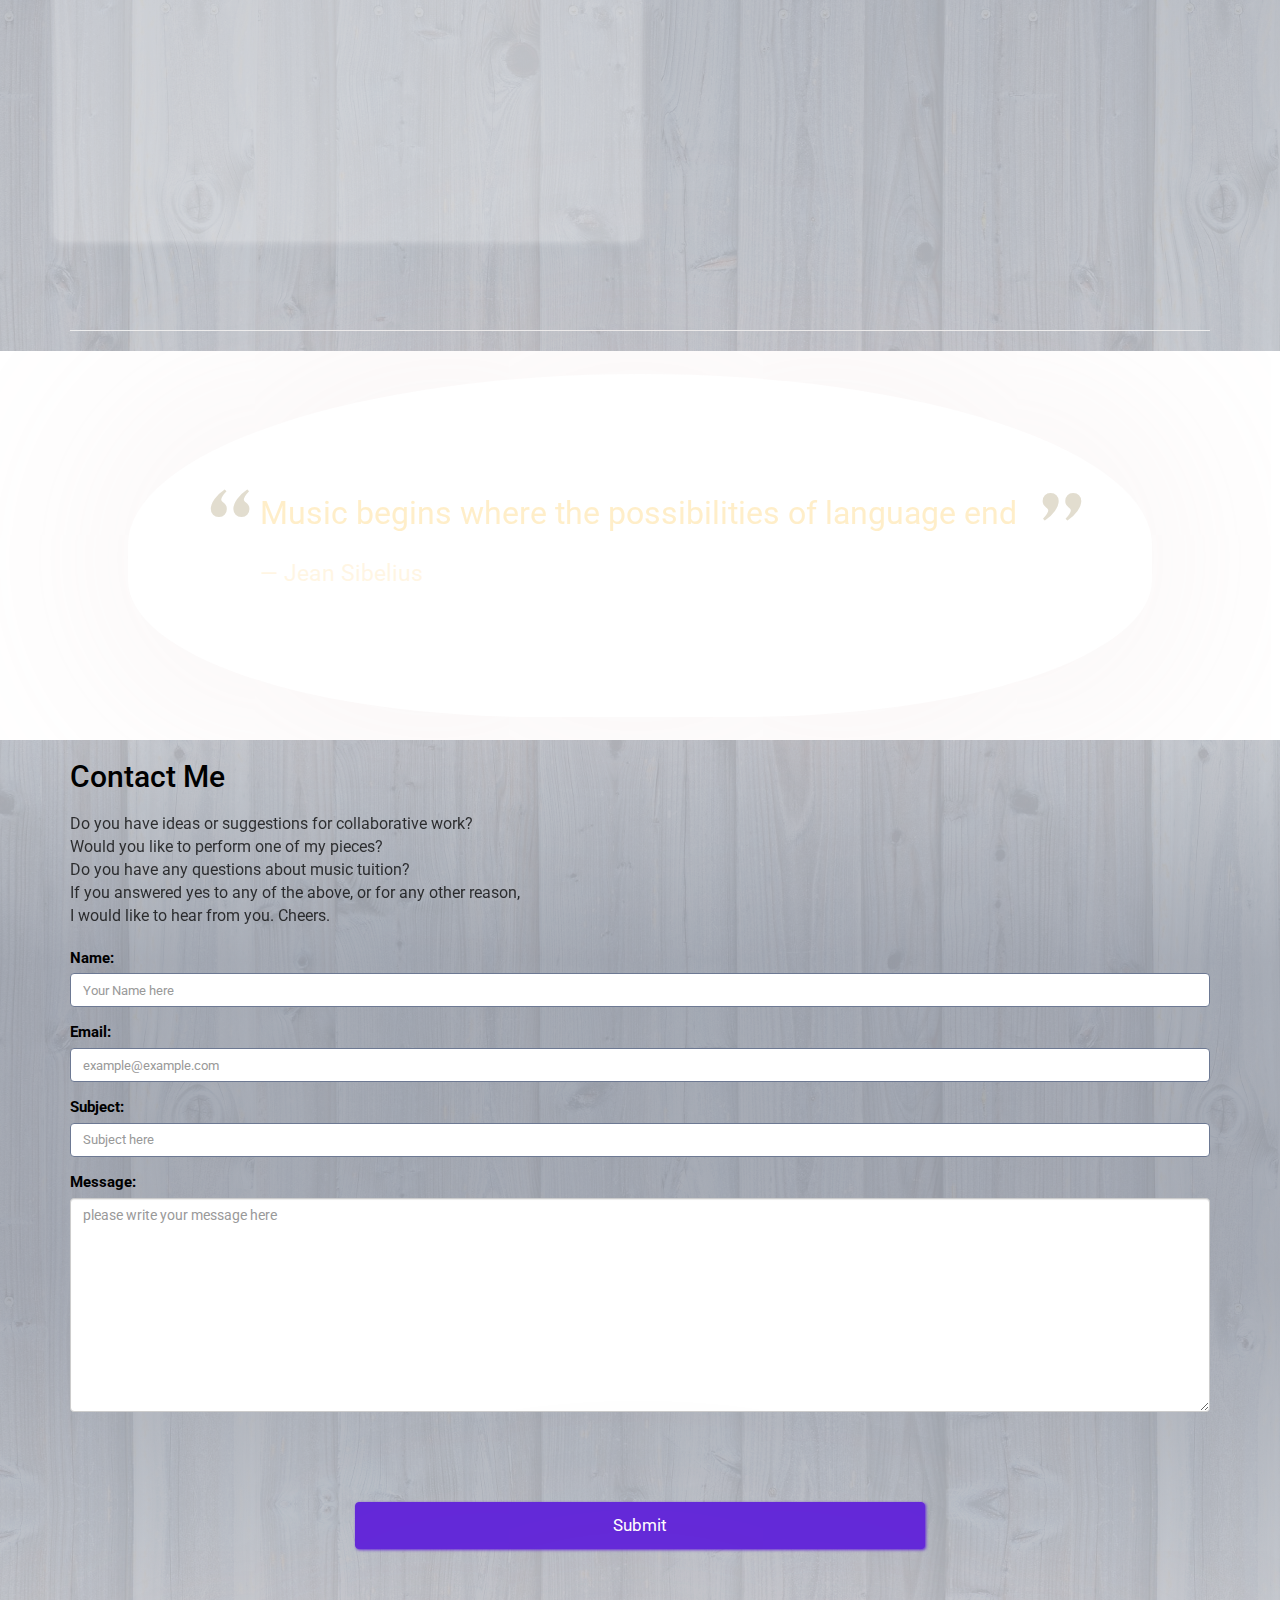
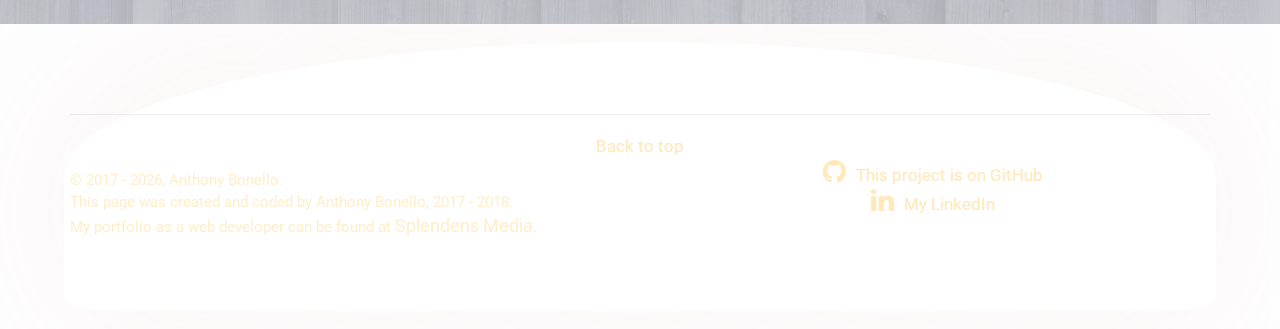
==== commit 692c3a38: "Moved donwload buttons styling to style.css" ====
--- a/index.html
+++ b/index.html
@@ -10,41 +10,6 @@
     <link rel="stylesheet" href="https://cdnjs.cloudflare.com/ajax/libs/twitter-bootstrap/3.3.7/css/bootstrap.min.css" />
     <link rel="stylesheet" href="https://stackpath.bootstrapcdn.com/font-awesome/4.7.0/css/font-awesome.min.css">
     <link rel="stylesheet" href="css/style.css">
-    <style>
-        .jumbotron {
-            position: relative;
-        }
-        .downloadBtn {
-            position: absolute;
-            color: black;
-            background: red;
-            border: 1px solid red;
-            border-radius: 10px;
-            left: 20px;
-            right: 20px;
-            bottom: 44px;
-            padding: 20px 0 20px 0;
-            text-align: center;
-            font-size: 30px;
-            font-weight: 600;
-        }
-        @media only screen and (min-width: 600px) {
-            .downloadBtn {
-                /* position: absolute; */
-                /* color: black; */
-                /* background: red; */
-                /* border: 1px solid red; */
-                /* border-radius: 10px; */
-                left: auto;
-                right: 200px;
-                top: 145px;
-                bottom: auto;
-                padding: 30px;
-                /* font-size: 30px;
-                font-weight: 600; */
-            }
-        }
-    </style>
 </head>
 
 <body>
@@ -54,6 +19,7 @@
             <div class="navbar-brand">
                 <a class="scroll" href="#home" id="home1">Anthony Bonello</a>
             </div>
+            <a class="navDownloadBtn hideDownloadBtn" href="music_download.html" id="downloadBtnID"><i class="fa fa-download" aria-hidden="true"></i><span class="btnTextHide"> Download</span></a>
             <button class="navbar-toggle" data-toggle="collapse" data-target=".navHeaderCollapse" id="btn-menu" aria-controls="navbarResponsive" aria-expanded="false" aria-label="Toggle navigation">
                 Menu
             </button>
@@ -63,7 +29,6 @@
                     <li class="nav-item"><a class="nav-link scroll" href="#activities" id="activitiesNav">Activities</a></li>
                     <li class="nav-item"><a class="nav-link scroll" href="#bio" id="bioNav">About Me</a></li>
                     <li class="nav-item"><a class="nav-link scroll" href="#portfolio" id="portfolioNav">Portfolio</a></li>
-                    <!-- <li class="nav-item"><a class="nav-link scroll" href="music_download.html" id="downloadNav">Download Music</a></li> -->
                     <li class="nav-item"><a class="nav-link scroll" href="#contact" id="contactNav">Contact</a></li>
                 </ul>
             </div>
--- a/css/style.css
+++ b/css/style.css
@@ -1,492 +1,603 @@
 body {
-    font-family: 'Roboto', sans-serif;
+  font-family: "Roboto", sans-serif;
 }
 
 /* Backgrounds */
 .bgColor1 {
-    /* Permalink - use to edit and share this gradient: http://colorzilla.com/gradient-editor/#50596d+0,50596d+100,50596d+100&0.31+0,0.49+15,0.49+87,0.31+100 */
-    background: -moz-linear-gradient(top, rgba(80,89,109,0.31) 0%, rgba(80,89,109,0.49) 25%, rgba(80,89,109,0.49) 60%, rgba(80,89,109,0.31) 100%); /* FF3.6-15 */
-    background: -webkit-linear-gradient(top, rgba(80,89,109,0.31) 0%,rgba(80,89,109,0.49) 25%,rgba(80,89,109,0.49) 60%,rgba(80,89,109,0.31) 100%); /* Chrome10-25,Safari5.1-6 */
-    background: linear-gradient(to bottom, rgba(80,89,109,0.31) 0%,rgba(80,89,109,0.49) 25%,rgba(80,89,109,0.49) 60%,rgba(80,89,109,0.31) 100%); /* W3C, IE10+, FF16+, Chrome26+, Opera12+, Safari7+ */
-    filter: progid:DXImageTransform.Microsoft.gradient( startColorstr='#4f50596d', endColorstr='#4f50596d',GradientType=0 ); /* IE6-9 */
-    position: relative;
+  /* Permalink - use to edit and share this gradient: http://colorzilla.com/gradient-editor/#50596d+0,50596d+100,50596d+100&0.31+0,0.49+15,0.49+87,0.31+100 */
+  background: -moz-linear-gradient(
+    top,
+    rgba(80, 89, 109, 0.31) 0%,
+    rgba(80, 89, 109, 0.49) 25%,
+    rgba(80, 89, 109, 0.49) 60%,
+    rgba(80, 89, 109, 0.31) 100%
+  ); /* FF3.6-15 */
+  background: -webkit-linear-gradient(
+    top,
+    rgba(80, 89, 109, 0.31) 0%,
+    rgba(80, 89, 109, 0.49) 25%,
+    rgba(80, 89, 109, 0.49) 60%,
+    rgba(80, 89, 109, 0.31) 100%
+  ); /* Chrome10-25,Safari5.1-6 */
+  background: linear-gradient(
+    to bottom,
+    rgba(80, 89, 109, 0.31) 0%,
+    rgba(80, 89, 109, 0.49) 25%,
+    rgba(80, 89, 109, 0.49) 60%,
+    rgba(80, 89, 109, 0.31) 100%
+  ); /* W3C, IE10+, FF16+, Chrome26+, Opera12+, Safari7+ */
+  filter: progid:DXImageTransform.Microsoft.gradient( startColorstr='#4f50596d', endColorstr='#4f50596d',GradientType=0 ); /* IE6-9 */
+  position: relative;
+  /* only for download page */
+  overflow: hidden;
 }
 .bgColor1::before {
-    content:'';
-    position: absolute;
-    top:0;
-    left:0;
-    width: 100%;
-    height: 100%;
-    background: linear-gradient(to bottom, rgba(80,89,109,0.31) 0%,rgba(80,89,109,0.49) 25%,rgba(80,89,109,0.49) 60%,rgba(80,89,109,0.31) 100%), url("../img/background-board-construction-269035-Repeating-small-min.jpg") repeat top;
-    background-blend-mode: color-dodge;
-    filter: opacity(0.15);
-    z-index: -1;
+  content: "";
+  position: absolute;
+  top: 0;
+  left: 0;
+  width: 100%;
+  height: 100%;
+  background: linear-gradient(
+      to bottom,
+      rgba(80, 89, 109, 0.31) 0%,
+      rgba(80, 89, 109, 0.49) 25%,
+      rgba(80, 89, 109, 0.49) 60%,
+      rgba(80, 89, 109, 0.31) 100%
+    ),
+    url("../img/background-board-construction-269035-Repeating-small-min.jpg")
+      repeat top;
+  background-blend-mode: color-dodge;
+  filter: opacity(0.15);
+  z-index: -1;
+  /* only for download page */
+  min-height: 2000px;
 }
 
 .bgColor2 {
-    background-image: url('../img/dark-triangles.png');
-    background-attachment: fixed;
-}
-
+  background-image: url("../img/dark-triangles.png");
+  background-attachment: fixed;
+}
 
 /* Secondary CTA Buttons */
 .btn {
-    background-color:  #6328d9;
-    border-color: #6328d9;
-    box-shadow: 1px 1px 3px #6328d9;
-    color: white;
-    margin: 5px auto;
-    transition: 0.2s;
-    padding: 10px 40px;
+  background-color: #6328d9;
+  border-color: #6328d9;
+  box-shadow: 1px 1px 3px #6328d9;
+  color: white;
+  margin: 5px auto;
+  transition: 0.2s;
+  padding: 10px 40px;
 }
 
 .btn:active,
 .btn:hover,
-.btn:focus { 
-    background-color:  #d928bc;
-    border-color: #d928bc;
-    box-shadow: 1px 1px 3px #d928bc;
-    color: black;
-    text-transform: capitalize;
-    opacity: 0.8;
+.btn:focus {
+  background-color: #d928bc;
+  border-color: #d928bc;
+  box-shadow: 1px 1px 3px #d928bc;
+  color: black;
+  text-transform: capitalize;
+  opacity: 0.8;
 }
 
 /* Primary CTA button */
 .cta {
-    background-color: #fd861d;
-    border: none;
-    color: black;
-    opacity: 1;
-    margin: 25px auto;
-    display:block;
+  background-color: #fd861d;
+  border: none;
+  color: black;
+  opacity: 1;
+  margin: 25px auto;
+  display: block;
 }
 
 .cta:hover,
 .cta:focus {
-    padding: 10px 15px;
-    background-color: #fd861d;
-    border: none;
-    border-radius: 7px;
-    color: black;
-    letter-spacing: 2px;
-    font-size: 1.3em;
-    opacity: 1;
-    box-shadow: 1px 1px 3px #6328d9;
-}    
+  padding: 10px 15px;
+  background-color: #fd861d;
+  border: none;
+  border-radius: 7px;
+  color: black;
+  letter-spacing: 2px;
+  font-size: 1.3em;
+  opacity: 1;
+  box-shadow: 1px 1px 3px #6328d9;
+}
 
 /* colors and general styling */
 a:hover {
-    text-decoration: none;
+  text-decoration: none;
 }
 
 .padding {
-    padding: 70px 0;
+  padding: 70px 0;
 }
 
 .section {
-    font-size: 1.04em;
+  font-size: 1.04em;
 }
 
 .textColor1 {
-    color: rgb(0, 0, 0);
+  color: rgb(0, 0, 0);
 }
 
 .textColor2 {
-    color: rgb(255, 233, 184);
+  color: rgb(255, 233, 184);
 }
 
 p {
-    padding: 10px 0;
-    opacity: 0.75;
-    font-size: 1.1em;
+  padding: 10px 0;
+  opacity: 0.75;
+  font-size: 1.1em;
 }
 
 .top-paragraph {
-    font-weight: 800;
-    font-size: 1.15em;
-}
-
+  font-weight: 800;
+  font-size: 1.15em;
+}
 
 /* nav */
 .navbar-fixed-top {
-    color: ivory;
+  color: ivory;
 }
 
 .navbar-fixed-top a {
-    text-decoration: none;
-    color: ivory;
-}
-
-.navbar-brand>a {
-    margin-left: 0px;
-    font-family: 'Lobster', cursive;
-    transition: 0.5s;
-}
-
-.navbar-brand>a:hover {
-    color:red;
-    filter: hue-rotate(-50deg);
-    font-size: 1.2em;
+  text-decoration: none;
+  color: ivory;
+}
+
+.navbar-brand > a {
+  margin-left: 0px;
+  font-family: "Lobster", cursive;
+  transition: 0.5s;
+}
+
+.navbar-brand > a:hover {
+  color: red;
+  filter: hue-rotate(-50deg);
+  font-size: 1.2em;
+}
+.navbar-inverse .navbar-nav>li>a:focus,
+.navbar-inverse .navbar-nav>li>a:hover {
+    color: #000;
+    background-color: #9d9d9d;
 }
 
 @media only screen and (min-width: 768px) {
-    .navbar-brand {
-        margin-left: 50px;
-    }
+  .navbar-brand {
+    margin-left: 50px;
+  }
 }
 
 .nav {
-    margin-right: 50px;
+  margin-right: 50px;
 }
 
 /* nav menu button */
 #btn-menu {
-    position: relative;
-    border-radius: 25px;
+  position: relative;
+  border-radius: 25px;
 }
 
 #btn-menu::before {
-    content: '';
-    position: absolute;
-    display: block;
-    top: 0;
-    left: 0;
-    width: 100%;
-    height: 100%;
-    background-color: rgb(136, 117, 128);
-    opacity: 0.5;
-    border-radius: 15px;
-    box-shadow: 0px 0 10px 3px rgb(136, 117, 128);
+  content: "";
+  position: absolute;
+  display: block;
+  top: 0;
+  left: 0;
+  width: 100%;
+  height: 100%;
+  background-color: rgb(136, 117, 128);
+  opacity: 0.5;
+  border-radius: 15px;
+  box-shadow: 0px 0 10px 3px rgb(136, 117, 128);
 }
 
 #btn-menu::after {
-    content: '';
-    position: absolute;
-    display: block;
-    top: 48%;
-    left: 10%;
-    width: 80%;
-    height: 20%;
-    background-color: rgba(255, 236, 196, 0.59);
-    opacity: 0.4;
-    border-radius: 20px;
-    box-shadow: 0px 0px 5px 3px rgba(255, 238, 203, 0.53);
-}
-
+  content: "";
+  position: absolute;
+  display: block;
+  top: 48%;
+  left: 10%;
+  width: 80%;
+  height: 20%;
+  background-color: rgba(255, 236, 196, 0.59);
+  opacity: 0.4;
+  border-radius: 20px;
+  box-shadow: 0px 0px 5px 3px rgba(255, 238, 203, 0.53);
+}
 
 /* Jumbotron */
 .jumbotron {
-    min-height: 500px;
-    margin-bottom: 0;
-    letter-spacing: 0.1em;
+  min-height: 500px;
+  margin-bottom: 0;
+  letter-spacing: 0.1em;
+  position: relative;
 }
 
 .jumbotron .container {
-    padding: 20px  40px 50px 40px;
-    border-radius: 50px;
-    margin-bottom:100px;
-    position: relative;
-    overflow: hidden;
-    min-height: 350px;
-    color: rgb(255, 233, 184);
-    text-shadow: 0 0 2px #D5D5D5;
+  padding: 20px 40px 50px 40px;
+  border-radius: 50px;
+  margin-bottom: 100px;
+  position: relative;
+  overflow: hidden;
+  min-height: 350px;
+  color: rgb(255, 233, 184);
+  text-shadow: 0 0 2px #d5d5d5;
 }
 
 .jumbotron .container::before {
-    content: ' ';
-    display: block;
-    background-image: url('../img/music1-min.png');
-    background-size: cover;
-    filter: blur(1px) sepia(100%);
-    width: 100%;
-    height: 100%;
-    position: absolute;
-    left: 0;
-    top: 0;
-    opacity: 0.2;
-    border-radius: 50% 50% 30% 30%;
-    -webkit-box-shadow: 0px 0px 100px rgba(214, 177, 177, 0.19);
-            box-shadow: 0px 0px 100px rgba(214, 177, 177, 0.19);
+  content: " ";
+  display: block;
+  background-image: url("../img/music1-min.png");
+  background-size: cover;
+  filter: blur(1px) sepia(100%);
+  width: 100%;
+  height: 100%;
+  position: absolute;
+  left: 0;
+  top: 0;
+  opacity: 0.2;
+  border-radius: 50% 50% 30% 30%;
+  -webkit-box-shadow: 0px 0px 100px rgba(214, 177, 177, 0.19);
+  box-shadow: 0px 0px 100px rgba(214, 177, 177, 0.19);
 }
 
 .jumbotron h1 {
-    margin-top: 70px;
-    font-family: 'Lobster', cursive;
-    font-size: 4em;
+  margin-top: 70px;
+  font-family: "Lobster", cursive;
+  font-size: 4em;
 }
 .jumbotron h2 {
-    opacity: 0.65;
-    margin-top:50px;
-}
-
+  opacity: 0.65;
+  margin-top: 50px;
+}
+
+/* Download Button */
+.downloadBtn {
+  position: absolute;
+  color: black;
+  background: red;
+  border: 1px solid red;
+  border-radius: 10px;
+  left: 20px;
+  right: 20px;
+  bottom: 44px;
+  padding: 20px 0 20px 0;
+  text-align: center;
+  font-size: 30px;
+  font-weight: 600;
+}
+.downloadBtn:hover {
+  cursor: pointer;
+  color: rgb(255, 233, 184);
+}
+.downloadBtn:hover::before,
+.downloadBtn:active::before {
+  content: '';
+  position: absolute;
+  top: 0;
+  bottom: 0;
+  right: 0;
+  left: 0;
+  background-color: rgba(233, 252, 130, 0.3);
+  border-radius: 10px;
+  box-shadow: 0 0 10px red;
+}
+@media only screen and (min-width: 768px) {
+  .downloadBtn {
+    left: calc(130px + 15vw);
+    right: calc(130px + 15vw);
+  }
+}
+@media only screen and (min-width: 1180px) {
+  .downloadBtn {
+    left: auto;
+    right: 200px;
+    top: 145px;
+    bottom: auto;
+    padding: 30px;
+  }
+}
+/* top download button in navbar */
+.navDownloadBtn {
+  float: left;
+  margin: 10px 0 0 10px;
+  background: red;
+  color: black;
+  border: 1px solid red;
+  border-radius: 10px;
+  padding: 5px 10px 5px 10px;
+  text-align: center;
+  font-size: 18px;
+  font-weight: 600;
+  opacity: 1;
+  transition: all 2s;
+}
+
+.hideDownloadBtn {
+  opacity: 0;
+  transition: all 1s;
+}
+.btnTextHide {
+  display: none;
+}
+@media screen and (min-width: 400px) {
+  .btnTextHide {
+    display: inline;
+  }
+}
+@media screen and (min-width: 768px) {
+  .btnTextHide {
+    display: none;
+  }
+} 
+@media screen and (min-width: 992px) {
+  .btnTextHide {
+    display: inline;
+  }
+}
 
 /* Activities */
-
 .activity {
-    border-top: 2px solid rgba(217, 40, 188, 0.5);
-    border-radius: 5px 5px 0 0;
-    padding-top: 20px;
-    margin-top: 50px;
+  border-top: 2px solid rgba(217, 40, 188, 0.5);
+  border-radius: 5px 5px 0 0;
+  padding-top: 20px;
+  margin-top: 50px;
 }
 
 .decorator {
-    background-color: #d928bc;
-    height: 6px;
-    width: 56px;
-    margin: 20px auto;
-    margin-bottom: 5px;
-    display: block;
-    opacity: 0.5;
+  background-color: #d928bc;
+  height: 6px;
+  width: 56px;
+  margin: 20px auto;
+  margin-bottom: 5px;
+  display: block;
+  opacity: 0.5;
 }
 
 .flex-container {
-    display:flex;
-    justify-content: stretch;
-    align-items: stretch;
-    flex-wrap: wrap;
+  display: flex;
+  justify-content: stretch;
+  align-items: stretch;
+  flex-wrap: wrap;
 }
 
 .card {
-    display: flex;
-    flex-direction: column;
-    justify-content: space-between;
+  display: flex;
+  flex-direction: column;
+  justify-content: space-between;
 }
 
 .activityBtn {
-    width: 100%;
-    border-radius: 4px;
-    display: flex;
-    justify-content: center;
+  width: 100%;
+  border-radius: 4px;
+  display: flex;
+  justify-content: center;
 }
 
 /* Extended Info */
 .hidden {
-    display: none;
+  display: none;
 }
 
 .show {
-    padding: 30px 50px;
-    font-size: 1.04em;
-    height: auto;
-}
-
-#conducting>p>a {
-    color: rgb(29, 27, 27);
-    position: relative;
-    font-size: 1.2em;
-}
-
-#conducting>p>a:hover {
-    color: black;
-    background:#cfd0d3;
-    text-decoration: none;
-    font-size: 1.3em;
-}
-
+  padding: 30px 50px;
+  font-size: 1.04em;
+  height: auto;
+}
+
+#conducting > p > a {
+  color: rgb(29, 27, 27);
+  position: relative;
+  font-size: 1.2em;
+}
+
+#conducting > p > a:hover {
+  color: black;
+  background: #cfd0d3;
+  text-decoration: none;
+  font-size: 1.3em;
+}
 
 /* Bio / Quote */
 #bio,
 #quote {
-    position: relative;
+  position: relative;
 }
 
 #bio::before,
 #quote::before {
-    content: '';
-    position: absolute;
-    display: block;
-    top: 6%;
-    left: 10%;
-    height: 88%;
-    width: 80%;
-    box-shadow: 0 0 500px 10px rgba(214, 177, 177, 0.19);
-    border-radius: 50% 50% 40% 40%;
+  content: "";
+  position: absolute;
+  display: block;
+  top: 6%;
+  left: 10%;
+  height: 88%;
+  width: 80%;
+  box-shadow: 0 0 500px 10px rgba(214, 177, 177, 0.19);
+  border-radius: 50% 50% 40% 40%;
 }
 
 #bioInfo,
 #quoteInfo {
-    padding-top: 50px;
-    padding-bottom: 70px;
+  padding-top: 50px;
+  padding-bottom: 70px;
 }
 
 @media only screen and (min-width: 768px) {
-    #bio::before {
-        left: 5%;
-        width: 90%;
-    }
+  #bio::before {
+    left: 5%;
+    width: 90%;
+  }
 }
 
 #bio a {
-    color: rgb(255, 233, 184);
-    position: relative;
-    font-size: 1.2em;
+  color: rgb(255, 233, 184);
+  position: relative;
+  font-size: 1.2em;
 }
 
 #bio a:hover {
-    color: rgb(255, 195, 66);
-    text-decoration: none;
-    font-size: 1.3em;
-}
-
+  color: rgb(255, 195, 66);
+  text-decoration: none;
+  font-size: 1.3em;
+}
 
 /* Quote */
 blockquote {
-    width: 80%;
-    border: 0;
-    font-size: 1.5em;
-    margin: 0 auto;
-    position: relative;
+  width: 80%;
+  border: 0;
+  font-size: 1.5em;
+  margin: 0 auto;
+  position: relative;
 }
 
 blockquote::before,
 blockquote::after {
-    content: '';
-    display: block;
-    position: absolute;
-    font-size: 4em;
-    color: #e2ddcf;
-    padding: 0;
-    font-family: 'Lobster', cursive;
+  content: "";
+  display: block;
+  position: absolute;
+  font-size: 4em;
+  color: #e2ddcf;
+  padding: 0;
+  font-family: "Lobster", cursive;
 }
 
 blockquote::before {
-    content: '“';
+  content: "“";
+  top: -20px;
+  left: -20px;
+}
+
+blockquote::after {
+  content: "”";
+  bottom: -20px;
+  right: -20px;
+}
+
+@media only screen and (min-width: 768px) {
+  blockquote {
+    max-width: 800px;
+    font-size: 2em;
+    margin: 0 auto;
+  }
+
+  blockquote::before {
     top: -20px;
-    left: -20px;
-}
-
-blockquote::after {
-    content: '”';
+    left: -40px;
+  }
+
+  blockquote::after {
     bottom: -20px;
-    right: -20px;
-}
-
-@media only screen and (min-width: 768px) {
-    blockquote {
-        max-width: 800px;
-        font-size: 2em;
-        margin: 0 auto;
-    }
-
-    blockquote::before {
-        top: -20px;
-        left: -40px;
-    }
-    
-    blockquote::after {
-        bottom: -20px;
-        right: -40px;
-    }
+    right: -40px;
+  }
 }
 
 blockquote footer {
-    color: rgba(255, 238, 203, 0.53);
-}
-
+  color: rgba(255, 238, 203, 0.53);
+}
 
 /* Portfolio */
 .textBG {
-    background-color: rgba(255,255,255,0.25);
-    border-radius: 5px;
-    padding: 10px;
-    box-shadow: 0 0 10px rgba(255,255,255,0.5);
-    margin: 0 50px;
+  background-color: rgba(255, 255, 255, 0.25);
+  border-radius: 5px;
+  padding: 10px;
+  box-shadow: 0 0 10px rgba(255, 255, 255, 0.5);
+  margin: 0 50px;
 }
 
 @media only screen and (min-width: 768px) {
-    .textBG {
-        margin: 0;
-    }
+  .textBG {
+    margin: 0;
+  }
 }
 
 #slideShowVideo {
-    max-width: 600px;
-    margin: 0 auto;
-}
-
+  max-width: 600px;
+  margin: 0 auto;
+}
 
 /* Form */
 /* Code from https://developer.mozilla.org/en-US/docs/Learn/HTML/Forms/Form_validation */
-input[type=text],
-input[type=email],
+input[type="text"],
+input[type="email"],
 textarea,
 fieldset {
-/* required to properly style form elements on WebKit based browsers */
-    -webkit-appearance: none;
-
-    width : 100%;
-    border: 1px solid #6D7993;
-    margin: 0;
-
-    font-family: inherit;
-    font-size: 90%;
-
-    -moz-box-sizing: border-box;
-    box-sizing: border-box;
+  /* required to properly style form elements on WebKit based browsers */
+  -webkit-appearance: none;
+
+  width: 100%;
+  border: 1px solid #6d7993;
+  margin: 0;
+
+  font-family: inherit;
+  font-size: 90%;
+
+  -moz-box-sizing: border-box;
+  box-sizing: border-box;
 }
 
 input:invalid {
-    box-shadow: 0 0 5px 1px red;
+  box-shadow: 0 0 5px 1px red;
 }
 
 input:focus:invalid {
-    outline: none;
+  outline: none;
 }
 /* End code from https://developer.mozilla.org/en-US/docs/Learn/HTML/Forms/Form_validation */
 
 .error {
-    color: #e2631f;
+  color: #e2631f;
 }
 
 #btn-submit {
-    width: 50%;
-    font-size: 1.2em;
-}
-
-input:invalid { 
-    -webkit-box-shadow: none;
-	-moz-box-shadow: none;
-    box-shadow: none;
-}
-
+  width: 50%;
+  font-size: 1.2em;
+}
+
+input:invalid {
+  -webkit-box-shadow: none;
+  -moz-box-shadow: none;
+  box-shadow: none;
+}
 
 /* Footer */
 #footer {
-    min-height: 150px;
-    background-color: #0E0E10;
-    position: relative;
+  min-height: 150px;
+  background-color: #0e0e10;
+  position: relative;
 }
 
 #footer::before {
-    content: '';
-    position: absolute;
-    top: 6%;
-    left: 5%;
-    height: 88%;
-    width: 90%;
-    box-shadow: 0 0 500px 10px rgba(214, 177, 177, 0.19);
-    border-radius: 50% 50% 5% 5%;
+  content: "";
+  position: absolute;
+  top: 6%;
+  left: 5%;
+  height: 88%;
+  width: 90%;
+  box-shadow: 0 0 500px 10px rgba(214, 177, 177, 0.19);
+  border-radius: 50% 50% 5% 5%;
 }
 
 #footer a {
-    color: rgb(255, 233, 184);
-    position: relative;
-    font-size: 1.2em;
+  color: rgb(255, 233, 184);
+  position: relative;
+  font-size: 1.2em;
 }
 
 #footer a:hover {
-    color: rgb(255, 195, 66);
-    text-decoration: none;
-    font-size: 1.3em;
+  color: rgb(255, 195, 66);
+  text-decoration: none;
+  font-size: 1.3em;
 }
 
 .fa-github::before {
-    font-size: 1.6em;
-    padding-right: 10px;
+  font-size: 1.6em;
+  padding-right: 10px;
 }
 
 .fa-linkedin::before {
-    font-size: 1.6em;
-    padding-right: 10px;
-}+  font-size: 1.6em;
+  padding-right: 10px;
+}
